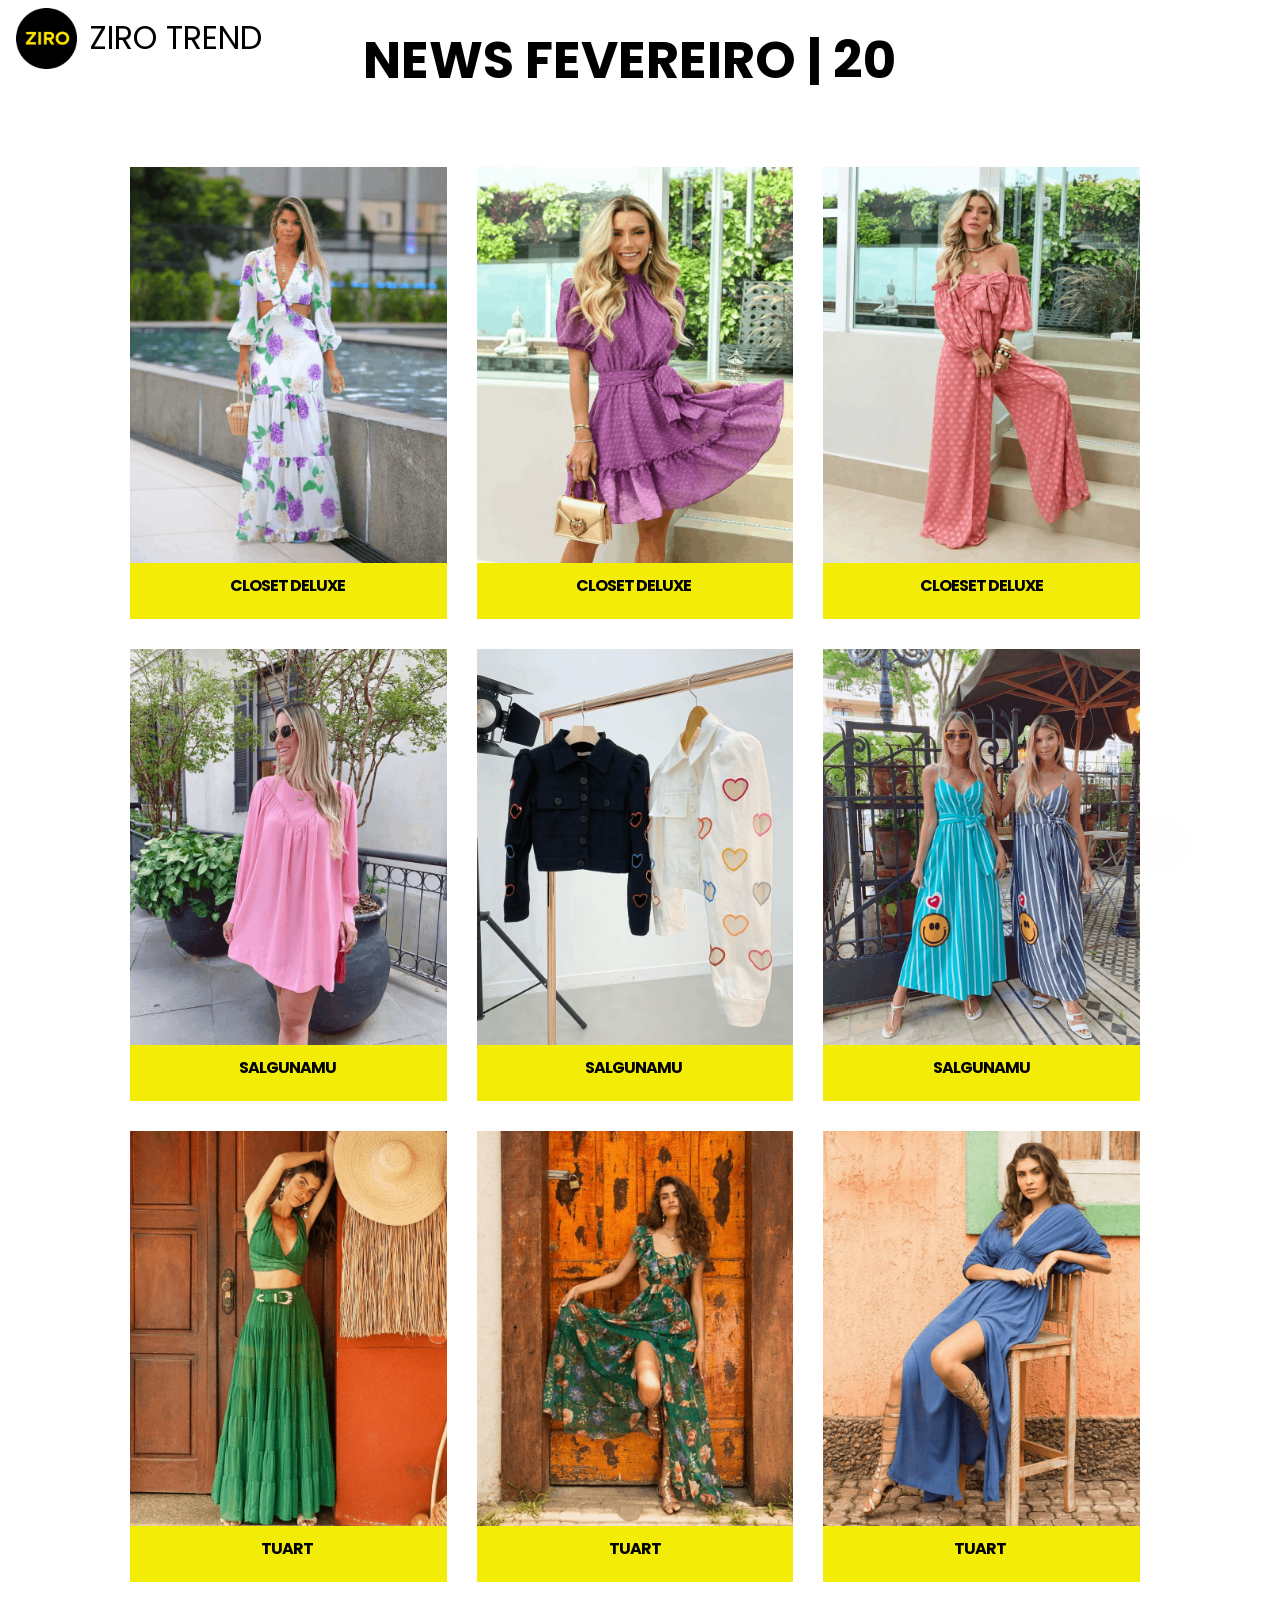
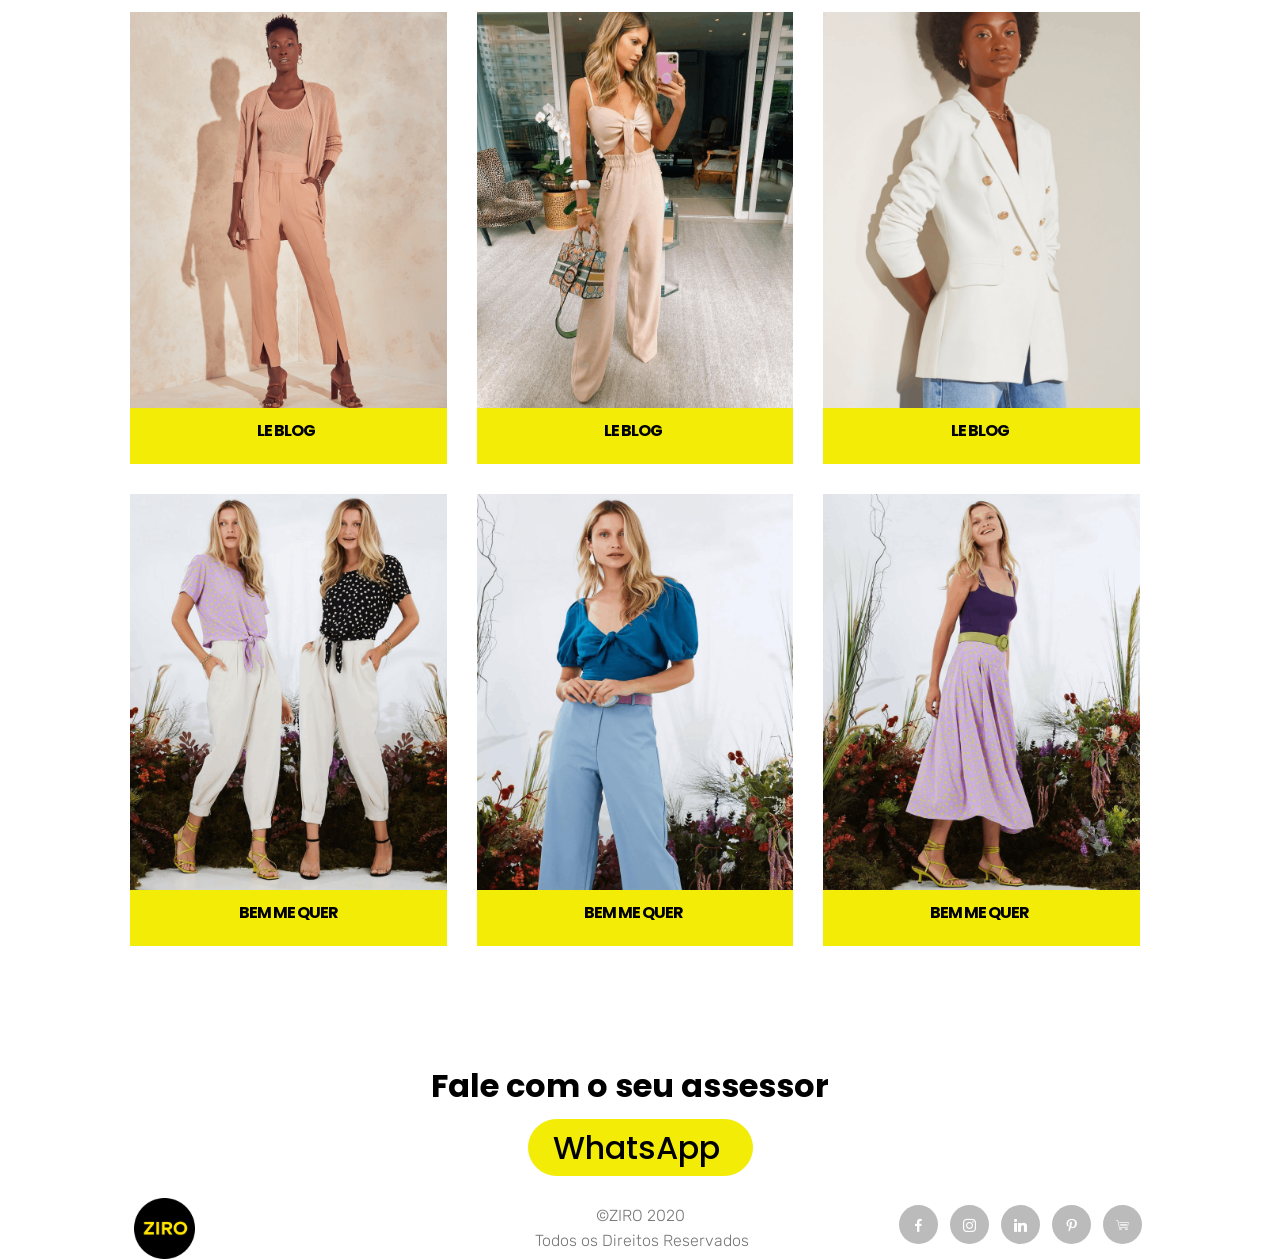
==== zirotrendnews/index.html @ 87575e4b "Add files via upload" ====
<!DOCTYPE html>
<html  >
<head>
  <!-- Site made with Mobirise Website Builder v4.12.3, https://mobirise.com -->
  <meta charset="UTF-8">
  <meta http-equiv="X-UA-Compatible" content="IE=edge">
  <meta name="generator" content="Mobirise v4.12.3, mobirise.com">
  <meta name="viewport" content="width=device-width, initial-scale=1, minimum-scale=1">
  <link rel="shortcut icon" href="assets/images/social-media-1-164x164.png" type="image/x-icon">
  <meta name="description" content="">
  
  
  <title>Home</title>
  <link rel="stylesheet" href="assets/web/assets/mobirise-icons/mobirise-icons.css">
  <link rel="stylesheet" href="assets/bootstrap/css/bootstrap.min.css">
  <link rel="stylesheet" href="assets/bootstrap/css/bootstrap-grid.min.css">
  <link rel="stylesheet" href="assets/bootstrap/css/bootstrap-reboot.min.css">
  <link rel="stylesheet" href="assets/socicon/css/styles.css">
  <link rel="stylesheet" href="assets/dropdown/css/style.css">
  <link rel="stylesheet" href="assets/theme/css/style.css">
  <link rel="stylesheet" href="assets/gallery/style.css">
  <link rel="preload" as="style" href="assets/mobirise/css/mbr-additional.css"><link rel="stylesheet" href="assets/mobirise/css/mbr-additional.css" type="text/css">
  
  
  
</head>
<body>
  <section class="menu cid-qInS0EFrZB" once="menu" id="menu3-2" data-sortbtn="btn-primary">

    
    

    <nav class="navbar navbar-dropdown navbar-fixed-top navbar-expand-lg">
        <div class="navbar-brand">
            <span class="navbar-logo">
                <a href="https://ziro.app/novidades" target="_blank">
                    <img src="assets/images/social-media-1-164x164.png" alt="Mobirise" title="" style="height: 3.8rem;">
                </a>
            </span>
            <span class="navbar-caption-wrap"><a class="navbar-caption text-black display-2" href="index.html">ZIRO TREND&nbsp;</a></span>
        </div>
        
      <div class="collapse navbar-collapse" id="navbarSupportedContent">
            <ul class="navbar-nav nav-dropdown" data-app-modern-menu="true"><li class="nav-item">
                    <a class="nav-link link text-white display-4" href="https://mobirise.com/extensions/commercem4/">
                        Home
                    </a>
                </li><li class="nav-item"><a class="nav-link link text-white display-4" href="https://mobirise.com/extensions/commercem4/">
                        About s</a></li></ul>
            
            <div class="navbar-buttons mbr-section-btn">
                <a class="btn btn-sm btn-white display-4" href="https://mobirise.com">
                  Get In Touch
                </a>
            </div>
      </div>
    </nav>
</section>

<section class="cid-s0TLs6OSIV" id="info3-c" data-sortbtn="btn-primary">

    

    
    <div class="container">
        <div class="row justify-content-center">
            <div class="col-12 col-md-12 align-center">
                
                <h2 class="mbr-section-title align-center mbr-fonts-style mbr-bold display-1"><p>NEWS FEVEREIRO | 20 &nbsp;</p></h2>
            </div>
        </div>
    </div>
</section>

<section class="mbr-gallery cid-s1lKA5ng28" id="shop4-h" data-sortbtn="btn-primary">

    

    <!-- <div class="big-container"> -->
    <div class="container">
        <div class="mbr-shop"><!-- Shop Gallery --><div class="row mbr-shop__row col-md-12"><div class="wrapper-shop-items col-md-12"><div class="mbr-gallery-row"><div><div class="shop-items"><div class="mbr-gallery-item" data-tags="Impressionante" data-slide-to="0" data-seller="false"><div class="item_overlay" data-toggle="modal"></div><div class="galleryItem" data-toggle="modal"><div class="style_overlay"></div><div class="img_wraper"><img src="assets/images/1-7-800x1000-800x1000.png" alt="" title=""></div><span class="onsale mbr-fonts-style display-4" data-onsale="false" style="display: none;">SALE</span><div class="sidebar_wraper"><h4 class="item-title mbr-fonts-style mbr-text display-5">CLOSET DELUXE&nbsp;</h4><div class="price-block"><span class="shop-item-price mbr-fonts-style display-5"></span><span class="oldprice mbr-fonts-style display-7" style="display: none;">$38</span></div><div class="card-description">&nbsp;<br><br></div><div class="mbr-section-btn" buttons="0" style="display: none;"><a href="https://manylink.co/@ziromoda" class="btn btn-primary display-7">ver disponibilidade</a></div></div></div></div><div class="mbr-gallery-item" data-tags="Impressionante" data-slide-to="1" data-seller="false"><div class="item_overlay" data-toggle="modal"></div><div class="galleryItem" data-toggle="modal"><div class="style_overlay"></div><div class="img_wraper"><img src="assets/images/2-10-800x1000-800x1000.png" alt="" title=""></div><span class="onsale mbr-fonts-style display-4" data-onsale="false" style="display: none;">SALE</span><div class="sidebar_wraper"><h4 class="item-title mbr-fonts-style mbr-text display-5">CLOSET DELUXE&nbsp;</h4><div class="price-block"><span class="shop-item-price mbr-fonts-style display-5"></span><span class="oldprice mbr-fonts-style display-7" style="display: none;">$38</span></div><div class="card-description"><br><br></div><div class="mbr-section-btn" buttons="0" style="display: none;"><a href="https://manylink.co/@ziromoda" class="btn btn-primary display-7">ver disponibilidade</a></div></div></div></div><div class="mbr-gallery-item" data-tags="Impressionante" data-slide-to="2" data-seller="false"><div class="item_overlay" data-toggle="modal"></div><div class="galleryItem" data-toggle="modal"><div class="style_overlay"></div><div class="img_wraper"><img src="assets/images/3-7-800x1000-800x1000.png" alt="" title=""></div><span class="onsale mbr-fonts-style display-4" data-onsale="false" style="display: none;">SALE</span><div class="sidebar_wraper"><h4 class="item-title mbr-fonts-style mbr-text display-5">CLOESET DELUXE</h4><div class="price-block"><span class="shop-item-price mbr-fonts-style display-5"></span><span class="oldprice mbr-fonts-style display-7" style="display: none;">$38</span></div><div class="card-description"><br><br></div><div class="mbr-section-btn" buttons="0" style="display: none;"><a href="https://manylink.co/@ziromoda" class="btn btn-primary display-7">ver disponibilidade</a></div></div></div></div><div class="mbr-gallery-item" data-tags="Impressionante" data-slide-to="3" data-seller="false"><div class="item_overlay" data-toggle="modal"></div><div class="galleryItem" data-toggle="modal"><div class="style_overlay"></div><div class="img_wraper"><img src="assets/images/5-5-800x1000-800x1000.png" alt="" title=""></div><span class="onsale mbr-fonts-style display-4" data-onsale="false" style="display: none;">SALE</span><div class="sidebar_wraper"><h4 class="item-title mbr-fonts-style mbr-text display-5">SALGUNAMU&nbsp;</h4><div class="price-block"><span class="shop-item-price mbr-fonts-style display-5"></span><span class="oldprice mbr-fonts-style display-7" style="display: none;">$38</span></div><div class="card-description"><br><br></div><div class="mbr-section-btn" buttons="0" style="display: none;"><a href="https://manylink.co/@ziromoda" class="btn btn-primary display-7">ver disponibilidade</a></div></div></div></div><div class="mbr-gallery-item" data-tags="Impressionante" data-slide-to="4" data-seller="false"><div class="item_overlay" data-toggle="modal"></div><div class="galleryItem" data-toggle="modal"><div class="style_overlay"></div><div class="img_wraper"><img src="assets/images/6-6-800x1000-800x1000.png" alt="" title=""></div><span class="onsale mbr-fonts-style display-4" data-onsale="false" style="display: none;">SALE</span><div class="sidebar_wraper"><h4 class="item-title mbr-fonts-style mbr-text display-5">SALGUNAMU&nbsp;</h4><div class="price-block"><span class="shop-item-price mbr-fonts-style display-5"></span><span class="oldprice mbr-fonts-style display-7" style="display: none;">$38</span></div><div class="card-description"><br><br></div><div class="mbr-section-btn" buttons="0" style="display: none;"><a href="https://manylink.co/@ziromoda" class="btn btn-primary display-7">ver disponibilidade</a></div></div></div></div><div class="mbr-gallery-item" data-tags="Impressionante" data-slide-to="5" data-seller="false"><div class="item_overlay" data-toggle="modal"></div><div class="galleryItem" data-toggle="modal"><div class="style_overlay"></div><div class="img_wraper"><img src="assets/images/4-8-800x1000-800x1000.png" alt="" title=""></div><span class="onsale mbr-fonts-style display-4" data-onsale="false" style="display: none;">SALE</span><div class="sidebar_wraper"><h4 class="item-title mbr-fonts-style mbr-text display-5">SALGUNAMU</h4><div class="price-block"><span class="shop-item-price mbr-fonts-style display-5"></span><span class="oldprice mbr-fonts-style display-7" style="display: none;">$38</span></div><div class="card-description"><br><br></div><div class="mbr-section-btn" buttons="0" style="display: none;"><a href="https://manylink.co/@ziromoda" class="btn btn-primary display-7">ver disponibilidade</a></div></div></div></div><div class="mbr-gallery-item" data-tags="Impressionante" data-slide-to="6" data-seller="false"><div class="item_overlay" data-toggle="modal"></div><div class="galleryItem" data-toggle="modal"><div class="style_overlay"></div><div class="img_wraper"><img src="assets/images/7-6-800x1000-800x1000.png" alt="" title=""></div><span class="onsale mbr-fonts-style display-4" data-onsale="false" style="display: none;">SALE</span><div class="sidebar_wraper"><h4 class="item-title mbr-fonts-style mbr-text display-5">TUART&nbsp;</h4><div class="price-block"><span class="shop-item-price mbr-fonts-style display-5"></span><span class="oldprice mbr-fonts-style display-7" style="display: none;">$38</span></div><div class="card-description"><br><br></div><div class="mbr-section-btn" buttons="0" style="display: none;"><a href="https://manylink.co/@ziromoda" class="btn btn-primary display-7">ver disponibilidade</a></div></div></div></div><div class="mbr-gallery-item" data-tags="Impressionante" data-slide-to="7" data-seller="false"><div class="item_overlay" data-toggle="modal"></div><div class="galleryItem" data-toggle="modal"><div class="style_overlay"></div><div class="img_wraper"><img src="assets/images/8-1-800x1000-800x1000.png" alt="" title=""></div><span class="onsale mbr-fonts-style display-4" data-onsale="false" style="display: none;">SALE</span><div class="sidebar_wraper"><h4 class="item-title mbr-fonts-style mbr-text display-5">TUART</h4><div class="price-block"><span class="shop-item-price mbr-fonts-style display-5"></span><span class="oldprice mbr-fonts-style display-7" style="display: none;">$38</span></div><div class="card-description"><br><br></div><div class="mbr-section-btn" buttons="0" style="display: none;"><a href="https://manylink.co/@ziromoda" class="btn btn-primary display-7">ver disponibilidade</a></div></div></div></div><div class="mbr-gallery-item" data-tags="Impressionante" data-slide-to="8" data-seller="false"><div class="item_overlay" data-toggle="modal"></div><div class="galleryItem" data-toggle="modal"><div class="style_overlay"></div><div class="img_wraper"><img src="assets/images/9-2-800x1000-800x1000.png" alt="" title=""></div><span class="onsale mbr-fonts-style display-4" data-onsale="false" style="display: none;">SALE</span><div class="sidebar_wraper"><h4 class="item-title mbr-fonts-style mbr-text display-5">TUART&nbsp;</h4><div class="price-block"><span class="shop-item-price mbr-fonts-style display-5"></span><span class="oldprice mbr-fonts-style display-7" style="display: none;">$38</span></div><div class="card-description"><br><br></div><div class="mbr-section-btn" buttons="0" style="display: none;"><a href="https://manylink.co/@ziromoda" class="btn btn-primary display-7">ver disponibilidade</a></div></div></div></div><div class="mbr-gallery-item" data-tags="Impressionante" data-slide-to="9" data-seller="false"><div class="item_overlay" data-toggle="modal"></div><div class="galleryItem" data-toggle="modal"><div class="style_overlay"></div><div class="img_wraper"><img src="assets/images/10-2-800x1000-800x1000.png" alt="" title=""></div><span class="onsale mbr-fonts-style display-4" data-onsale="false" style="display: none;">SALE</span><div class="sidebar_wraper"><h4 class="item-title mbr-fonts-style mbr-text display-5">LE BLOG &nbsp;</h4><div class="price-block"><span class="shop-item-price mbr-fonts-style display-5"></span><span class="oldprice mbr-fonts-style display-7" style="display: none;">$38</span></div><div class="card-description"><br><br></div><div class="mbr-section-btn" buttons="0" style="display: none;"><a href="https://manylink.co/@ziromoda" class="btn btn-primary display-7">ver disponibilidade</a></div></div></div></div><div class="mbr-gallery-item" data-tags="Impressionante" data-slide-to="10" data-seller="false"><div class="item_overlay" data-toggle="modal"></div><div class="galleryItem" data-toggle="modal"><div class="style_overlay"></div><div class="img_wraper"><img src="assets/images/11-1-800x1000-800x1000.png" alt="" title=""></div><span class="onsale mbr-fonts-style display-4" data-onsale="false" style="display: none;">SALE</span><div class="sidebar_wraper"><h4 class="item-title mbr-fonts-style mbr-text display-5">LE BLOG &nbsp;</h4><div class="price-block"><span class="shop-item-price mbr-fonts-style display-5"></span><span class="oldprice mbr-fonts-style display-7" style="display: none;">$38</span></div><div class="card-description"><br><br></div><div class="mbr-section-btn" buttons="0" style="display: none;"><a href="https://manylink.co/@ziromoda" class="btn btn-primary display-7">ver disponibilidade</a></div></div></div></div><div class="mbr-gallery-item" data-tags="Impressionante" data-slide-to="11" data-seller="false"><div class="item_overlay" data-toggle="modal"></div><div class="galleryItem" data-toggle="modal"><div class="style_overlay"></div><div class="img_wraper"><img src="assets/images/12-1-800x1000-800x1000.png" alt="" title=""></div><span class="onsale mbr-fonts-style display-4" data-onsale="false" style="display: none;">SALE</span><div class="sidebar_wraper"><h4 class="item-title mbr-fonts-style mbr-text display-5">LE BLOG&nbsp;</h4><div class="price-block"><span class="shop-item-price mbr-fonts-style display-5"></span><span class="oldprice mbr-fonts-style display-7" style="display: none;">$38</span></div><div class="card-description">&nbsp;<br><br></div><div class="mbr-section-btn" buttons="0" style="display: none;"><a href="https://manylink.co/@ziromoda" class="btn btn-primary display-7">ver disponibilidade</a></div></div></div></div><div class="mbr-gallery-item" data-tags="Impressionante" data-slide-to="12" data-seller="false"><div class="item_overlay" data-toggle="modal"></div><div class="galleryItem" data-toggle="modal"><div class="style_overlay"></div><div class="img_wraper"><img src="assets/images/13-2-800x1000-800x1000.png" alt="" title=""></div><span class="onsale mbr-fonts-style display-4" data-onsale="false" style="display: none;">SALE</span><div class="sidebar_wraper"><h4 class="item-title mbr-fonts-style mbr-text display-5">BEM ME QUER</h4><div class="price-block"><span class="shop-item-price mbr-fonts-style display-5"></span><span class="oldprice mbr-fonts-style display-7" style="display: none;">$38</span></div><div class="card-description"><br><br></div><div class="mbr-section-btn" buttons="0" style="display: none;"><a href="https://manylink.co/@ziromoda" class="btn btn-primary display-7">ver disponibilidade</a></div></div></div></div><div class="mbr-gallery-item" data-tags="Impressionante" data-slide-to="13" data-seller="false"><div class="item_overlay" data-toggle="modal"></div><div class="galleryItem" data-toggle="modal"><div class="style_overlay"></div><div class="img_wraper"><img src="assets/images/14-1-800x1000-800x1000.png" alt="" title=""></div><span class="onsale mbr-fonts-style display-4" data-onsale="false" style="display: none;">SALE</span><div class="sidebar_wraper"><h4 class="item-title mbr-fonts-style mbr-text display-5">BEM ME QUER&nbsp;</h4><div class="price-block"><span class="shop-item-price mbr-fonts-style display-5"></span><span class="oldprice mbr-fonts-style display-7" style="display: none;">$38</span></div><div class="card-description">&nbsp;<br><br></div><div class="mbr-section-btn" buttons="0" style="display: none;"><a href="https://manylink.co/@ziromoda" class="btn btn-primary display-7">ver disponibilidade</a></div></div></div></div><div class="mbr-gallery-item" data-tags="Impressionante" data-slide-to="14" data-seller="false"><div class="item_overlay" data-toggle="modal"></div><div class="galleryItem" data-toggle="modal"><div class="style_overlay"></div><div class="img_wraper"><img src="assets/images/15-1-800x1000-800x1000.png" alt="" title=""></div><span class="onsale mbr-fonts-style display-4" data-onsale="false" style="display: none;">SALE</span><div class="sidebar_wraper"><h4 class="item-title mbr-fonts-style mbr-text display-5">BEM ME QUER &nbsp;</h4><div class="price-block"><span class="shop-item-price mbr-fonts-style display-5"></span><span class="oldprice mbr-fonts-style display-7" style="display: none;">$38</span></div><div class="card-description"><br><br></div><div class="mbr-section-btn" buttons="0" style="display: none;"><a href="https://manylink.co/@ziromoda" class="btn btn-primary display-7">ver disponibilidade</a></div></div></div></div></div></div><div class="clearfix"></div></div></div></div><!-- Lightbox --><div class="shopItemsModal_wraper" style="z-index: 2500;"><div class="shopItemsModalBg"></div><div class="shopItemsModal row"><div class="col-md-6 image-modal"></div><div class="col-md-6 text-modal"></div><div class="closeModal"><div class="close-modal-wrapper"></div></div></div></div></div>
    </div>

</section>

<section class="cid-s0TE81MaFV" id="content7-a" data-sortbtn="btn-primary">

    

    
    <div class="container">
        <div class="row justify-content-center">
            <div class="col-12 col-md-12 align-center">
                <h3 class="mbr-section-subtitle align-center mbr-fonts-style pb-2 display-5"></h3>
                <h2 class="mbr-section-title align-center mbr-fonts-style mbr-bold display-2">Fale com o seu assessor &nbsp;&nbsp;<br></h2>
            </div>
        </div>
    </div>
</section>

<section class="mbr-section content11 cid-s1lNmthmta" id="content11-i" data-sortbtn="btn-primary">

    

    <div class="container-fluid">
        <div class="row justify-content-center">
            <div class="col-12 col-lg-10">
                <div class="mbr-section-btn align-center"><a class="btn btn-primary display-2" href="https://ziro.app/marcas/closet-deluxe" target="_blank">WhatsApp&nbsp;</a></div>
            </div>
        </div>
    </div>
</section>

<section class="cid-s0HMZNCu1O" id="footer2-9" data-sortbtn="btn-primary">

    

    

    <div class="container">
        <div class="row align-center justify-content-center align-items-center">
            <div class="logo-section col-sm-12 col-lg-4">
                <a href="https://ziro.com.br/"><img src="assets/images/social-media-1-164x164.png" height="128" alt="Mobirise" title="" style="height: 3.8rem;">
                </a>
            </div>
            <div class="col-sm-12 col-lg-4 mbr-text mbr-fonts-style mbr-light display-7">
                ©ZIRO 2020 <br>&nbsp;Todos os Direitos Reservados</div>
            <div class="social-media col-sm-12 col-lg-4">
                <ul>
                    <li>
                      <a class="icon-transition" href="https://www.facebook.com/ziromodabr" target="_blank">
                        <span class="mbr-iconfont socicon-facebook socicon"></span>
                      </a>
                    </li>
                    <li>
                      <a class="icon-transition" href="https://www.instagram.com/ziromoda/" target="_blank">
                        <span class="mbr-iconfont socicon-instagram socicon"></span>
                      </a>
                    </li>
                    <li>
                      <a class="icon-transition" href="https://br.linkedin.com/company/ziro-negocios-digitais?trk=similar-pages_result-card_full-click" target="_blank">
                        <span class="mbr-iconfont socicon-linkedin socicon"></span>
                      </a>
                    </li>
                    <li>
                      <a class="icon-transition" href="https://br.pinterest.com/ziromoda/" target="_blank">
                        <span class="mbr-iconfont socicon-pinterest socicon"></span>
                      </a>
                    </li>
                    <li>
                      <a class="icon-transition" href="https://ziro.app/novidades" target="_blank">
                        <span class="mbr-iconfont mbri-shopping-cart" style=""></span>
                      </a>
                    </li>
                </ul>
            </div>
        </div>
    </div>
</section>


  <script src="assets/web/assets/jquery/jquery.min.js"></script>
  <script src="assets/popper/popper.min.js"></script>
  <script src="assets/bootstrap/js/bootstrap.min.js"></script>
  <script src="assets/smoothscroll/smooth-scroll.js"></script>
  <script src="assets/touchswipe/jquery.touch-swipe.min.js"></script>
  <script src="assets/mobirise-shop/script.js"></script>
  <script src="assets/dropdown/js/nav-dropdown.js"></script>
  <script src="assets/dropdown/js/navbar-dropdown.js"></script>
  <script src="assets/theme/js/script.js"></script>
  <script src="assets/gallery/player.min.js"></script>
  <script src="assets/gallery/script.js"></script>
  
  
 <div id="scrollToTop" class="scrollToTop mbr-arrow-up"><a style="text-align: center;"><i class="mbr-arrow-up-icon mbr-arrow-up-icon-cm cm-icon cm-icon-smallarrow-up"></i></a></div>
  </body>
</html>
---- zirotrendnews/assets/web/assets/mobirise-icons/mobirise-icons.css ----
@font-face {
  font-family: 'MobiriseIcons';
  src:  url('mobirise-icons.eot?spat4u');
  src:  url('mobirise-icons.eot?spat4u#iefix') format('embedded-opentype'),
    url('mobirise-icons.ttf?spat4u') format('truetype'),
    url('mobirise-icons.woff?spat4u') format('woff'),
    url('mobirise-icons.svg?spat4u#MobiriseIcons') format('svg');
  font-weight: normal;
  font-style: normal;
  font-display: swap;
}

[class^="mbri-"], [class*=" mbri-"] {
  /* use !important to prevent issues with browser extensions that change fonts */
  font-family: MobiriseIcons !important;
  speak: none;
  font-style: normal;
  font-weight: normal;
  font-variant: normal;
  text-transform: none;
  line-height: 1;

  /* Better Font Rendering =========== */
  -webkit-font-smoothing: antialiased;
  -moz-osx-font-smoothing: grayscale;
}

.mbri-add-submenu:before {
  content: "\e900";
}
.mbri-alert:before {
  content: "\e901";
}
.mbri-align-center:before {
  content: "\e902";
}
.mbri-align-justify:before {
  content: "\e903";
}
.mbri-align-left:before {
  content: "\e904";
}
.mbri-align-right:before {
  content: "\e905";
}
.mbri-android:before {
  content: "\e906";
}
.mbri-apple:before {
  content: "\e907";
}
.mbri-arrow-down:before {
  content: "\e908";
}
.mbri-arrow-next:before {
  content: "\e909";
}
.mbri-arrow-prev:before {
  content: "\e90a";
}
.mbri-arrow-up:before {
  content: "\e90b";
}
.mbri-bold:before {
  content: "\e90c";
}
.mbri-bookmark:before {
  content: "\e90d";
}
.mbri-bootstrap:before {
  content: "\e90e";
}
.mbri-briefcase:before {
  content: "\e90f";
}
.mbri-browse:before {
  content: "\e910";
}
.mbri-bulleted-list:before {
  content: "\e911";
}
.mbri-calendar:before {
  content: "\e912";
}
.mbri-camera:before {
  content: "\e913";
}
.mbri-cart-add:before {
  content: "\e914";
}
.mbri-cart-full:before {
  content: "\e915";
}
.mbri-cash:before {
  content: "\e916";
}
.mbri-change-style:before {
  content: "\e917";
}
.mbri-chat:before {
  content: "\e918";
}
.mbri-clock:before {
  content: "\e919";
}
.mbri-close:before {
  content: "\e91a";
}
.mbri-cloud:before {
  content: "\e91b";
}
.mbri-code:before {
  content: "\e91c";
}
.mbri-contact-form:before {
  content: "\e91d";
}
.mbri-credit-card:before {
  content: "\e91e";
}
.mbri-cursor-click:before {
  content: "\e91f";
}
.mbri-cust-feedback:before {
  content: "\e920";
}
.mbri-database:before {
  content: "\e921";
}
.mbri-delivery:before {
  content: "\e922";
}
.mbri-desktop:before {
  content: "\e923";
}
.mbri-devices:before {
  content: "\e924";
}
.mbri-down:before {
  content: "\e925";
}
.mbri-download:before {
  content: "\e989";
}
.mbri-drag-n-drop:before {
  content: "\e927";
}
.mbri-drag-n-drop2:before {
  content: "\e928";
}
.mbri-edit:before {
  content: "\e929";
}
.mbri-edit2:before {
  content: "\e92a";
}
.mbri-error:before {
  content: "\e92b";
}
.mbri-extension:before {
  content: "\e92c";
}
.mbri-features:before {
  content: "\e92d";
}
.mbri-file:before {
  content: "\e92e";
}
.mbri-flag:before {
  content: "\e92f";
}
.mbri-folder:before {
  content: "\e930";
}
.mbri-gift:before {
  content: "\e931";
}
.mbri-github:before {
  content: "\e932";
}
.mbri-globe:before {
  content: "\e933";
}
.mbri-globe-2:before {
  content: "\e934";
}
.mbri-growing-chart:before {
  content: "\e935";
}
.mbri-hearth:before {
  content: "\e936";
}
.mbri-help:before {
  content: "\e937";
}
.mbri-home:before {
  content: "\e938";
}
.mbri-hot-cup:before {
  content: "\e939";
}
.mbri-idea:before {
  content: "\e93a";
}
.mbri-image-gallery:before {
  content: "\e93b";
}
.mbri-image-slider:before {
  content: "\e93c";
}
.mbri-info:before {
  content: "\e93d";
}
.mbri-italic:before {
  content: "\e93e";
}
.mbri-key:before {
  content: "\e93f";
}
.mbri-laptop:before {
  content: "\e940";
}
.mbri-layers:before {
  content: "\e941";
}
.mbri-left-right:before {
  content: "\e942";
}
.mbri-left:before {
  content: "\e943";
}
.mbri-letter:before {
  content: "\e944";
}
.mbri-like:before {
  content: "\e945";
}
.mbri-link:before {
  content: "\e946";
}
.mbri-lock:before {
  content: "\e947";
}
.mbri-login:before {
  content: "\e948";
}
.mbri-logout:before {
  content: "\e949";
}
.mbri-magic-stick:before {
  content: "\e94a";
}
.mbri-map-pin:before {
  content: "\e94b";
}
.mbri-menu:before {
  content: "\e94c";
}
.mbri-mobile:before {
  content: "\e94d";
}
.mbri-mobile2:before {
  content: "\e94e";
}
.mbri-mobirise:before {
  content: "\e94f";
}
.mbri-more-horizontal:before {
  content: "\e950";
}
.mbri-more-vertical:before {
  content: "\e951";
}
.mbri-music:before {
  content: "\e952";
}
.mbri-new-file:before {
  content: "\e953";
}
.mbri-numbered-list:before {
  content: "\e954";
}
.mbri-opened-folder:before {
  content: "\e955";
}
.mbri-pages:before {
  content: "\e956";
}
.mbri-paper-plane:before {
  content: "\e957";
}
.mbri-paperclip:before {
  content: "\e958";
}
.mbri-photo:before {
  content: "\e959";
}
.mbri-photos:before {
  content: "\e95a";
}
.mbri-pin:before {
  content: "\e95b";
}
.mbri-play:before {
  content: "\e95c";
}
.mbri-plus:before {
  content: "\e95d";
}
.mbri-preview:before {
  content: "\e95e";
}
.mbri-print:before {
  content: "\e95f";
}
.mbri-protect:before {
  content: "\e960";
}
.mbri-question:before {
  content: "\e961";
}
.mbri-quote-left:before {
  content: "\e962";
}
.mbri-quote-right:before {
  content: "\e963";
}
.mbri-refresh:before {
  content: "\e964";
}
.mbri-responsive:before {
  content: "\e965";
}
.mbri-right:before {
  content: "\e966";
}
.mbri-rocket:before {
  content: "\e967";
}
.mbri-sad-face:before {
  content: "\e968";
}
.mbri-sale:before {
  content: "\e969";
}
.mbri-save:before {
  content: "\e96a";
}
.mbri-search:before {
  content: "\e96b";
}
.mbri-setting:before {
  content: "\e96c";
}
.mbri-setting2:before {
  content: "\e96d";
}
.mbri-setting3:before {
  content: "\e96e";
}
.mbri-share:before {
  content: "\e96f";
}
.mbri-shopping-bag:before {
  content: "\e970";
}
.mbri-shopping-basket:before {
  content: "\e971";
}
.mbri-shopping-cart:before {
  content: "\e972";
}
.mbri-sites:before {
  content: "\e973";
}
.mbri-smile-face:before {
  content: "\e974";
}
.mbri-speed:before {
  content: "\e975";
}
.mbri-star:before {
  content: "\e976";
}
.mbri-success:before {
  content: "\e977";
}
.mbri-sun:before {
  content: "\e978";
}
.mbri-sun2:before {
  content: "\e979";
}
.mbri-tablet:before {
  content: "\e97a";
}
.mbri-tablet-vertical:before {
  content: "\e97b";
}
.mbri-target:before {
  content: "\e97c";
}
.mbri-timer:before {
  content: "\e97d";
}
.mbri-to-ftp:before {
  content: "\e97e";
}
.mbri-to-local-drive:before {
  content: "\e97f";
}
.mbri-touch-swipe:before {
  content: "\e980";
}
.mbri-touch:before {
  content: "\e981";
}
.mbri-trash:before {
  content: "\e982";
}
.mbri-underline:before {
  content: "\e983";
}
.mbri-unlink:before {
  content: "\e984";
}
.mbri-unlock:before {
  content: "\e985";
}
.mbri-up-down:before {
  content: "\e986";
}
.mbri-up:before {
  content: "\e987";
}
.mbri-update:before {
  content: "\e988";
}
.mbri-upload:before {
 content: "\e926"; 
}
.mbri-user:before {
  content: "\e98a";
}
.mbri-user2:before {
  content: "\e98b";
}
.mbri-users:before {
  content: "\e98c";
}
.mbri-video:before {
  content: "\e98d";
}
.mbri-video-play:before {
  content: "\e98e";
}
.mbri-watch:before {
  content: "\e98f";
}
.mbri-website-theme:before {
  content: "\e990";
}
.mbri-wifi:before {
  content: "\e991";
}
.mbri-windows:before {
  content: "\e992";
}
.mbri-zoom-out:before {
  content: "\e993";
}
.mbri-redo:before {
  content: "\e994";
}
.mbri-undo:before {
  content: "\e995";
}
---- zirotrendnews/assets/socicon/css/styles.css ----
@charset "UTF-8";

@font-face {
  font-family: 'Socicon';
  src:  url('../fonts/socicon.eot');
  src:  url('../fonts/socicon.eot?#iefix') format('embedded-opentype'),
    url('../fonts/socicon.woff2') format('woff2'),
    url('../fonts/socicon.ttf') format('truetype'),
    url('../fonts/socicon.woff') format('woff'),
    url('../fonts/socicon.svg#socicon') format('svg');
  font-weight: normal;
  font-style: normal;
}

[data-icon]:before {
  font-family: "socicon" !important;
  content: attr(data-icon);
  font-style: normal !important;
  font-weight: normal !important;
  font-variant: normal !important;
  text-transform: none !important;
  speak: none;
  line-height: 1;
  -webkit-font-smoothing: antialiased;
  -moz-osx-font-smoothing: grayscale;
}

[class^="socicon-"], [class*=" socicon-"] {
  /* use !important to prevent issues with browser extensions that change fonts */
  font-family: 'Socicon' !important;
  speak: none;
  font-style: normal;
  font-weight: normal;
  font-variant: normal;
  text-transform: none;
  line-height: 1;

  /* Better Font Rendering =========== */
  -webkit-font-smoothing: antialiased;
  -moz-osx-font-smoothing: grayscale;
}

.socicon-eitaa:before {
  content: "\e97c";
}
.socicon-soroush:before {
  content: "\e97d";
}
.socicon-bale:before {
  content: "\e97e";
}
.socicon-zazzle:before {
  content: "\e97b";
}
.socicon-society6:before {
  content: "\e97a";
}
.socicon-redbubble:before {
  content: "\e979";
}
.socicon-avvo:before {
  content: "\e978";
}
.socicon-stitcher:before {
  content: "\e977";
}
.socicon-googlehangouts:before {
  content: "\e974";
}
.socicon-dlive:before {
  content: "\e975";
}
.socicon-vsco:before {
  content: "\e976";
}
.socicon-flipboard:before {
  content: "\e973";
}
.socicon-ubuntu:before {
  content: "\e958";
}
.socicon-artstation:before {
  content: "\e959";
}
.socicon-invision:before {
  content: "\e95a";
}
.socicon-torial:before {
  content: "\e95b";
}
.socicon-collectorz:before {
  content: "\e95c";
}
.socicon-seenthis:before {
  content: "\e95d";
}
.socicon-googleplaymusic:before {
  content: "\e95e";
}
.socicon-debian:before {
  content: "\e95f";
}
.socicon-filmfreeway:before {
  content: "\e960";
}
.socicon-gnome:before {
  content: "\e961";
}
.socicon-itchio:before {
  content: "\e962";
}
.socicon-jamendo:before {
  content: "\e963";
}
.socicon-mix:before {
  content: "\e964";
}
.socicon-sharepoint:before {
  content: "\e965";
}
.socicon-tinder:before {
  content: "\e966";
}
.socicon-windguru:before {
  content: "\e967";
}
.socicon-cdbaby:before {
  content: "\e968";
}
.socicon-elementaryos:before {
  content: "\e969";
}
.socicon-stage32:before {
  content: "\e96a";
}
.socicon-tiktok:before {
  content: "\e96b";
}
.socicon-gitter:before {
  content: "\e96c";
}
.socicon-letterboxd:before {
  content: "\e96d";
}
.socicon-threema:before {
  content: "\e96e";
}
.socicon-splice:before {
  content: "\e96f";
}
.socicon-metapop:before {
  content: "\e970";
}
.socicon-naver:before {
  content: "\e971";
}
.socicon-remote:before {
  content: "\e972";
}
.socicon-internet:before {
  content: "\e957";
}
.socicon-moddb:before {
  content: "\e94b";
}
.socicon-indiedb:before {
  content: "\e94c";
}
.socicon-traxsource:before {
  content: "\e94d";
}
.socicon-gamefor:before {
  content: "\e94e";
}
.socicon-pixiv:before {
  content: "\e94f";
}
.socicon-myanimelist:before {
  content: "\e950";
}
.socicon-blackberry:before {
  content: "\e951";
}
.socicon-wickr:before {
  content: "\e952";
}
.socicon-spip:before {
  content: "\e953";
}
.socicon-napster:before {
  content: "\e954";
}
.socicon-beatport:before {
  content: "\e955";
}
.socicon-hackerone:before {
  content: "\e956";
}
.socicon-hackernews:before {
  content: "\e946";
}
.socicon-smashwords:before {
  content: "\e947";
}
.socicon-kobo:before {
  content: "\e948";
}
.socicon-bookbub:before {
  content: "\e949";
}
.socicon-mailru:before {
  content: "\e94a";
}
.socicon-gitlab:before {
  content: "\e945";
}
.socicon-instructables:before {
  content: "\e944";
}
.socicon-portfolio:before {
  content: "\e943";
}
.socicon-codered:before {
  content: "\e940";
}
.socicon-origin:before {
  content: "\e941";
}
.socicon-nextdoor:before {
  content: "\e942";
}
.socicon-udemy:before {
  content: "\e93f";
}
.socicon-livemaster:before {
  content: "\e93e";
}
.socicon-crunchbase:before {
  content: "\e93b";
}
.socicon-homefy:before {
  content: "\e93c";
}
.socicon-calendly:before {
  content: "\e93d";
}
.socicon-realtor:before {
  content: "\e90f";
}
.socicon-tidal:before {
  content: "\e910";
}
.socicon-qobuz:before {
  content: "\e911";
}
.socicon-natgeo:before {
  content: "\e912";
}
.socicon-mastodon:before {
  content: "\e913";
}
.socicon-unsplash:before {
  content: "\e914";
}
.socicon-homeadvisor:before {
  content: "\e915";
}
.socicon-angieslist:before {
  content: "\e916";
}
.socicon-codepen:before {
  content: "\e917";
}
.socicon-slack:before {
  content: "\e918";
}
.socicon-openaigym:before {
  content: "\e919";
}
.socicon-logmein:before {
  content: "\e91a";
}
.socicon-fiverr:before {
  content: "\e91b";
}
.socicon-gotomeeting:before {
  content: "\e91c";
}
.socicon-aliexpress:before {
  content: "\e91d";
}
.socicon-guru:before {
  content: "\e91e";
}
.socicon-appstore:before {
  content: "\e91f";
}
.socicon-homes:before {
  content: "\e920";
}
.socicon-zoom:before {
  content: "\e921";
}
.socicon-alibaba:before {
  content: "\e922";
}
.socicon-craigslist:before {
  content: "\e923";
}
.socicon-wix:before {
  content: "\e924";
}
.socicon-redfin:before {
  content: "\e925";
}
.socicon-googlecalendar:before {
  content: "\e926";
}
.socicon-shopify:before {
  content: "\e927";
}
.socicon-freelancer:before {
  content: "\e928";
}
.socicon-seedrs:before {
  content: "\e929";
}
.socicon-bing:before {
  content: "\e92a";
}
.socicon-doodle:before {
  content: "\e92b";
}
.socicon-bonanza:before {
  content: "\e92c";
}
.socicon-squarespace:before {
  content: "\e92d";
}
.socicon-toptal:before {
  content: "\e92e";
}
.socicon-gust:before {
  content: "\e92f";
}
.socicon-ask:before {
  content: "\e930";
}
.socicon-trulia:before {
  content: "\e931";
}
.socicon-loomly:before {
  content: "\e932";
}
.socicon-ghost:before {
  content: "\e933";
}
.socicon-upwork:before {
  content: "\e934";
}
.socicon-fundable:before {
  content: "\e935";
}
.socicon-booking:before {
  content: "\e936";
}
.socicon-googlemaps:before {
  content: "\e937";
}
.socicon-zillow:before {
  content: "\e938";
}
.socicon-niconico:before {
  content: "\e939";
}
.socicon-toneden:before {
  content: "\e93a";
}
.socicon-augment:before {
  content: "\e908";
}
.socicon-bitbucket:before {
  content: "\e909";
}
.socicon-fyuse:before {
  content: "\e90a";
}
.socicon-yt-gaming:before {
  content: "\e90b";
}
.socicon-sketchfab:before {
  content: "\e90c";
}
.socicon-mobcrush:before {
  content: "\e90d";
}
.socicon-microsoft:before {
  content: "\e90e";
}
.socicon-pandora:before {
  content: "\e907";
}
.socicon-messenger:before {
  content: "\e906";
}
.socicon-gamewisp:before {
  content: "\e905";
}
.socicon-bloglovin:before {
  content: "\e904";
}
.socicon-tunein:before {
  content: "\e903";
}
.socicon-gamejolt:before {
  content: "\e901";
}
.socicon-trello:before {
  content: "\e902";
}
.socicon-spreadshirt:before {
  content: "\e900";
}
.socicon-500px:before {
  content: "\e000";
}
.socicon-8tracks:before {
  content: "\e001";
}
.socicon-airbnb:before {
  content: "\e002";
}
.socicon-alliance:before {
  content: "\e003";
}
.socicon-amazon:before {
  content: "\e004";
}
.socicon-amplement:before {
  content: "\e005";
}
.socicon-android:before {
  content: "\e006";
}
.socicon-angellist:before {
  content: "\e007";
}
.socicon-apple:before {
  content: "\e008";
}
.socicon-appnet:before {
  content: "\e009";
}
.socicon-baidu:before {
  content: "\e00a";
}
.socicon-bandcamp:before {
  content: "\e00b";
}
.socicon-battlenet:before {
  content: "\e00c";
}
.socicon-mixer:before {
  content: "\e00d";
}
.socicon-bebee:before {
  content: "\e00e";
}
.socicon-bebo:before {
  content: "\e00f";
}
.socicon-behance:before {
  content: "\e010";
}
.socicon-blizzard:before {
  content: "\e011";
}
.socicon-blogger:before {
  content: "\e012";
}
.socicon-buffer:before {
  content: "\e013";
}
.socicon-chrome:before {
  content: "\e014";
}
.socicon-coderwall:before {
  content: "\e015";
}
.socicon-curse:before {
  content: "\e016";
}
.socicon-dailymotion:before {
  content: "\e017";
}
.socicon-deezer:before {
  content: "\e018";
}
.socicon-delicious:before {
  content: "\e019";
}
.socicon-deviantart:before {
  content: "\e01a";
}
.socicon-diablo:before {
  content: "\e01b";
}
.socicon-digg:before {
  content: "\e01c";
}
.socicon-discord:before {
  content: "\e01d";
}
.socicon-disqus:before {
  content: "\e01e";
}
.socicon-douban:before {
  content: "\e01f";
}
.socicon-draugiem:before {
  content: "\e020";
}
.socicon-dribbble:before {
  content: "\e021";
}
.socicon-drupal:before {
  content: "\e022";
}
.socicon-ebay:before {
  content: "\e023";
}
.socicon-ello:before {
  content: "\e024";
}
.socicon-endomodo:before {
  content: "\e025";
}
.socicon-envato:before {
  content: "\e026";
}
.socicon-etsy:before {
  content: "\e027";
}
.socicon-facebook:before {
  content: "\e028";
}
.socicon-feedburner:before {
  content: "\e029";
}
.socicon-filmweb:before {
  content: "\e02a";
}
.socicon-firefox:before {
  content: "\e02b";
}
.socicon-flattr:before {
  content: "\e02c";
}
.socicon-flickr:before {
  content: "\e02d";
}
.socicon-formulr:before {
  content: "\e02e";
}
.socicon-forrst:before {
  content: "\e02f";
}
.socicon-foursquare:before {
  content: "\e030";
}
.socicon-friendfeed:before {
  content: "\e031";
}
.socicon-github:before {
  content: "\e032";
}
.socicon-goodreads:before {
  content: "\e033";
}
.socicon-google:before {
  content: "\e034";
}
.socicon-googlescholar:before {
  content: "\e035";
}
.socicon-googlegroups:before {
  content: "\e036";
}
.socicon-googlephotos:before {
  content: "\e037";
}
.socicon-googleplus:before {
  content: "\e038";
}
.socicon-grooveshark:before {
  content: "\e039";
}
.socicon-hackerrank:before {
  content: "\e03a";
}
.socicon-hearthstone:before {
  content: "\e03b";
}
.socicon-hellocoton:before {
  content: "\e03c";
}
.socicon-heroes:before {
  content: "\e03d";
}
.socicon-smashcast:before {
  content: "\e03e";
}
.socicon-horde:before {
  content: "\e03f";
}
.socicon-houzz:before {
  content: "\e040";
}
.socicon-icq:before {
  content: "\e041";
}
.socicon-identica:before {
  content: "\e042";
}
.socicon-imdb:before {
  content: "\e043";
}
.socicon-instagram:before {
  content: "\e044";
}
.socicon-issuu:before {
  content: "\e045";
}
.socicon-istock:before {
  content: "\e046";
}
.socicon-itunes:before {
  content: "\e047";
}
.socicon-keybase:before {
  content: "\e048";
}
.socicon-lanyrd:before {
  content: "\e049";
}
.socicon-lastfm:before {
  content: "\e04a";
}
.socicon-line:before {
  content: "\e04b";
}
.socicon-linkedin:before {
  content: "\e04c";
}
.socicon-livejournal:before {
  content: "\e04d";
}
.socicon-lyft:before {
  content: "\e04e";
}
.socicon-macos:before {
  content: "\e04f";
}
.socicon-mail:before {
  content: "\e050";
}
.socicon-medium:before {
  content: "\e051";
}
.socicon-meetup:before {
  content: "\e052";
}
.socicon-mixcloud:before {
  content: "\e053";
}
.socicon-modelmayhem:before {
  content: "\e054";
}
.socicon-mumble:before {
  content: "\e055";
}
.socicon-myspace:before {
  content: "\e056";
}
.socicon-newsvine:before {
  content: "\e057";
}
.socicon-nintendo:before {
  content: "\e058";
}
.socicon-npm:before {
  content: "\e059";
}
.socicon-odnoklassniki:before {
  content: "\e05a";
}
.socicon-openid:before {
  content: "\e05b";
}
.socicon-opera:before {
  content: "\e05c";
}
.socicon-outlook:before {
  content: "\e05d";
}
.socicon-overwatch:before {
  content: "\e05e";
}
.socicon-patreon:before {
  content: "\e05f";
}
.socicon-paypal:before {
  content: "\e060";
}
.socicon-periscope:before {
  content: "\e061";
}
.socicon-persona:before {
  content: "\e062";
}
.socicon-pinterest:before {
  content: "\e063";
}
.socicon-play:before {
  content: "\e064";
}
.socicon-player:before {
  content: "\e065";
}
.socicon-playstation:before {
  content: "\e066";
}
.socicon-pocket:before {
  content: "\e067";
}
.socicon-qq:before {
  content: "\e068";
}
.socicon-quora:before {
  content: "\e069";
}
.socicon-raidcall:before {
  content: "\e06a";
}
.socicon-ravelry:before {
  content: "\e06b";
}
.socicon-reddit:before {
  content: "\e06c";
}
.socicon-renren:before {
  content: "\e06d";
}
.socicon-researchgate:before {
  content: "\e06e";
}
.socicon-residentadvisor:before {
  content: "\e06f";
}
.socicon-reverbnation:before {
  content: "\e070";
}
.socicon-rss:before {
  content: "\e071";
}
.socicon-sharethis:before {
  content: "\e072";
}
.socicon-skype:before {
  content: "\e073";
}
.socicon-slideshare:before {
  content: "\e074";
}
.socicon-smugmug:before {
  content: "\e075";
}
.socicon-snapchat:before {
  content: "\e076";
}
.socicon-songkick:before {
  content: "\e077";
}
.socicon-soundcloud:before {
  content: "\e078";
}
.socicon-spotify:before {
  content: "\e079";
}
.socicon-stackexchange:before {
  content: "\e07a";
}
.socicon-stackoverflow:before {
  content: "\e07b";
}
.socicon-starcraft:before {
  content: "\e07c";
}
.socicon-stayfriends:before {
  content: "\e07d";
}
.socicon-steam:before {
  content: "\e07e";
}
.socicon-storehouse:before {
  content: "\e07f";
}
.socicon-strava:before {
  content: "\e080";
}
.socicon-streamjar:before {
  content: "\e081";
}
.socicon-stumbleupon:before {
  content: "\e082";
}
.socicon-swarm:before {
  content: "\e083";
}
.socicon-teamspeak:before {
  content: "\e084";
}
.socicon-teamviewer:before {
  content: "\e085";
}
.socicon-technorati:before {
  content: "\e086";
}
.socicon-telegram:before {
  content: "\e087";
}
.socicon-tripadvisor:before {
  content: "\e088";
}
.socicon-tripit:before {
  content: "\e089";
}
.socicon-triplej:before {
  content: "\e08a";
}
.socicon-tumblr:before {
  content: "\e08b";
}
.socicon-twitch:before {
  content: "\e08c";
}
.socicon-twitter:before {
  content: "\e08d";
}
.socicon-uber:before {
  content: "\e08e";
}
.socicon-ventrilo:before {
  content: "\e08f";
}
.socicon-viadeo:before {
  content: "\e090";
}
.socicon-viber:before {
  content: "\e091";
}
.socicon-viewbug:before {
  content: "\e092";
}
.socicon-vimeo:before {
  content: "\e093";
}
.socicon-vine:before {
  content: "\e094";
}
.socicon-vkontakte:before {
  content: "\e095";
}
.socicon-warcraft:before {
  content: "\e096";
}
.socicon-wechat:before {
  content: "\e097";
}
.socicon-weibo:before {
  content: "\e098";
}
.socicon-whatsapp:before {
  content: "\e099";
}
.socicon-wikipedia:before {
  content: "\e09a";
}
.socicon-windows:before {
  content: "\e09b";
}
.socicon-wordpress:before {
  content: "\e09c";
}
.socicon-wykop:before {
  content: "\e09d";
}
.socicon-xbox:before {
  content: "\e09e";
}
.socicon-xing:before {
  content: "\e09f";
}
.socicon-yahoo:before {
  content: "\e0a0";
}
.socicon-yammer:before {
  content: "\e0a1";
}
.socicon-yandex:before {
  content: "\e0a2";
}
.socicon-yelp:before {
  content: "\e0a3";
}
.socicon-younow:before {
  content: "\e0a4";
}
.socicon-youtube:before {
  content: "\e0a5";
}
.socicon-zapier:before {
  content: "\e0a6";
}
.socicon-zerply:before {
  content: "\e0a7";
}
.socicon-zomato:before {
  content: "\e0a8";
}
.socicon-zynga:before {
  content: "\e0a9";
}
---- zirotrendnews/assets/dropdown/css/style.css ----
.navbar-dropdown {
  left: 0;
  padding: 0;
  position: absolute;
  right: 0;
  top: 0;
  transition: all 0.45s ease;
  z-index: 1030;
  background: #282828; }
  .navbar-dropdown .navbar-logo {
    margin-right: 0.8rem;
    transition: margin 0.3s ease-in-out;
    vertical-align: middle; }
    .navbar-dropdown .navbar-logo img {
      height: 3.125rem;
      transition: all 0.3s ease-in-out; }
    .navbar-dropdown .navbar-logo.mbr-iconfont {
      font-size: 3.125rem;
      line-height: 3.125rem; }
  .navbar-dropdown .navbar-caption {
    font-weight: 700;
    white-space: normal;
    vertical-align: -4px;
    line-height: 3.125rem !important; }
    .navbar-dropdown .navbar-caption, .navbar-dropdown .navbar-caption:hover {
      color: inherit;
      text-decoration: none; }
  .navbar-dropdown .mbr-iconfont + .navbar-caption {
    vertical-align: -1px; }
  .navbar-dropdown.navbar-fixed-top {
    position: fixed; }
  .navbar-dropdown .navbar-brand span {
    vertical-align: -4px; }
  .navbar-dropdown.bg-color.transparent {
    background: none; }
  .navbar-dropdown.navbar-short .navbar-brand {
    padding: 0.625rem 0; }
    .navbar-dropdown.navbar-short .navbar-brand span {
      vertical-align: -1px; }
  .navbar-dropdown.navbar-short .navbar-caption {
    line-height: 2.375rem !important;
    vertical-align: -2px; }
  .navbar-dropdown.navbar-short .navbar-logo {
    margin-right: 0.5rem; }
    .navbar-dropdown.navbar-short .navbar-logo img {
      height: 2.375rem; }
    .navbar-dropdown.navbar-short .navbar-logo.mbr-iconfont {
      font-size: 2.375rem;
      line-height: 2.375rem; }
  .navbar-dropdown.navbar-short .mbr-table-cell {
    height: 3.625rem; }
  .navbar-dropdown .navbar-close {
    left: 0.6875rem;
    position: fixed;
    top: 0.75rem;
    z-index: 1000; }
  .navbar-dropdown .hamburger-icon {
    content: "";
    display: inline-block;
    vertical-align: middle;
    width: 16px;
    -webkit-box-shadow: 0 -6px 0 1px #282828,0 0 0 1px #282828,0 6px 0 1px #282828;
    -moz-box-shadow: 0 -6px 0 1px #282828,0 0 0 1px #282828,0 6px 0 1px #282828;
    box-shadow: 0 -6px 0 1px #282828,0 0 0 1px #282828,0 6px 0 1px #282828; }

.dropdown-menu .dropdown-toggle[data-toggle="dropdown-submenu"]::after {
  border-bottom: 0.35em solid transparent;
  border-left: 0.35em solid;
  border-right: 0;
  border-top: 0.35em solid transparent;
  margin-left: 0.3rem; }

.dropdown-menu .dropdown-item:focus {
  outline: 0; }

.nav-dropdown {
  font-size: 0.75rem;
  font-weight: 500;
  height: auto !important; }
  .nav-dropdown .nav-btn {
    padding-left: 1rem; }
  .nav-dropdown .link {
    margin: .667em 1.667em;
    font-weight: 500;
    padding: 0;
    transition: color .2s ease-in-out; }
    .nav-dropdown .link.dropdown-toggle {
      margin-right: 2.583em; }
      .nav-dropdown .link.dropdown-toggle::after {
        margin-left: .25rem;
        border-top: 0.35em solid;
        border-right: 0.35em solid transparent;
        border-left: 0.35em solid transparent;
        border-bottom: 0; }
      .nav-dropdown .link.dropdown-toggle[aria-expanded="true"] {
        margin: 0;
        padding: 0.667em 3.263em  0.667em 1.667em; }
  .nav-dropdown .link::after,
  .nav-dropdown .dropdown-item::after {
    color: inherit; }
  .nav-dropdown .btn {
    font-size: 0.75rem;
    font-weight: 700;
    letter-spacing: 0;
    margin-bottom: 0;
    padding-left: 1.25rem;
    padding-right: 1.25rem; }
  .nav-dropdown .dropdown-menu {
    border-radius: 0;
    border: 0;
    left: 0;
    margin: 0;
    padding-bottom: 1.25rem;
    padding-top: 1.25rem;
    position: relative; }
  .nav-dropdown .dropdown-submenu {
    margin-left: 0.125rem;
    top: 0; }
  .nav-dropdown .dropdown-item {
    font-size: 0.8125rem;
    font-weight: 500;
    line-height: 2;
    padding: 0.3846em 4.615em 0.3846em 1.5385em;
    position: relative;
    transition: color .2s ease-in-out, background-color .2s ease-in-out; }
    .nav-dropdown .dropdown-item::after {
      margin-top: -0.3077em;
      position: absolute;
      right: 1.1538em;
      top: 50%; }
    .nav-dropdown .dropdown-item:focus, .nav-dropdown .dropdown-item:hover {
      background: none; }

@media (max-width: 767px) {
  .nav-dropdown.navbar-toggleable-sm {
    bottom: 0;
    display: none;
    left: 0;
    overflow-x: hidden;
    position: fixed;
    top: 0;
    transform: translateX(-100%);
    -ms-transform: translateX(-100%);
    -webkit-transform: translateX(-100%);
    width: 18.75rem;
    z-index: 999; } }
.nav-dropdown.navbar-toggleable-xl {
  bottom: 0;
  display: none;
  left: 0;
  overflow-x: hidden;
  position: fixed;
  top: 0;
  transform: translateX(-100%);
  -ms-transform: translateX(-100%);
  -webkit-transform: translateX(-100%);
  width: 18.75rem;
  z-index: 999; }

.nav-dropdown-sm {
  display: block !important;
  overflow-x: hidden;
  overflow: auto;
  padding-top: 3.875rem; }
  .nav-dropdown-sm::after {
    content: "";
    display: block;
    height: 3rem;
    width: 100%; }
  .nav-dropdown-sm.collapse.in ~ .navbar-close {
    display: block !important; }
  .nav-dropdown-sm.collapsing, .nav-dropdown-sm.collapse.in {
    transform: translateX(0);
    -ms-transform: translateX(0);
    -webkit-transform: translateX(0);
    transition: all 0.25s ease-out;
    -webkit-transition: all 0.25s ease-out;
    background: #282828; }
  .nav-dropdown-sm.collapsing[aria-expanded="false"] {
    transform: translateX(-100%);
    -ms-transform: translateX(-100%);
    -webkit-transform: translateX(-100%); }
  .nav-dropdown-sm .nav-item {
    display: block;
    margin-left: 0 !important;
    padding-left: 0; }
  .nav-dropdown-sm .link,
  .nav-dropdown-sm .dropdown-item {
    border-top: 1px dotted rgba(255, 255, 255, 0.1);
    font-size: 0.8125rem;
    line-height: 1.6;
    margin: 0 !important;
    padding: 0.875rem 2.4rem 0.875rem 1.5625rem !important;
    position: relative;
    white-space: normal; }
    .nav-dropdown-sm .link:focus, .nav-dropdown-sm .link:hover,
    .nav-dropdown-sm .dropdown-item:focus,
    .nav-dropdown-sm .dropdown-item:hover {
      background: rgba(0, 0, 0, 0.2) !important;
      color: #c0a375; }
  .nav-dropdown-sm .nav-btn {
    position: relative;
    padding: 1.5625rem 1.5625rem 0 1.5625rem; }
    .nav-dropdown-sm .nav-btn::before {
      border-top: 1px dotted rgba(255, 255, 255, 0.1);
      content: "";
      left: 0;
      position: absolute;
      top: 0;
      width: 100%; }
    .nav-dropdown-sm .nav-btn + .nav-btn {
      padding-top: 0.625rem; }
      .nav-dropdown-sm .nav-btn + .nav-btn::before {
        display: none; }
  .nav-dropdown-sm .btn {
    padding: 0.625rem 0; }
  .nav-dropdown-sm .dropdown-toggle[data-toggle="dropdown-submenu"]::after {
    margin-left: .25rem;
    border-top: 0.35em solid;
    border-right: 0.35em solid transparent;
    border-left: 0.35em solid transparent;
    border-bottom: 0; }
  .nav-dropdown-sm .dropdown-toggle[data-toggle="dropdown-submenu"][aria-expanded="true"]::after {
    border-top: 0;
    border-right: 0.35em solid transparent;
    border-left: 0.35em solid transparent;
    border-bottom: 0.35em solid; }
  .nav-dropdown-sm .dropdown-menu {
    margin: 0;
    padding: 0;
    position: relative;
    top: 0;
    left: 0;
    width: 100%;
    border: 0;
    float: none;
    border-radius: 0;
    background: none; }
  .nav-dropdown-sm .dropdown-submenu {
    left: 100%;
    margin-left: 0.125rem;
    margin-top: -1.25rem;
    top: 0; }

.navbar-toggleable-sm .nav-dropdown .dropdown-menu {
  position: absolute; }

.navbar-toggleable-sm .nav-dropdown .dropdown-submenu {
  left: 100%;
  margin-left: 0.125rem;
  margin-top: -1.25rem;
  top: 0; }

.navbar-toggleable-sm.opened .nav-dropdown .dropdown-menu {
  position: relative; }

.navbar-toggleable-sm.opened .nav-dropdown .dropdown-submenu {
  left: 0;
  margin-left: 00rem;
  margin-top: 0rem;
  top: 0; }

.is-builder .nav-dropdown.collapsing {
  transition: none !important; }

/*# sourceMappingURL=style.css.map */
---- zirotrendnews/assets/theme/css/style.css ----
/*!
 * Mobirise v4 theme (https://mobirise.com/)
 * Copyright 2017 Mobirise
 */
div,
span,
h1,
h2,
h3,
h4,
h5,
h6,
p,
blockquote,
a,
ol,
ul,
li,
figcaption,
textarea,
input,
.display-1,
.display-2 {
  font: inherit;
}

.form-control:focus {
  box-shadow: none;
}

:focus {
  outline: none;
}

section {
  background-color: #eeeeee;
}

section,
.container,
.container-fluid {
  position: relative;
  word-wrap: break-word;
}

a.mbr-iconfont:hover {
  text-decoration: none;
}

.article .lead p,
.article .lead ul,
.article .lead ol,
.article .lead pre,
.article .lead blockquote {
  margin-bottom: 0;
}

a {
  font-style: normal;
  font-weight: 400;
  cursor: pointer;
}

a, a:hover {
  text-decoration: none;
}

figure {
  margin-bottom: 0;
}

body {
  color: #232323;
}

h1,
h2,
h3,
h4,
h5,
h6,
.h1,
.h2,
.h3,
.h4,
.h5,
.h6,
.display-1,
.display-2,
.display-3 {
  line-height: 1;
  word-break: break-word;
  word-wrap: break-word;
}

b,
strong {
  font-weight: bold;
}

blockquote {
  padding: 10px 0 10px 20px;
  position: relative;
  border-left: 2px solid;
  border-color: #ff3366;
}

input:-webkit-autofill, input:-webkit-autofill:hover, input:-webkit-autofill:focus, input:-webkit-autofill:active {
  transition-delay: 9999s;
  transition-property: background-color, color;
}

textarea[type="hidden"] {
  display: none;
}

body {
  position: relative;
}

section {
  background-position: 50% 50%;
  background-repeat: no-repeat;
  background-size: cover;
}

section .mbr-background-video,
section .mbr-background-video-preview {
  position: absolute;
  bottom: 0;
  left: 0;
  right: 0;
  top: 0;
}

.hidden {
  visibility: hidden;
}

.mbr-z-index20 {
  z-index: 20;
}

/*! Base colors */
.mbr-white {
  color: #ffffff;
}

.mbr-black {
  color: #000000;
}

.mbr-bg-white {
  background-color: #ffffff;
}

.mbr-bg-black {
  background-color: #000000;
}

/*! Text-aligns */
.align-left {
  text-align: left;
}

.align-center {
  text-align: center;
}

.align-right {
  text-align: right;
}

@media (max-width: 767px) {
  .align-left,
  .align-center,
  .align-right,
  .mbr-section-btn,
  .mbr-section-title {
    text-align: center;
  }
}

/*! Font-weight  */
.mbr-light {
  font-weight: 300;
}

.mbr-regular {
  font-weight: 400;
}

.mbr-semibold {
  font-weight: 500;
}

.mbr-bold {
  font-weight: 700;
}

/*! Media  */
.media-size-item {
  -moz-flex: 1 1 auto;
  -o-flex: 1 1 auto;
  flex: 1 1 auto;
}

.media-content {
  flex-basis: 100%;
}

.media-container-row {
  display: flex;
  flex-direction: row;
  flex-wrap: wrap;
  justify-content: center;
  align-content: center;
  align-items: start;
}

.media-container-row .media-size-item {
  width: 400px;
}

.media-container-column {
  display: flex;
  flex-direction: column;
  flex-wrap: wrap;
  justify-content: center;
  align-content: center;
  align-items: stretch;
}

.media-container-column > * {
  width: 100%;
}

@media (min-width: 992px) {
  .media-container-row {
    flex-wrap: nowrap;
  }
}

figure {
  overflow: hidden;
}

figure[mbr-media-size] {
  transition: width 0.1s;
}

.mbr-figure img,
.mbr-figure iframe {
  display: block;
  width: 100%;
}

.card {
  background-color: transparent;
  border: none;
}

.card-wrapper {
  flex: 1;
  -webkit-flex: 1;
}

.card-img {
  text-align: center;
  flex-shrink: 0;
  -webkit-flex-shrink: 0;
}

.media {
  max-width: 100%;
  margin: 0 auto;
}

.mbr-figure {
  -ms-grid-row-align: center;
  align-self: center;
}

.media-container > div {
  max-width: 100%;
}

.mbr-figure img,
.card-img img {
  width: 100%;
}

@media (max-width: 991px) {
  .media-size-item {
    width: auto !important;
  }
  .media {
    width: auto;
  }
  .mbr-figure {
    width: 100% !important;
  }
}

/*! Buttons */
.mbr-section-btn {
  margin-left: -.25rem;
  margin-right: -.25rem;
  font-size: 0;
}

nav .mbr-section-btn {
  margin-left: 0rem;
  margin-right: 0rem;
}

/*! Btn icon margin */
.btn .mbr-iconfont,
.btn.btn-sm .mbr-iconfont {
  cursor: pointer;
  margin-right: 0.5rem;
}

.btn.btn-md .mbr-iconfont,
.btn.btn-md .mbr-iconfont {
  margin-right: 0.8rem;
}

.mbr-regular {
  font-weight: 400;
}

.mbr-semibold {
  font-weight: 500;
}

.mbr-bold {
  font-weight: 700;
}

[type="submit"] {
  -webkit-appearance: none;
}

/*! Full-screen */
.mbr-fullscreen .mbr-overlay {
  min-height: 100vh;
}

.mbr-fullscreen {
  display: flex;
  display: -moz-flex;
  display: -ms-flex;
  display: -o-flex;
  align-items: center;
  -webkit-align-items: center;
  min-height: 100vh;
  padding-top: 3rem;
  padding-bottom: 3rem;
}

/*! Map */
.map {
  height: 25rem;
  position: relative;
}

.map iframe {
  width: 100%;
  height: 100%;
}

/* Form */
.form-asterisk {
  font-family: initial;
  position: absolute;
  top: -2px;
  font-weight: normal;
}

/*! Scroll to top arrow */
.mbr-arrow-up {
  bottom: 25px;
  right: 90px;
  position: fixed;
  text-align: right;
  z-index: 5000;
  color: #ffffff;
  font-size: 32px;
  transform: rotate(180deg);
  -webkit-transform: rotate(180deg);
}

.mbr-arrow-up a {
  background: rgba(0, 0, 0, 0.2);
  border-radius: 3px;
  color: #fff;
  display: inline-block;
  height: 60px;
  width: 60px;
  outline-style: none !important;
  position: relative;
  text-decoration: none;
  transition: all .3s ease-in-out;
  cursor: pointer;
  text-align: center;
}

.mbr-arrow-up a:hover {
  background-color: rgba(0, 0, 0, 0.4);
}

.mbr-arrow-up a i {
  line-height: 60px;
}

.mbr-arrow-up-icon {
  display: block;
  color: #fff;
}

.mbr-arrow-up-icon::before {
  content: "\203a";
  display: inline-block;
  font-family: serif;
  font-size: 32px;
  line-height: 1;
  font-style: normal;
  position: relative;
  top: 6px;
  left: -4px;
  -webkit-transform: rotate(-90deg);
  transform: rotate(-90deg);
}

/*! Arrow Down */
.mbr-arrow {
  position: absolute;
  bottom: 45px;
  left: 50%;
  width: 60px;
  height: 60px;
  cursor: pointer;
  background-color: rgba(80, 80, 80, 0.5);
  border-radius: 50%;
  -webkit-transform: translateX(-50%);
  transform: translateX(-50%);
}

.mbr-arrow > a {
  display: inline-block;
  text-decoration: none;
  outline-style: none;
  -webkit-animation: arrowdown 1.7s ease-in-out infinite;
  animation: arrowdown 1.7s ease-in-out infinite;
}

.mbr-arrow > a > i {
  position: absolute;
  top: -2px;
  left: 15px;
  font-size: 2rem;
}

@keyframes arrowdown {
  0% {
    transform: translateY(0px);
    -webkit-transform: translateY(0px);
  }
  50% {
    transform: translateY(-5px);
    -webkit-transform: translateY(-5px);
  }
  100% {
    transform: translateY(0px);
    -webkit-transform: translateY(0px);
  }
}

@-webkit-keyframes arrowdown {
  0% {
    transform: translateY(0px);
    -webkit-transform: translateY(0px);
  }
  50% {
    transform: translateY(-5px);
    -webkit-transform: translateY(-5px);
  }
  100% {
    transform: translateY(0px);
    -webkit-transform: translateY(0px);
  }
}

@media (max-width: 500px) {
  .mbr-arrow-up {
    left: 50%;
    right: auto;
    transform: translateX(-50%) rotate(180deg);
    -webkit-transform: translateX(-50%) rotate(180deg);
  }
}

/*Gradients animation

use with:

background: linear-gradient(0deg, #2e3192, #1bffff);
background-size: 200% 200%;
animation: gradient-animation 4s infinite alternate;
-webkit-animation: gradient-animation 4s infinite alternate;
    */
@keyframes gradient-animation {
  from {
    background-position: 0% 100%;
    -webkit-animation-timing-function: ease-in-out;
    animation-timing-function: ease-in-out;
  }
  to {
    background-position: 100% 0%;
    -webkit-animation-timing-function: ease-in-out;
    animation-timing-function: ease-in-out;
  }
}

@-webkit-keyframes gradient-animation {
  from {
    background-position: 0% 100%;
    -webkit-animation-timing-function: ease-in-out;
    animation-timing-function: ease-in-out;
  }
  to {
    background-position: 100% 0%;
    -webkit-animation-timing-function: ease-in-out;
    animation-timing-function: ease-in-out;
  }
}

.bg-gradient {
  background-size: 200% 200%;
  animation: gradient-animation 5s infinite alternate;
  -webkit-animation: gradient-animation 5s infinite alternate;
}

.menu .navbar-brand {
  display: -webkit-flex;
}

.menu .navbar-brand span {
  display: flex;
  display: -webkit-flex;
}

.menu .navbar-brand .navbar-caption-wrap {
  display: -webkit-flex;
}

.menu .navbar-brand .navbar-logo img {
  display: -webkit-flex;
}

@media (max-width: 991px) {
  .menu .navbar-collapse {
    max-height: 93.5vh;
  }
  .menu .navbar-collapse.show {
    overflow: auto;
  }
}

@media (max-width: 767px) {
  .menu .navbar-collapse {
    max-height: 60vh;
  }
}

@media (min-width: 768px) and (max-width: 991px) {
  .menu .navbar-toggleable-sm .navbar-nav {
    display: -ms-flexbox;
  }
}

@media (min-width: 992px) {
  .menu .navbar-nav.nav-dropdown {
    display: -webkit-flex;
  }
  .menu .navbar-toggleable-sm .navbar-collapse {
    display: -webkit-flex !important;
  }
}

.menu .collapsed .navbar-collapse {
  max-height: 93.5vh;
}

.menu .collapsed .navbar-collapse.show {
  overflow: auto;
}

.navbar {
  display: -webkit-flex;
  -webkit-flex-wrap: wrap;
  -webkit-align-items: center;
  -webkit-justify-content: space-between;
}

.navbar-collapse {
  -webkit-flex-basis: 100%;
  -webkit-flex-grow: 1;
  -webkit-align-items: center;
}

.nav-dropdown .link {
  padding: .667em 1.667em !important;
  margin: 0 !important;
}

.row {
  display: -webkit-flex;
  -webkit-flex-wrap: wrap;
}

.justify-content-center {
  -webkit-justify-content: center;
}

.carousel-control {
  display: -webkit-flex;
  -webkit-align-items: center;
  -webkit-justify-content: center;
}

.form-inline {
  display: -webkit-flex;
  -webkit-align-items: center;
}

@media (max-width: 576px) {
  .col-xs-3 {
    flex: 0 0 25%;
    max-width: 25%;
    padding-left: 0;
    padding-right: 0;
  }
}

.jq-selectbox__select {
  padding: 1.07em .5em;
  position: absolute;
  top: 0;
  left: 0;
  display: flex;
  align-items: center;
  height: 100%;
  width: 100%;
}

.jq-selectbox__dropdown {
  position: absolute;
  top: 100%;
  left: 0 !important;
  width: 100% !important;
}

.jq-selectbox__trigger-arrow {
  -webkit-transform: translateY(-50%);
          transform: translateY(-50%);
}

.jq-selectbox li {
  padding: 1.07em .5em;
}

input[type="range"] {
  padding-left: 0 !important;
  padding-right: 0 !important;
}

.modal-dialog,
.modal-content {
  height: 100%;
}

.modal-dialog .carousel-inner {
  height: calc(100vh - 1.75rem);
}

@media (max-width: 575px) {
  .modal-dialog .carousel-inner {
    height: calc(100vh - 1rem);
  }
}

.carousel-item {
  text-align: center;
}

.carousel-item img {
  margin: auto;
}

.mbr-form .form-control {
  color: #000000;
  border: none;
  border-radius: 0;
  background-color: transparent;
  padding: .5rem 0rem;
  border-bottom: 1px solid #000000;
}

.mbr-form .form-control:focus {
  outline: none;
  box-shadow: none;
}

.mbr-section-title {
  font-style: normal;
  line-height: 1.2;
}

.mbr-section-subtitle {
  line-height: 1.3;
}

.mbr-text {
  font-style: normal;
  line-height: 1.6;
}

body {
  font-style: normal;
  line-height: 1.5;
}

.btn {
  position: relative;
  font-weight: 500;
  border-width: 1px;
  font-style: normal;
  letter-spacing: normal;
  margin: .4rem .8rem;
  white-space: normal;
  transition-property: background-color, color, border-color, box-shadow;
  transition-duration: .3s, .3s, .3s, 2s;
  transition-timing-function: ease-in-out;
  display: inline-flex;
  align-items: center;
  justify-content: center;
  word-break: break-word;
}

.btn .mbr-iconfont {
  font-size: 1.6rem;
}

.btn:hover:after, .btn:focus:after, .btn.active:after {
  content: '';
  border: 1px solid;
  border-color: inherit;
  width: 100%;
  height: 100%;
  transition: border-radius .3s;
  position: absolute;
  left: 0%;
  top: 0%;
  opacity: 1;
}

.note-popover .btn:after {
  display: none;
}

.btn-sm {
  border: 1px solid;
  font-weight: 500;
  letter-spacing: normal;
  transition: all .3s ease-in-out;
}

.btn-md {
  font-weight: 500;
  letter-spacing: normal;
  margin: .4rem .8rem !important;
  transition: all .3s ease-in-out;
}

.btn-lg {
  font-weight: 500;
  letter-spacing: normal;
  margin: .4rem .8rem !important;
  transition: all .3s ease-in-out;
}

.btn-form {
  border-radius: 0;
}

.btn-form:hover {
  cursor: pointer;
}

#scrollToTop a i:before {
  content: '';
  position: absolute;
  height: 40%;
  top: 25%;
  background: #fff;
  width: 2px;
  left: calc(50% - 1px);
}

#scrollToTop a i:after {
  content: '';
  position: absolute;
  display: block;
  border-top: 2px solid #fff;
  border-right: 2px solid #fff;
  width: 40%;
  height: 40%;
  left: 30%;
  bottom: 30%;
  -webkit-transform: rotate(135deg);
  transform: rotate(135deg);
}

/* Others*/
.note-check a[data-value=Rubik] {
  font-style: normal;
}

.mbr-arrow a {
  color: #ffffff;
}

@media (max-width: 767px) {
  .mbr-arrow {
    display: none;
  }
}

.form-control-label {
  position: relative;
  cursor: pointer;
  margin-bottom: .357em;
  padding: 0;
}

.alert {
  color: #ffffff;
  border-radius: 0;
  border: 0;
  font-size: .875rem;
  line-height: 1.5;
  margin-bottom: 1.875rem;
  padding: 1.25rem;
  position: relative;
}

.alert.alert-form::after {
  background-color: inherit;
  bottom: -7px;
  content: "";
  display: block;
  height: 14px;
  left: 50%;
  margin-left: -7px;
  position: absolute;
  -webkit-transform: rotate(45deg);
  transform: rotate(45deg);
  width: 14px;
}

.form-control {
  background-color: #f5f5f5;
  box-shadow: none;
  color: #565656;
  line-height: 1.43;
  min-height: 3.5em;
  padding: 1.07em .5em;
}

.form-active .form-control:invalid {
  border-color: red;
}

.mbr-overlay {
  background-color: #000;
  bottom: 0;
  left: 0;
  opacity: .5;
  position: absolute;
  right: 0;
  top: 0;
  z-index: 0;
}

blockquote {
  font-style: italic;
  padding: 10px 0 10px 20px;
  font-size: 1.09rem;
  position: relative;
  border-width: 3px;
}

ul,
ol,
pre,
blockquote {
  margin-bottom: 2.3125rem;
}

pre {
  background: #f4f4f4;
  padding: 10px 24px;
  white-space: pre-wrap;
}

.inactive {
  -webkit-user-select: none;
  -moz-user-select: none;
  -ms-user-select: none;
  user-select: none;
  pointer-events: none;
  -webkit-user-drag: none;
  user-drag: none;
}

.mbr-section__comments .row {
  justify-content: center;
}

@media (max-width: 767px) {
  .btn {
    font-size: .75rem !important;
  }
  .btn .mbr-iconfont {
    font-size: 1rem !important;
  }
}

html,
body {
  height: auto;
  min-height: 100vh;
}

.dropup .dropdown-toggle::after {
  display: none;
}

.note-air-layout .dropup .dropdown-menu,
.note-air-layout .navbar-fixed-bottom .dropdown .dropdown-menu {
  bottom: initial !important;
}
.engine {
	position: absolute;
	text-indent: -2400px;
	text-align: center;
	padding: 0;
	top: 0;
	left: -2400px;
}
---- zirotrendnews/assets/gallery/style.css ----
/*-------

   Gallery

-------*/
.mbr-gallery .mbr-gallery-item {
  position: relative;
  display: inline-block;
  width: 25%;
  cursor: pointer; }

@media (max-width: 768px) {
  .mbr-gallery .mbr-gallery-item {
    width: 50%; } }
@media (max-width: 400px) {
  .mbr-gallery .mbr-gallery-item {
    width: 100%; } }
.mbr-gallery .icon-focus,
.mbr-gallery .icon-video {
  position: absolute;
  top: calc(50% - 32px);
  left: calc(50% - 24px);
  font-family: 'MobiriseIcons' !important;
  font-size: 3rem !important;
  color: #fff;
  opacity: 0;
  transition: .2s opacity ease-in-out;
  z-index: 5; }

.mbr-gallery .icon-focus::before {
  content: '\e96b'; }

.mbr-gallery .icon-video::before {
  content: '\e95c'; }

.mbr-gallery .mbr-gallery-item > div:hover .icon-focus,
.mbr-gallery .mbr-gallery-item > div:hover .icon-video {
  opacity: 1; }

.mbr-gallery .mbr-gallery-item img {
  width: 100%;
  opacity: 1;
  -webkit-transition: .2s opacity ease-in-out;
  transition: .2s opacity ease-in-out; }

.mbr-gallery .mbr-gallery-item > div:hover img {
  opacity: 1; }

.mbr-gallery .mbr-gallery-item > div {
  background: #fff;
  display: block;
  outline: none;
  position: relative; }

.mbr-gallery .mbr-gallery-item .icon {
  -webkit-transform: translateX(-50%) translateY(-50%);
  -webkit-transition: .2s opacity ease-in-out;
  color: #000;
  font-size: 30px;
  height: 69px;
  left: 50%;
  opacity: 0;
  position: absolute;
  top: 50%;
  transform: translateX(-50%) translateY(-50%);
  transition: .2s opacity ease-in-out;
  width: 69px; }

.mbr-gallery .mbr-gallery-item .icon::after,
.mbr-gallery .mbr-gallery-item .icon::before {
  content: '';
  display: block;
  position: absolute;
  height: 69px;
  width: 1px;
  margin-left: 34.5px;
  background-color: #fff; }

.mbr-gallery .mbr-gallery-item .icon::after {
  width: 69px;
  height: 1px;
  margin-left: 0;
  margin-top: 34.5px; }

.mbr-gallery .mbr-gallery-item > div:hover .icon {
  opacity: 1; }

.mbr-gallery .mbr-gallery-item > div:hover::before {
  opacity: .9; }

.mbr-gallery .mbr-gallery-item > div:hover .mbr-gallery-title {
  background: transparent !important; }

/* remove spacing */
.mbr-gallery .mbr-gallery-row.no-gutter {
  margin: 0; }

.mbr-gallery .mbr-gallery-row.no-gutter .mbr-gallery-item {
  padding: 0; }

/* container */
.mbr-gallery .container.mbr-gallery-layout-default {
  padding: 93px 0; }

/* fix horizontal scrollbar */
.mbr-gallery .mbr-gallery-layout-article,
.mbr-gallery .mbr-gallery-layout-default {
  overflow: hidden; }

/* lightbox */
.mbr-gallery .modal {
  position: fixed;
  overflow: hidden;
  padding-right: 0 !important; }

.mbr-gallery .modal-content {
  border-radius: 0;
  border: none;
  background: transparent; }

.mbr-gallery .modal-body {
  padding: 0; }

.mbr-gallery .modal-body img {
  width: 100%; }

.mbr-gallery .modal .close {
  position: fixed;
  background: #1b1b1b;
  opacity: .5;
  font-size: 35px;
  font-weight: 300;
  width: 70px;
  height: 70px;
  border-radius: 50%;
  color: #fff;
  top: 2.5rem;
  right: 2.5rem;
  line-height: 70px;
  border: none;
  text-align: center;
  text-shadow: none;
  z-index: 5;
  -webkit-transition: opacity .3s ease;
  -moz-transition: opacity .3s ease;
  -o-transition: opacity .3s ease;
  transition: opacity .3s ease;
  font-family: 'MobiriseIcons'; }
  .mbr-gallery .modal .close::before {
    content: '\e91a'; }

.mbr-gallery .modal .close:hover {
  opacity: 1;
  background: #000;
  color: #fff; }

.mbr-gallery .modal-dialog {
  max-width: 100% !important; }

.mbr-gallery .modal.in .modal-dialog {
  margin: 0 auto; }

/* modal back color opacity */
.modal-backdrop.in {
  opacity: .8;
  filter: alpha(opacity=80); }

@media (max-width: 768px) {
  .mbr-gallery .carousel-control,
  .mbr-gallery .carousel-indicators,
  .mbr-gallery .modal .close {
    position: fixed; } }
/* fix fade in effect */
.mbr-gallery .modal.fade .modal-dialog {
  -webkit-transition: margin-top .3s ease-out;
  -moz-transition: margin-top .3s ease-out;
  -o-transition: margin-top .3s ease-out;
  transition: margin-top .3s ease-out; }

.mbr-gallery .modal.fade .modal-dialog,
.mbr-gallery .modal.in .modal-dialog {
  -webkit-transform: none;
  -ms-transform: none;
  -o-transform: none;
  transform: none; }

/*-------

   Slider

-------*/
.mbr-slider .carousel-inner > .active,
.mbr-slider .carousel-inner > .next,
.mbr-slider .carousel-inner > .prev {
  display: table; }

.mbr-slider .carousel-control {
  position: absolute;
  width: 70px;
  height: 70px;
  top: 50%;
  margin-top: -35px;
  line-height: 70px;
  border-radius: 50%;
  font-size: 35px;
  border: 0;
  opacity: .5;
  text-shadow: none;
  z-index: 5;
  color: #fff;
  -webkit-transition: all .2s ease-in-out 0s;
  -o-transition: all .2s ease-in-out 0s;
  transition: all .2s ease-in-out 0s; }

.mbr-gallery .mbr-slider .carousel-control {
  position: fixed; }

@media (max-width: 991px) {
  .mbr-gallery .mbr-slider .carousel-control {
    bottom: 2.5rem;
    margin-top: 0;
    top: auto;
    z-index: 17; } }
.mbr-gallery .mbr-slider .carousel-inner > .active {
  display: block; }

.mbr-slider .carousel-control.left {
  left: 0;
  margin-left: 2.5rem; }

.mbr-slider .carousel-control.right {
  right: 0;
  margin-right: 2.5rem; }

.mbr-slider .carousel-control .icon-next,
.mbr-slider .carousel-control .icon-prev {
  margin-top: -18px;
  font-size: 40px;
  line-height: 27px; }

.mbr-slider .carousel-control:hover {
  background: #1b1b1b;
  color: #fff;
  opacity: 1; }

.mbr-slider .carousel-indicators {
  position: absolute;
  bottom: 0;
  margin-bottom: 1.5rem !important; }

@media (max-width: 543px) {
  .mbr-slider .carousel-indicators {
    display: none; } }
.carousel-indicators .active,
.carousel-indicators li {
  width: 15px;
  height: 15px;
  margin: 3px;
  background: #1b1b1b;
  opacity: .5; }

.carousel-indicators .active {
  background: #fff; }

.carousel-indicators li {
  max-width: 15px;
  max-height: 15px;
  border-radius: 50%; }

.container .carousel-indicators {
  margin-bottom: 3px; }

.mbr-gallery .mbr-slider .carousel-indicators {
  position: fixed;
  margin-bottom: 2.5rem !important; }

@media (max-width: 991px) {
  .mbr-gallery .mbr-slider .carousel-indicators {
    margin-bottom: 3.625rem !important;
    padding-left: 2.5rem;
    padding-right: 2.5rem; } }
.mbr-slider .carousel-indicators .active,
.mbr-slider .carousel-indicators li {
  width: 7px;
  height: 7px;
  margin: 3px;
  background: #1b1b1b;
  border: 4px solid #1b1b1b;
  opacity: .5; }

.mbr-slider .carousel-indicators .active {
  background: #fff; }

@media (max-width: 767px) {
  .mbr-slider .carousel-control {
    top: auto;
    bottom: 20px; }

  .mbr-slider > .container .carousel-control {
    margin-bottom: 0; } }
/* boxed slider */
.mbr-slider > .boxed-slider {
  position: relative;
  padding: 93px 0; }

.mbr-slider > .boxed-slider > div {
  position: relative; }

.mbr-slider > .container img {
  width: 100%; }

.mbr-slider > .container img + .row {
  position: absolute;
  top: 50%;
  left: 0;
  right: 0;
  -webkit-transform: translateY(-50%);
  -moz-transform: translateY(-50%);
  transform: translateY(-50%);
  z-index: 2; }

.mbr-slider .mbr-section {
  padding: 0;
  background-attachment: scroll; }

.mbr-slider .mbr-table-cell {
  padding: 0; }

.mbr-slider > .container .carousel-indicators {
  margin-bottom: 3px; }

/* article slider */
.mbr-slider > .article-slider .mbr-section,
.mbr-slider > .article-slider .mbr-section .mbr-table-cell {
  padding-top: 0;
  padding-bottom: 0; }

.modal-backdrop.show {
  opacity: .7; }

.video-container .mbr-background-video iframe {
  width: 100%;
  height: 100%; }

.mbr-gallery-item__hided {
  position: absolute !important;
  left: 0 !important;
  width: 0 !important;
  height: 0;
  padding: 0 !important; }

.mbr-gallery-item__hided img {
  display: none !important; }

.mbr-gallery-item__hided span {
  display: none !important; }

.mbr-gallery-filter {
  padding-top: 30px;
  padding-bottom: 30px;
  text-align: center; }
  .mbr-gallery-filter li {
    display: inline-block;
    padding: 5px 0;
    transition: all .3s ease-out; }
    .mbr-gallery-filter li .btn {
      cursor: pointer; }
  .mbr-gallery-filter.gallery-filter__bg li {
    color: #fff; }
  .mbr-gallery-filter.gallery-filter__bg .active {
    color: #000;
    background-color: #fff; }
  .mbr-gallery-filter ul {
    display: inline-block;
    width: 100%;
    padding-left: 0;
    margin-bottom: 0;
    list-style: none; }

.mbr-gallery-item > div {
  position: relative; }

.mbr-gallery-item--p1 {
  padding: 0.5rem; }

.mbr-gallery-item--p2 {
  padding: 1rem; }

.mbr-gallery-item--p3 {
  padding: 1.5rem; }

.mbr-gallery-item--p4 {
  padding: 2rem; }

.mbr-gallery-item--p5 {
  padding: 2.5rem; }

.mbr-gallery-item--p6 {
  padding: 3rem; }

.mbr-gallery .mbr-gallery-item--p4 {
  width: 33.333%; }

.mbr-gallery .mbr-gallery-item--p6, .mbr-gallery .mbr-gallery-item--p5 {
  width: 50%; }

@media (max-width: 992px) {
  .mbr-gallery-item--p1 {
    padding: 0.5rem; }

  .mbr-gallery-item--p2 {
    padding: 0.8rem; }

  .mbr-gallery-item--p3 {
    padding: 1rem; }

  .mbr-gallery-item--p4 {
    padding: 1.5rem; }

  .mbr-gallery-item--p5 {
    padding: 1.8rem; }

  .mbr-gallery-item--p6 {
    padding: 2rem; }

  .mbr-gallery .mbr-gallery-item--p2,
  .mbr-gallery .mbr-gallery-item--p3 {
    width: 50%; }

  .mbr-gallery .mbr-gallery-item--p6,
  .mbr-gallery .mbr-gallery-item--p5,
  .mbr-gallery .mbr-gallery-item--p4 {
    width: 100%; } }
@media (max-width: 400px) {
  .mbr-gallery .mbr-gallery-item--p3,
  .mbr-gallery .mbr-gallery-item--p2,
  .mbr-gallery .mbr-gallery-item--p1 {
    width: 100%; } }

/*# sourceMappingURL=style.css.map */
---- zirotrendnews/assets/mobirise/css/mbr-additional.css ----
@import url(https://fonts.googleapis.com/css?family=Poppins:100,100i,200,200i,300,300i,400,400i,500,500i,600,600i,700,700i,800,800i,900,900i&display=swap);
@import url(https://fonts.googleapis.com/css?family=Rubik:300,300i,400,400i,500,500i,700,700i,900,900i&display=swap);





body {
  font-family: Poppins;
}
.display-1 {
  font-family: 'Poppins', sans-serif;
  font-size: 3.2rem;
}
.display-2 {
  font-family: 'Poppins', sans-serif;
  font-size: 2rem;
}
.display-4 {
  font-family: 'Poppins', sans-serif;
  font-size: 0.85rem;
}
.display-5 {
  font-family: 'Poppins', sans-serif;
  font-size: 1rem;
}
.display-7 {
  font-family: 'Rubik', sans-serif;
  font-size: 1rem;
}
/* ---- Fluid typography for mobile devices ---- */
/* 1.4 - font scale ratio ( bootstrap == 1.42857 ) */
/* 100vw - current viewport width */
/* (48 - 20)  48 == 48rem == 768px, 20 == 20rem == 320px(minimal supported viewport) */
/* 0.65 - min scale variable, may vary */
@media (max-width: 768px) {
  .display-1 {
    font-size: 2.56rem;
    font-size: calc( 1.77rem + (3.2 - 1.77) * ((100vw - 20rem) / (48 - 20)));
    line-height: calc( 1.4 * (1.77rem + (3.2 - 1.77) * ((100vw - 20rem) / (48 - 20))));
  }
  .display-2 {
    font-size: 1.6rem;
    font-size: calc( 1.35rem + (2 - 1.35) * ((100vw - 20rem) / (48 - 20)));
    line-height: calc( 1.4 * (1.35rem + (2 - 1.35) * ((100vw - 20rem) / (48 - 20))));
  }
  .display-4 {
    font-size: 0.68rem;
    font-size: calc( 0.9475rem + (0.85 - 0.9475) * ((100vw - 20rem) / (48 - 20)));
    line-height: calc( 1.4 * (0.9475rem + (0.85 - 0.9475) * ((100vw - 20rem) / (48 - 20))));
  }
  .display-5 {
    font-size: 0.8rem;
    font-size: calc( 1rem + (1 - 1) * ((100vw - 20rem) / (48 - 20)));
    line-height: calc( 1.4 * (1rem + (1 - 1) * ((100vw - 20rem) / (48 - 20))));
  }
}
/* Buttons */
.btn {
  padding: 0.719rem 1.5rem;
  border-radius: 3px;
}
.btn:hover:after,
.btn:focus:after,
.btn.active:after {
  -webkit-border-radius: 100px;
  border-radius: 100px;
}
.btn:hover:after,
.btn:focus:after,
.btn.active:after {
  -webkit-animation: 1s btn-animation linear infinite;
  animation: 1s btn-animation linear infinite;
}
@keyframes btn-animation {
  0% {
    -webkit-transform: scale(1);
    transform: scale(1);
  }
  100% {
    -webkit-transform: scale(1.3);
    transform: scale(1.3);
    opacity: 0;
  }
}
.btn-sm {
  padding: 0.5rem 1rem;
  border-radius: 3px;
}
.btn-md {
  padding: 0.719rem 1.5rem;
  border-radius: 3px;
}
.btn-lg {
  padding: 0.875rem 1.875rem;
  border-radius: 3px;
}
.bg-primary {
  background-color: #f2ec07 !important;
}
.bg-success {
  background-color: #365c9a !important;
}
.bg-info {
  background-color: #e96188 !important;
}
.bg-warning {
  background-color: #fac769 !important;
}
.bg-danger {
  background-color: #b2ccd2 !important;
}
.btn-primary,
.btn-primary:active,
.btn-primary.active {
  background-color: #f2ec07 !important;
  border-color: #f2ec07 !important;
  color: #000000 !important;
}
.btn-primary:hover,
.btn-primary:focus,
.btn-primary.focus {
  color: #000000 !important;
  background-color: #a8a305 !important;
  border-color: #a8a305 !important;
}
.btn-primary.disabled,
.btn-primary:disabled {
  color: #000000 !important;
  background-color: #a8a305 !important;
  border-color: #a8a305 !important;
}
.btn-secondary,
.btn-secondary:active,
.btn-secondary.active {
  background-color: #ca4336 !important;
  border-color: #ca4336 !important;
  color: #ffffff !important;
}
.btn-secondary:hover,
.btn-secondary:focus,
.btn-secondary.focus {
  color: #ffffff !important;
  background-color: #8e2f25 !important;
  border-color: #8e2f25 !important;
}
.btn-secondary.disabled,
.btn-secondary:disabled {
  color: #ffffff !important;
  background-color: #8e2f25 !important;
  border-color: #8e2f25 !important;
}
.btn-info,
.btn-info:active,
.btn-info.active {
  background-color: #e96188 !important;
  border-color: #e96188 !important;
  color: #ffffff !important;
}
.btn-info:hover,
.btn-info:focus,
.btn-info.focus {
  color: #ffffff !important;
  background-color: #df1f56 !important;
  border-color: #df1f56 !important;
}
.btn-info.disabled,
.btn-info:disabled {
  color: #ffffff !important;
  background-color: #df1f56 !important;
  border-color: #df1f56 !important;
}
.btn-success,
.btn-success:active,
.btn-success.active {
  background-color: #365c9a !important;
  border-color: #365c9a !important;
  color: #ffffff !important;
}
.btn-success:hover,
.btn-success:focus,
.btn-success.focus {
  color: #ffffff !important;
  background-color: #223a61 !important;
  border-color: #223a61 !important;
}
.btn-success.disabled,
.btn-success:disabled {
  color: #ffffff !important;
  background-color: #223a61 !important;
  border-color: #223a61 !important;
}
.btn-warning,
.btn-warning:active,
.btn-warning.active {
  background-color: #fac769 !important;
  border-color: #fac769 !important;
  color: #614003 !important;
}
.btn-warning:hover,
.btn-warning:focus,
.btn-warning.focus {
  color: #614003 !important;
  background-color: #f8ab1f !important;
  border-color: #f8ab1f !important;
}
.btn-warning.disabled,
.btn-warning:disabled {
  color: #614003 !important;
  background-color: #f8ab1f !important;
  border-color: #f8ab1f !important;
}
.btn-danger,
.btn-danger:active,
.btn-danger.active {
  background-color: #b2ccd2 !important;
  border-color: #b2ccd2 !important;
  color: #ffffff !important;
}
.btn-danger:hover,
.btn-danger:focus,
.btn-danger.focus {
  color: #ffffff !important;
  background-color: #82acb6 !important;
  border-color: #82acb6 !important;
}
.btn-danger.disabled,
.btn-danger:disabled {
  color: #ffffff !important;
  background-color: #82acb6 !important;
  border-color: #82acb6 !important;
}
.btn-black,
.btn-black:active,
.btn-black.active {
  background-color: #333333 !important;
  border-color: #333333 !important;
  color: #ffffff !important;
}
.btn-black:hover,
.btn-black:focus,
.btn-black.focus {
  color: #ffffff !important;
  background-color: #0d0d0d !important;
  border-color: #0d0d0d !important;
}
.btn-black.disabled,
.btn-black:disabled {
  color: #ffffff !important;
  background-color: #0d0d0d !important;
  border-color: #0d0d0d !important;
}
.btn-white,
.btn-white:active,
.btn-white.active {
  background-color: #ffffff !important;
  border-color: #ffffff !important;
  color: #808080 !important;
}
.btn-white:hover,
.btn-white:focus,
.btn-white.focus {
  color: #808080 !important;
  background-color: #d9d9d9 !important;
  border-color: #d9d9d9 !important;
}
.btn-white.disabled,
.btn-white:disabled {
  color: #808080 !important;
  background-color: #d9d9d9 !important;
  border-color: #d9d9d9 !important;
}
.btn-white,
.btn-white:active,
.btn-white.active {
  color: #333333 !important;
}
.btn-white:hover,
.btn-white:focus,
.btn-white.focus {
  color: #333333 !important;
}
.btn-white.disabled,
.btn-white:disabled {
  color: #333333 !important;
}
.btn-primary-outline,
.btn-primary-outline:active,
.btn-primary-outline.active {
  background: none;
  border-color: #8f8b04;
  color: #8f8b04 !important;
}
.btn-primary-outline:hover,
.btn-primary-outline:focus,
.btn-primary-outline.focus {
  color: #000000 !important;
  background-color: #f2ec07;
  border-color: #f2ec07;
}
.btn-primary-outline.disabled,
.btn-primary-outline:disabled {
  color: #000000 !important;
  background-color: #f2ec07 !important;
  border-color: #f2ec07 !important;
}
.btn-secondary-outline,
.btn-secondary-outline:active,
.btn-secondary-outline.active {
  background: none;
  border-color: #7a2820;
  color: #7a2820 !important;
}
.btn-secondary-outline:hover,
.btn-secondary-outline:focus,
.btn-secondary-outline.focus {
  color: #ffffff !important;
  background-color: #ca4336;
  border-color: #ca4336;
}
.btn-secondary-outline.disabled,
.btn-secondary-outline:disabled {
  color: #ffffff !important;
  background-color: #ca4336 !important;
  border-color: #ca4336 !important;
}
.btn-info-outline,
.btn-info-outline:active,
.btn-info-outline.active {
  background: none;
  border-color: #c81c4d;
  color: #c81c4d !important;
}
.btn-info-outline:hover,
.btn-info-outline:focus,
.btn-info-outline.focus {
  color: #ffffff !important;
  background-color: #e96188;
  border-color: #e96188;
}
.btn-info-outline.disabled,
.btn-info-outline:disabled {
  color: #ffffff !important;
  background-color: #e96188 !important;
  border-color: #e96188 !important;
}
.btn-success-outline,
.btn-success-outline:active,
.btn-success-outline.active {
  background: none;
  border-color: #1c2f4e;
  color: #1c2f4e !important;
}
.btn-success-outline:hover,
.btn-success-outline:focus,
.btn-success-outline.focus {
  color: #ffffff !important;
  background-color: #365c9a;
  border-color: #365c9a;
}
.btn-success-outline.disabled,
.btn-success-outline:disabled {
  color: #ffffff !important;
  background-color: #365c9a !important;
  border-color: #365c9a !important;
}
.btn-warning-outline,
.btn-warning-outline:active,
.btn-warning-outline.active {
  background: none;
  border-color: #f5a208;
  color: #f5a208 !important;
}
.btn-warning-outline:hover,
.btn-warning-outline:focus,
.btn-warning-outline.focus {
  color: #614003 !important;
  background-color: #fac769;
  border-color: #fac769;
}
.btn-warning-outline.disabled,
.btn-warning-outline:disabled {
  color: #614003 !important;
  background-color: #fac769 !important;
  border-color: #fac769 !important;
}
.btn-danger-outline,
.btn-danger-outline:active,
.btn-danger-outline.active {
  background: none;
  border-color: #72a1ac;
  color: #72a1ac !important;
}
.btn-danger-outline:hover,
.btn-danger-outline:focus,
.btn-danger-outline.focus {
  color: #ffffff !important;
  background-color: #b2ccd2;
  border-color: #b2ccd2;
}
.btn-danger-outline.disabled,
.btn-danger-outline:disabled {
  color: #ffffff !important;
  background-color: #b2ccd2 !important;
  border-color: #b2ccd2 !important;
}
.btn-black-outline,
.btn-black-outline:active,
.btn-black-outline.active {
  background: none;
  border-color: #000000;
  color: #000000 !important;
}
.btn-black-outline:hover,
.btn-black-outline:focus,
.btn-black-outline.focus {
  color: #ffffff !important;
  background-color: #333333;
  border-color: #333333;
}
.btn-black-outline.disabled,
.btn-black-outline:disabled {
  color: #ffffff !important;
  background-color: #333333 !important;
  border-color: #333333 !important;
}
.btn-white-outline,
.btn-white-outline:active,
.btn-white-outline.active {
  background: none;
  border-color: #ffffff;
  color: #ffffff !important;
}
.btn-white-outline:hover,
.btn-white-outline:focus,
.btn-white-outline.focus {
  color: #333333 !important;
  background-color: #ffffff;
  border-color: #ffffff;
}
.text-primary {
  color: #f2ec07 !important;
}
.text-secondary {
  color: #ca4336 !important;
}
.text-success {
  color: #365c9a !important;
}
.text-info {
  color: #e96188 !important;
}
.text-warning {
  color: #fac769 !important;
}
.text-danger {
  color: #b2ccd2 !important;
}
.text-white {
  color: #ffffff !important;
}
.text-black {
  color: #000000 !important;
}
a.text-primary:hover,
a.text-primary:focus {
  color: #8f8b04 !important;
}
a.text-secondary:hover,
a.text-secondary:focus {
  color: #7a2820 !important;
}
a.text-success:hover,
a.text-success:focus {
  color: #1c2f4e !important;
}
a.text-info:hover,
a.text-info:focus {
  color: #c81c4d !important;
}
a.text-warning:hover,
a.text-warning:focus {
  color: #f5a208 !important;
}
a.text-danger:hover,
a.text-danger:focus {
  color: #72a1ac !important;
}
a.text-white:hover,
a.text-white:focus {
  color: #b3b3b3 !important;
}
a.text-black:hover,
a.text-black:focus {
  color: #4d4d4d !important;
}
.alert-success {
  background-color: #365c9a;
}
.alert-info {
  background-color: #e96188;
}
.alert-warning {
  background-color: #fac769;
}
.alert-danger {
  background-color: #b2ccd2;
}
.mbr-section-btn a.btn:not(.btn-form) {
  border-radius: 100px;
  transition-property: background-color, color, border-color, box-shadow;
  transition-duration: 0.3s, 0.3s, 0.3s, 0.8s;
  transition-timing-function: ease-in-out;
}
.mbr-section-btn a.btn:not(.btn-form):hover,
.mbr-section-btn a.btn:not(.btn-form):focus {
  box-shadow: 0 10px 40px 0 rgba(0, 0, 0, 0.2) !important;
}
.mbr-gallery-filter li a {
  border-radius: 100px !important;
}
.mbr-gallery-filter li.active .btn {
  background-color: #f2ec07;
  border-color: #f2ec07;
  color: #131201;
}
.mbr-gallery-filter li.active .btn:focus {
  box-shadow: none;
}
.nav-tabs .nav-link {
  border-radius: 100px !important;
}
a,
a:hover {
  color: #f2ec07;
}
.mbr-plan-header.bg-primary .mbr-plan-subtitle,
.mbr-plan-header.bg-primary .mbr-plan-price-desc {
  color: #fdfcc8;
}
.mbr-plan-header.bg-success .mbr-plan-subtitle,
.mbr-plan-header.bg-success .mbr-plan-price-desc {
  color: #7e9ed2;
}
.mbr-plan-header.bg-info .mbr-plan-subtitle,
.mbr-plan-header.bg-info .mbr-plan-price-desc {
  color: #ffffff;
}
.mbr-plan-header.bg-warning .mbr-plan-subtitle,
.mbr-plan-header.bg-warning .mbr-plan-price-desc {
  color: #ffffff;
}
.mbr-plan-header.bg-danger .mbr-plan-subtitle,
.mbr-plan-header.bg-danger .mbr-plan-price-desc {
  color: #ffffff;
}
/* Scroll to top button*/
#scrollToTop a {
  border-radius: 100px;
}
.form-control {
  font-family: 'Rubik', sans-serif;
  font-size: 1rem;
}
blockquote {
  border-color: #f2ec07;
}
ul,
ol,
pre,
blockquote {
  margin-bottom: 2.3125rem;
}
.mbr-form .btn {
  margin: 0.4rem 0;
}
.mbr-form .input-group-btn a.btn {
  border-radius: 100px !important;
}
.mbr-form .input-group-btn a.btn:hover {
  box-shadow: 0 10px 40px 0 rgba(0, 0, 0, 0.2);
}
.mbr-form .input-group-btn button[type='submit'] {
  border-radius: 100px !important;
  padding: 1rem 2rem;
}
.mbr-form .input-group-btn button[type='submit']:hover {
  box-shadow: 0 10px 40px 0 rgba(0, 0, 0, 0.2);
}
.special-form {
  border-radius: 100px !important;
}
.input-group-btn button[type='submit'] {
  border-radius: 100px !important;
}
.input-group-btn a.btn {
  border-radius: 100px !important;
}
.jq-selectbox li:hover,
.jq-selectbox li.selected {
  background-color: #f2ec07;
  color: #000000;
}
.jq-selectbox .jq-selectbox__trigger-arrow,
.jq-number__spin.minus:after,
.jq-number__spin.plus:after {
  transition: 0.4s;
  border-top-color: currentColor;
  border-bottom-color: currentColor;
}
.jq-selectbox:hover .jq-selectbox__trigger-arrow,
.jq-number__spin.minus:hover:after,
.jq-number__spin.plus:hover:after {
  border-top-color: #f2ec07;
  border-bottom-color: #f2ec07;
}
.xdsoft_datetimepicker .xdsoft_calendar td.xdsoft_default,
.xdsoft_datetimepicker .xdsoft_calendar td.xdsoft_current,
.xdsoft_datetimepicker .xdsoft_timepicker .xdsoft_time_box > div > div.xdsoft_current {
  color: #000000 !important;
  background-color: #f2ec07 !important;
  box-shadow: none !important;
}
.xdsoft_datetimepicker .xdsoft_calendar td:hover,
.xdsoft_datetimepicker .xdsoft_timepicker .xdsoft_time_box > div > div:hover {
  color: #ffffff !important;
  background: #ca4336 !important;
  box-shadow: none !important;
}
.lazy-bg {
  background-image: none !important;
}
.lazy-placeholder:not(section),
.lazy-none {
  display: block;
  position: relative;
  padding-bottom: 56.25%;
}
iframe.lazy-placeholder,
.lazy-placeholder:after {
  content: '';
  position: absolute;
  width: 200px;
  height: 200px;
  background: transparent no-repeat center;
  background-size: contain;
  top: 50%;
  left: 50%;
  transform: translateX(-50%) translateY(-50%);
  background-image: url("data:image/svg+xml;charset=UTF-8,%3csvg width='32' height='32' viewBox='0 0 64 64' xmlns='http://www.w3.org/2000/svg' stroke='%23f2ec07' %3e%3cg fill='none' fill-rule='evenodd'%3e%3cg transform='translate(16 16)' stroke-width='2'%3e%3ccircle stroke-opacity='.5' cx='16' cy='16' r='16'/%3e%3cpath d='M32 16c0-9.94-8.06-16-16-16'%3e%3canimateTransform attributeName='transform' type='rotate' from='0 16 16' to='360 16 16' dur='1s' repeatCount='indefinite'/%3e%3c/path%3e%3c/g%3e%3c/g%3e%3c/svg%3e");
}
section.lazy-placeholder:after {
  opacity: 0.5;
}
.cid-qInS0EFrZB .dropdown-item:before {
  font-family: MobiriseIcons !important;
  content: '\e966';
  display: inline-block;
  width: 0;
  position: absolute;
  left: 1rem;
  top: 0.5rem;
  margin-right: 0.5rem;
  line-height: 1;
  font-size: inherit;
  vertical-align: middle;
  text-align: center;
  overflow: hidden;
  transform: scale(0, 1);
  -webkit-transition: all 0.25s ease-in-out;
  -moz-transition: all 0.25s ease-in-out;
  transition: all 0.25s ease-in-out;
}
.cid-qInS0EFrZB .nav-item,
.cid-qInS0EFrZB .nav-link,
.cid-qInS0EFrZB .navbar-caption {
  font-weight: normal;
}
.cid-qInS0EFrZB .nav-item:focus,
.cid-qInS0EFrZB .nav-link:focus {
  outline: none;
}
@media (min-width: 992px) {
  .cid-qInS0EFrZB .dropdown-item:hover:before {
    transform: scale(1, 1);
    width: 16px;
  }
}
.cid-qInS0EFrZB .dropdown .dropdown-menu .dropdown-item {
  width: auto;
  -webkit-transition: all 0.25s ease-in-out;
  -moz-transition: all 0.25s ease-in-out;
  transition: all 0.25s ease-in-out;
}
.cid-qInS0EFrZB .dropdown .dropdown-menu .dropdown-item::after {
  right: 0.5rem;
}
.cid-qInS0EFrZB .dropdown .dropdown-menu .dropdown-item:hover {
  padding-right: 2.5385em;
  padding-left: 3.5385em;
}
.cid-qInS0EFrZB .dropdown .dropdown-menu .dropdown-item:hover .mbr-iconfont:before {
  transform: scale(0, 1);
}
.cid-qInS0EFrZB .dropdown .dropdown-menu .dropdown-item .mbr-iconfont {
  margin-left: -1.8rem;
  padding-right: 1rem;
  font-size: inherit;
}
.cid-qInS0EFrZB .dropdown .dropdown-menu .dropdown-item .mbr-iconfont:before {
  display: inline-block;
  transform: scale(1, 1);
  -webkit-transition: all 0.25s ease-in-out;
  -moz-transition: all 0.25s ease-in-out;
  transition: all 0.25s ease-in-out;
}
.cid-qInS0EFrZB .collapsed .dropdown-menu .dropdown-item:before {
  display: none;
}
.cid-qInS0EFrZB .collapsed .dropdown .dropdown-menu .dropdown-item {
  padding: 0.235em 1.5em 0.235em 1.5em !important;
  transition: none;
  margin: 0 !important;
}
.cid-qInS0EFrZB .navbar {
  min-height: 77px;
  transition: all .3s;
  background: #000000;
  background: none;
}
.cid-qInS0EFrZB .navbar.opened {
  transition: all .3s;
  background: #000000 !important;
}
.cid-qInS0EFrZB .navbar .dropdown-item {
  padding: .235rem 1.5rem;
}
.cid-qInS0EFrZB .navbar .navbar-collapse {
  justify-content: flex-end;
  z-index: 1;
  display: none !important;
}
.cid-qInS0EFrZB .navbar.collapsed .nav-item .nav-link::before {
  display: none;
}
.cid-qInS0EFrZB .navbar.collapsed.opened .dropdown-menu {
  top: 0;
}
.cid-qInS0EFrZB .navbar.collapsed .dropdown-menu {
  background: transparent !important;
}
.cid-qInS0EFrZB .navbar.collapsed .dropdown-menu .dropdown-submenu {
  left: 0 !important;
}
.cid-qInS0EFrZB .navbar.collapsed .dropdown-menu .dropdown-item:after {
  right: auto;
}
.cid-qInS0EFrZB .navbar.collapsed .dropdown-menu .dropdown-toggle[data-toggle="dropdown-submenu"]:after {
  margin-left: .25rem;
  border-top: 0.35em solid;
  border-right: 0.35em solid transparent;
  border-left: 0.35em solid transparent;
  border-bottom: 0;
  top: 55%;
}
.cid-qInS0EFrZB .navbar.collapsed ul.navbar-nav li {
  margin: auto;
}
.cid-qInS0EFrZB .navbar.collapsed .dropdown-menu .dropdown-item {
  padding: .25rem 1.5rem;
  text-align: center;
}
.cid-qInS0EFrZB .navbar.collapsed .icons-menu {
  padding-left: 0;
  padding-top: .5rem;
  padding-bottom: .5rem;
}
@media (max-width: 991px) {
  .cid-qInS0EFrZB .navbar .nav-item .nav-link::before {
    display: none;
  }
  .cid-qInS0EFrZB .navbar.opened .dropdown-menu {
    top: 0;
  }
  .cid-qInS0EFrZB .navbar .dropdown-menu {
    background: transparent !important;
  }
  .cid-qInS0EFrZB .navbar .dropdown-menu .dropdown-submenu {
    left: 0 !important;
  }
  .cid-qInS0EFrZB .navbar .dropdown-menu .dropdown-item:after {
    right: auto;
  }
  .cid-qInS0EFrZB .navbar .dropdown-menu .dropdown-toggle[data-toggle="dropdown-submenu"]:after {
    margin-left: .25rem;
    border-top: 0.35em solid;
    border-right: 0.35em solid transparent;
    border-left: 0.35em solid transparent;
    border-bottom: 0;
    top: 55%;
  }
  .cid-qInS0EFrZB .navbar .navbar-logo img {
    height: 3.8rem !important;
  }
  .cid-qInS0EFrZB .navbar ul.navbar-nav li {
    margin: auto;
  }
  .cid-qInS0EFrZB .navbar .dropdown-menu .dropdown-item {
    padding: .25rem 1.5rem !important;
    text-align: center;
  }
  .cid-qInS0EFrZB .navbar .navbar-brand {
    flex-shrink: initial;
    flex-basis: auto;
    word-break: break-word;
  }
  .cid-qInS0EFrZB .navbar .navbar-toggler {
    flex-basis: auto;
  }
  .cid-qInS0EFrZB .navbar .icons-menu {
    padding-left: 0;
    padding-top: .5rem;
    padding-bottom: .5rem;
  }
}
.cid-qInS0EFrZB .navbar.navbar-short {
  background: #000000 !important;
  min-height: 60px;
}
.cid-qInS0EFrZB .navbar.navbar-short .navbar-logo img {
  height: 3rem !important;
}
.cid-qInS0EFrZB .navbar.navbar-short .navbar-brand {
  padding: 0;
}
.cid-qInS0EFrZB .navbar-brand {
  flex-shrink: 0;
  align-items: center;
  margin-right: 0;
  padding: 0;
  transition: all .3s;
  word-break: break-word;
  z-index: 1;
}
.cid-qInS0EFrZB .navbar-brand .navbar-caption {
  line-height: inherit !important;
}
.cid-qInS0EFrZB .navbar-brand .navbar-logo a {
  outline: none;
}
.cid-qInS0EFrZB .dropdown-item.active,
.cid-qInS0EFrZB .dropdown-item:active {
  background-color: transparent;
}
.cid-qInS0EFrZB .navbar-expand-lg .navbar-nav .nav-link {
  padding: 0;
}
.cid-qInS0EFrZB .nav-dropdown .link.dropdown-toggle {
  margin-right: 1.667em;
}
.cid-qInS0EFrZB .nav-dropdown .link.dropdown-toggle[aria-expanded="true"] {
  margin-right: 0;
  padding: 0.667em 1.667em;
}
.cid-qInS0EFrZB .navbar.navbar-expand-lg .dropdown .dropdown-menu {
  background: #000000;
}
.cid-qInS0EFrZB .navbar.navbar-expand-lg .dropdown .dropdown-menu .dropdown-submenu {
  margin: 0;
  left: 100%;
}
.cid-qInS0EFrZB .navbar .dropdown.open > .dropdown-menu {
  display: block;
}
.cid-qInS0EFrZB ul.navbar-nav {
  flex-wrap: wrap;
}
.cid-qInS0EFrZB .navbar-buttons {
  text-align: center;
}
.cid-qInS0EFrZB button.navbar-toggler {
  outline: none;
  width: 31px;
  height: 20px;
  cursor: pointer;
  transition: all .2s;
  position: relative;
  align-self: center;
}
.cid-qInS0EFrZB button.navbar-toggler .hamburger span {
  position: absolute;
  right: 0;
  width: 30px;
  height: 2px;
  border-right: 5px;
  background-color: #ffffff;
}
.cid-qInS0EFrZB button.navbar-toggler .hamburger span:nth-child(1) {
  top: 0;
  transition: all .2s;
}
.cid-qInS0EFrZB button.navbar-toggler .hamburger span:nth-child(2) {
  top: 8px;
  transition: all .15s;
}
.cid-qInS0EFrZB button.navbar-toggler .hamburger span:nth-child(3) {
  top: 8px;
  transition: all .15s;
}
.cid-qInS0EFrZB button.navbar-toggler .hamburger span:nth-child(4) {
  top: 16px;
  transition: all .2s;
}
.cid-qInS0EFrZB nav.opened .hamburger span:nth-child(1) {
  top: 8px;
  width: 0;
  opacity: 0;
  right: 50%;
  transition: all .2s;
}
.cid-qInS0EFrZB nav.opened .hamburger span:nth-child(2) {
  -webkit-transform: rotate(45deg);
  transform: rotate(45deg);
  transition: all .25s;
}
.cid-qInS0EFrZB nav.opened .hamburger span:nth-child(3) {
  -webkit-transform: rotate(-45deg);
  transform: rotate(-45deg);
  transition: all .25s;
}
.cid-qInS0EFrZB nav.opened .hamburger span:nth-child(4) {
  top: 8px;
  width: 0;
  opacity: 0;
  right: 50%;
  transition: all .2s;
}
.cid-qInS0EFrZB .navbar-dropdown {
  padding: .5rem 1rem;
  position: fixed;
}
.cid-qInS0EFrZB a.nav-link {
  justify-content: center;
  display: flex;
  align-items: center;
}
.cid-qInS0EFrZB .mbr-iconfont {
  font-size: 1rem;
  color: #ffffff;
  display: inline-flex;
}
.cid-qInS0EFrZB .mbr-iconfont:before {
  padding: .5rem;
  border: 1px solid;
  border-radius: 100px;
}
.cid-qInS0EFrZB .soc-item {
  margin: .5rem .3rem;
}
.cid-qInS0EFrZB .icons-menu {
  flex-wrap: wrap;
  display: flex;
  justify-content: center;
  padding-left: 1rem;
  text-align: center;
  align-items: center;
}
@media screen and (-ms-high-contrast: active), (-ms-high-contrast: none) {
  .cid-qInS0EFrZB .navbar {
    height: 77px;
  }
  .cid-qInS0EFrZB .navbar.opened {
    height: auto;
  }
  .cid-qInS0EFrZB .nav-item .nav-link:hover::before {
    width: 175%;
    max-width: calc(100% + 2rem);
    left: -1rem;
  }
}
.cid-s0TLs6OSIV {
  padding-top: 30px;
  padding-bottom: 0px;
  background-color: #ffffff;
}
.cid-s0TLs6OSIV .mbr-section-subtitle {
  color: #767676;
}
.cid-s0TLs6OSIV .mbr-section-title {
  color: #000000;
}
.cid-s1lKA5ng28 {
  padding-top: 45px;
  padding-bottom: 90px;
  background-color: #ffffff;
}
.cid-s1lKA5ng28 .mbr-shop {
  display: table;
  width: 100%;
}
.cid-s1lKA5ng28 .mbr-shop .row {
  margin: 0;
}
.cid-s1lKA5ng28 .mbr-shop .btn-sm {
  margin: 0.2rem 0.2rem;
}
.cid-s1lKA5ng28 .mbr-shop .shoppingcart-icons {
  z-index: 105 !important;
}
.cid-s1lKA5ng28 .mbr-shop .shop-title {
  margin-bottom: 18px;
  padding-left: 25px;
  padding-right: 25px;
  display: inline-block;
  max-width: 80%;
}
.cid-s1lKA5ng28 .mbr-shop .sidebar-title {
  line-height: 25px;
  margin-bottom: 1.8rem;
}
.cid-s1lKA5ng28 .mbr-shop .shopItemsModal_wraper {
  position: fixed;
  display: none;
  -webkit-align-items: center;
  align-items: center;
  -webkit-justify-content: center;
  justify-content: center;
  width: 100%;
  height: 100%;
  background-color: rgba(87, 87, 87, 0.4);
  top: 0;
  left: 0;
  cursor: pointer;
  z-index: 1040;
}
.cid-s1lKA5ng28 .mbr-shop .card-description {
  cursor: text;
  display: none;
}
.cid-s1lKA5ng28 .mbr-shop .image-modal {
  padding-left: 0;
  padding-right: 0;
  text-align: center;
}
.cid-s1lKA5ng28 .mbr-shop .image-modal img {
  max-width: 100%;
  max-height: 75vh;
}
.cid-s1lKA5ng28 .mbr-shop .hide-modal {
  display: none;
}
.cid-s1lKA5ng28 .mbr-shop .shopItemsModal {
  cursor: default;
  padding: 50px;
  width: 1000px;
  max-width: 100%;
  background-color: #ffffff;
  z-index: 2000;
  overflow: auto;
  position: fixed;
}
.cid-s1lKA5ng28 .mbr-shop .shopItemsModal p {
  margin-bottom: 0;
}
.cid-s1lKA5ng28 .mbr-shop .shopItemsModal ul {
  margin-bottom: 0;
}
.cid-s1lKA5ng28 .mbr-shop .shopItemsModal .card-description {
  display: block;
  width: 100%;
}
.cid-s1lKA5ng28 .mbr-shop .shopItemsModal .close-modal {
  content: '';
  position: absolute;
  top: 0;
  right: 0;
  width: 50px;
  height: 4px;
  background-color: red;
  -webkit-transform: rotate(45deg);
  transform: rotate(45deg);
}
.cid-s1lKA5ng28 .mbr-shop .shopItemsModal .close-modal:before {
  content: '';
  position: absolute;
  top: 0;
  right: 0;
  width: 50px;
  height: 4px;
  background-color: red;
  -webkit-transform: rotate(-45deg);
  transform: rotate(-45deg);
}
.cid-s1lKA5ng28 .mbr-shop .test-overlay {
  position: absolute;
  width: 100%;
  height: 100%;
  background-color: rgba(0, 0, 0, 0.5);
}
.cid-s1lKA5ng28 .mbr-shop .filter-by-pu,
.cid-s1lKA5ng28 .mbr-shop .filter-by-pd,
.cid-s1lKA5ng28 .mbr-shop .filter-by-d {
  display: inline-block;
  margin-right: 3px;
}
.cid-s1lKA5ng28 .mbr-shop .sort-buttons {
  padding-bottom: 1rem;
  margin-right: 13px;
  text-align: right;
}
.cid-s1lKA5ng28 .mbr-shop .galleryItem:before {
  width: 0 !important;
  height: 0 !important;
}
.cid-s1lKA5ng28 .mbr-shop .modal-dialog {
  max-width: 700px;
}
.cid-s1lKA5ng28 .mbr-shop .mbr-gallery-item {
  left: 0 !important;
  top: 0 !important;
  vertical-align: top;
  position: relative !important;
  -webkit-transform: none !important;
  transform: none !important;
  padding: 15px;
  width: 33%;
}
.cid-s1lKA5ng28 .mbr-shop .galleryItem h4,
.cid-s1lKA5ng28 .mbr-shop .carousel-item h4 {
  font-style: normal;
  line-height: 1;
  text-transform: none;
  letter-spacing: -1px;
  word-spacing: 0;
  margin: 0;
  padding-top: 15px;
  transition: color 0.5s;
}
.cid-s1lKA5ng28 .mbr-shop .galleryItem h5,
.cid-s1lKA5ng28 .mbr-shop .carousel-item h5 {
  font-style: italic;
  font-weight: 400;
  line-height: 22.36px;
  text-transform: none;
  letter-spacing: 0px;
  word-spacing: 0;
}
.cid-s1lKA5ng28 .mbr-shop .galleryItem p,
.cid-s1lKA5ng28 .mbr-shop .carousel-item p {
  font-style: italic;
  font-weight: 400;
  text-transform: none;
  letter-spacing: 0px;
  word-spacing: 0px;
  text-align: center;
  display: inline;
}
.cid-s1lKA5ng28 .mbr-shop .item-button {
  text-align: center;
}
.cid-s1lKA5ng28 .mbr-shop .modalButton {
  display: inline-block;
  float: right;
  margin-right: 10px;
}
.cid-s1lKA5ng28 .mbr-shop .modalButton.btn-success {
  right: 15%;
}
.cid-s1lKA5ng28 .mbr-shop .sidebar {
  margin-top: 15px;
  padding-top: 15px;
  position: relative;
}
.cid-s1lKA5ng28 .mbr-shop .sidebar-block {
  position: relative;
}
.cid-s1lKA5ng28 .mbr-shop .sidebar-background:after {
  content: '';
  position: absolute;
  width: 100%;
  height: 102%;
  background-color: #f2ec07;
  top: 0;
  right: 3px;
}
.cid-s1lKA5ng28 .mbr-shop .bestsellers {
  padding-left: 0;
  padding-right: 0;
  position: relative;
  margin-bottom: 20px;
}
.cid-s1lKA5ng28 .mbr-shop .bestsellers .onsale {
  top: -15px;
}
.cid-s1lKA5ng28 .mbr-shop .bestsellers .price-block {
  padding-top: 5px;
  text-align: left;
  line-height: 1;
}
.cid-s1lKA5ng28 .mbr-shop .bestsellers .mbr-gallery-item {
  width: 100%;
}
.cid-s1lKA5ng28 .mbr-shop .bestsellers .mbr-gallery-item img {
  width: 80px;
  float: left;
  margin-right: 20px;
}
.cid-s1lKA5ng28 .mbr-shop .bestsellers .mbr-gallery-item h4 {
  text-align: left;
  padding-bottom: 5px;
  line-height: 1;
}
.cid-s1lKA5ng28 .mbr-shop .bestsellers .mbr-gallery-item h5 {
  text-align: left;
  display: none;
}
.cid-s1lKA5ng28 .mbr-shop .bestsellers .mbr-gallery-item p {
  text-align: left;
}
.cid-s1lKA5ng28 .mbr-shop .bestsellers .btn {
  display: none;
}
.cid-s1lKA5ng28 .mbr-shop .bestsellers-img {
  display: inline-block;
  width: 80px;
  height: 80px;
  overflow: hidden;
}
.cid-s1lKA5ng28 .mbr-shop .bestsellers-title {
  display: inline-block;
}
.cid-s1lKA5ng28 .mbr-shop .onsale {
  position: absolute;
  display: block;
  transition: color .3s ease;
  text-align: center;
  z-index: 95;
  top: 15px;
  left: 15px;
  line-height: 17px;
  padding: 5px 15px 5px;
  background: #66458e;
  border-radius: 30px;
  font-weight: 400;
  font-style: normal;
  text-transform: none;
  letter-spacing: 0px;
  color: #ffffff;
}
.cid-s1lKA5ng28 .mbr-shop .mbr-gallery-item__hided {
  display: none;
}
.cid-s1lKA5ng28 .mbr-shop .mbr-gallery-item__hided h4,
.cid-s1lKA5ng28 .mbr-shop .mbr-gallery-item__hided h5,
.cid-s1lKA5ng28 .mbr-shop .mbr-gallery-item__hided p {
  display: none;
}
.cid-s1lKA5ng28 .mbr-shop .mbr-gallery-item__hided .btn {
  display: none;
}
.cid-s1lKA5ng28 .mbr-shop .galleryItem .price-block {
  display: block;
  padding: 10px 0 0;
}
.cid-s1lKA5ng28 .mbr-shop .galleryItem .price-block span {
  font-style: normal;
  line-height: 1;
  text-transform: none;
  letter-spacing: -1px;
  word-spacing: 0;
}
.cid-s1lKA5ng28 .mbr-shop .mbr-gallery-filter {
  padding-left: 0;
  text-align: left;
  padding-top: 0;
}
.cid-s1lKA5ng28 .mbr-shop .mbr-gallery-filter ul li.active {
  background-color: transparent;
  font-weight: bold;
}
.cid-s1lKA5ng28 .mbr-shop .mbr-gallery-filter ul li:hover {
  background-color: transparent;
}
.cid-s1lKA5ng28 .mbr-shop .range-slider {
  padding-bottom: 25px;
}
.cid-s1lKA5ng28 .mbr-shop .filter-cost {
  display: block;
  vertical-align: middle;
  max-width: 250px;
  text-align: left;
  position: relative;
  margin-bottom: 30px;
}
.cid-s1lKA5ng28 .mbr-shop .filter-cost p {
  margin-bottom: 10px;
  font-size: 16px;
  line-height: 21px;
  color: #666666;
  font-weight: bold;
}
.cid-s1lKA5ng28 .mbr-shop .price-controls {
  position: relative;
  height: 36px;
  margin-bottom: 10px;
  border-radius: 2px;
  font-size: 0;
}
.cid-s1lKA5ng28 .mbr-shop .price-controls label {
  display: inline-block;
  width: 50%;
  font-size: 14px;
  line-height: 32px;
  color: #666666;
  font-weight: normal;
  cursor: pointer;
  margin-bottom: 0;
}
.cid-s1lKA5ng28 .mbr-shop .price-controls input {
  width: 100%;
  background-color: transparent;
  border: none;
  line-height: 31px;
  height: 31px;
  text-align: center;
  -webkit-user-select: none;
  -ms-user-select: none;
  user-select: none;
}
.cid-s1lKA5ng28 .mbr-shop .range-controls {
  position: relative;
}
.cid-s1lKA5ng28 .mbr-shop .range-controls .scale {
  width: 100%;
  height: 5px;
  background-color: rgba(190, 190, 190, 0.3);
}
.cid-s1lKA5ng28 .mbr-shop .range-controls .bar {
  margin-left: 0;
  width: 100%;
  height: 5px;
  background-color: #66458e;
}
.cid-s1lKA5ng28 .mbr-shop .toggle {
  -webkit-box-shadow: 0 0 0 3px rgba(0, 0, 0, 0.15);
  box-shadow: 0 0 0 3px rgba(0, 0, 0, 0.15);
  position: absolute;
  top: -9px;
  width: 7px;
  height: 7px;
  border: 8px solid #ffffff;
  border-radius: 100%;
  box-sizing: content-box;
  background-color: #66458e;
  cursor: pointer;
}
.cid-s1lKA5ng28 .mbr-shop .toggle:hover,
.cid-s1lKA5ng28 .mbr-shop .toggle:active {
  background-color: #c0a375;
}
.cid-s1lKA5ng28 .mbr-shop .min-toggle {
  left: 0;
}
.cid-s1lKA5ng28 .mbr-shop .max-toggle {
  right: 0;
}
.cid-s1lKA5ng28 .mbr-shop .hided-by-price {
  display: none;
}
.cid-s1lKA5ng28 .mbr-shop .text-modal {
  padding-right: 30px;
  padding-left: 30px;
}
.cid-s1lKA5ng28 .mbr-shop .text-modal .item-button {
  text-align: left !important;
}
.cid-s1lKA5ng28 .mbr-shop .text-modal .price-block {
  line-height: 1;
  padding-bottom: 5px;
  border-bottom: 1px dotted #d6d6d6;
}
.cid-s1lKA5ng28 .mbr-shop .text-modal .price-block p {
  display: inline;
}
.cid-s1lKA5ng28 .mbr-shop .text-modal .price-block span {
  display: inline;
  font-weight: 700;
  padding: 10px 0 20px 0;
}
.cid-s1lKA5ng28 .mbr-shop .text-modal .card-description {
  padding-top: 20px;
  display: block;
  font-size: 16px;
  line-height: 24px;
  margin-bottom: 50px;
}
.cid-s1lKA5ng28 .mbr-shop .modal-control-panel {
  padding-right: 0;
}
.cid-s1lKA5ng28 .mbr-shop .modal-cb {
  display: inline-block;
  float: right;
  margin-right: 10px;
  margin-left: 10px;
}
.cid-s1lKA5ng28 .mbr-shop .shopItemsModalBg {
  width: 100%;
  height: 100%;
}
.cid-s1lKA5ng28 .mbr-shop .close-modal-wrapper {
  cursor: pointer;
  width: 40px;
  height: 40px;
  position: absolute;
  top: 0;
  right: 0;
}
.cid-s1lKA5ng28 .mbr-shop .close-modal-wrapper:after {
  content: "";
  position: absolute;
  width: 40px;
  height: 3px;
  background-color: #cccccc;
  top: 50%;
  right: 5%;
  -webkit-transform: rotate(-45deg);
  transform: rotate(-45deg);
}
.cid-s1lKA5ng28 .mbr-shop .close-modal-wrapper:before {
  content: "";
  position: absolute;
  width: 3px;
  height: 40px;
  background-color: #cccccc;
  right: 50%;
  top: 5%;
  -webkit-transform: rotate(-45deg);
  transform: rotate(-45deg);
}
.cid-s1lKA5ng28 .mbr-shop .closeModal {
  position: absolute;
  top: 10px;
  right: 10px;
}
.cid-s1lKA5ng28 .mbr-shop .galleryItem .sidebar_wraper {
  display: flex;
  flex-direction: column;
  justify-content: center;
  align-items: center;
  padding-bottom: 15px;
}
.cid-s1lKA5ng28 .mbr-shop .shopItemsModal .sidebar_wraper {
  height: 100%;
  text-align: left;
}
.cid-s1lKA5ng28 .mbr-shop .item_overlay {
  position: absolute;
  width: 100%;
  height: 100%;
  z-index: 99;
  background: transparent;
}
.cid-s1lKA5ng28 .mbr-shop .style_overlay {
  position: absolute;
  width: 100%;
  height: 100%;
}
.cid-s1lKA5ng28 .mbr-shop .price-range {
  display: none;
}
.cid-s1lKA5ng28 .mbr-shop .price-range-reset {
  display: none;
}
.cid-s1lKA5ng28 .mbr-shop .bestsellers .item-button {
  display: none !important;
}
.cid-s1lKA5ng28 .mbr-shop .range-slider h4 {
  margin-bottom: 1.8rem;
}
.cid-s1lKA5ng28 .mbr-shop .mbr-gallery-filter ul {
  padding-left: 0px;
  display: inline-block;
  list-style: none;
  margin-bottom: 0px;
}
.cid-s1lKA5ng28 .mbr-shop .categories:after {
  content: "";
  display: table;
  clear: both;
}
@media (min-width: 767px) and (max-width: 1100px) {
  .cid-s1lKA5ng28 .mbr-shop .col-md-9 {
    width: 100%;
  }
  .cid-s1lKA5ng28 .mbr-shop .col-md-3 {
    width: 100%;
  }
  .cid-s1lKA5ng28 .mbr-shop .sidebar-background:after {
    top: 0;
  }
  .cid-s1lKA5ng28 .mbr-shop .bestseller-block {
    width: 100%;
    margin: 0;
    display: inline-block;
    float: left;
    padding-top: 15px;
  }
  .cid-s1lKA5ng28 .mbr-shop .range-slider {
    width: 49%;
    margin: 0;
    display: inline-block;
    float: right;
    padding-top: 15px;
  }
  .cid-s1lKA5ng28 .mbr-shop .bestsellers {
    width: 100%;
  }
  .cid-s1lKA5ng28 .mbr-shop .bestsellers .mbr-gallery-item {
    width: 49%;
    display: inline-block;
  }
  .cid-s1lKA5ng28 .mbr-shop .sidebar-categories {
    width: 49%;
    margin: 0;
    display: inline-block;
    padding-top: 15px;
  }
  .cid-s1lKA5ng28 .mbr-shop .price-range {
    max-width: 250px;
    text-align: center;
  }
  .cid-s1lKA5ng28 .clearfix:after {
    content: "";
    display: table;
    clear: both;
  }
}
@media (max-width: 991px) and (min-width: 768px) {
  .cid-s1lKA5ng28 .mbr-shop .mbr-gallery-item {
    width: 33%;
  }
}
@media (max-width: 500px) {
  .cid-s1lKA5ng28 .mbr-shop .shopItemsModal {
    padding: 50px 10px 10px 10px;
  }
  .cid-s1lKA5ng28 .mbr-shop .shop-title {
    max-width: 100%;
  }
  .cid-s1lKA5ng28 .mbr-shop .mbr-gallery-item {
    width: 100%;
  }
}
@media (max-width: 1200px) {
  .cid-s1lKA5ng28 .mbr-shop .sort-buttons {
    text-align: center;
    margin-right: 0 !important;
  }
}
@media (max-width: 767px) {
  .cid-s1lKA5ng28 .mbr-shop .image-modal {
    text-align: center;
  }
  .cid-s1lKA5ng28 .mbr-shop .image-modal img {
    max-height: 50vh;
    width: auto;
    max-width: 100%;
  }
  .cid-s1lKA5ng28 .mbr-shop .shopItemsModal {
    top: 15%;
    bottom: 70px;
    left: 10%;
    width: 80%;
  }
  .cid-s1lKA5ng28 .mbr-shop .shopItemsModal .image-modal {
    padding-right: 0;
  }
  .cid-s1lKA5ng28 .mbr-shop .sidebar-background:after {
    top: -1%;
  }
}
@media (max-width: 1100px) {
  .cid-s1lKA5ng28 .mbr-shop .shopItemsModal {
    max-height: 85vh;
    width: 90%;
    left: 5%;
    margin-left: 0;
  }
  .cid-s1lKA5ng28 .mbr-shop .sort-buttons {
    margin-right: 21px;
  }
  .cid-s1lKA5ng28 .mbr-shop .sidebar-background:after {
    right: 0;
    width: 100%;
  }
  .cid-s1lKA5ng28 .mbr-shop .text-modal .card-description {
    width: 100%;
  }
  .cid-s1lKA5ng28 .mbr-shop .text-modal .price-block {
    width: 100%;
  }
  .cid-s1lKA5ng28 .mbr-shop .text-modal h4 {
    padding-top: 30px;
  }
}
.cid-s1lKA5ng28 .shopItemsModal_wraper .mbr-section-btn {
  display: block !important;
}
.cid-s1lKA5ng28 .range-slider .mbr-section-btn {
  margin: 0;
}
.cid-s1lKA5ng28 .oldprice {
  color: #767676;
  padding-left: .8rem !important;
  text-decoration: line-through;
}
@media screen and (-ms-high-contrast: active), (-ms-high-contrast: none) {
  .cid-s1lKA5ng28 .shopItemsModal.row {
    position: absolute !important;
    top: calc(50% - 300px) !important;
    left: calc(50% - 500px) !important;
  }
}
.cid-s1lKA5ng28 .range-controls {
  display: block !important;
}
.cid-s1lKA5ng28 .mbr-gallery-item .sidebar_wraper {
  background-color: #f2ec07;
  padding-left: 15px;
  padding-right: 15px;
}
.cid-s1lKA5ng28 .sidebar .sidebar_wraper {
  background-color: #f2ec07;
}
.cid-s1lKA5ng28 .mbr-gallery-item .price-block {
  text-align: left;
}
.cid-s1lKA5ng28 .big-container {
  max-width: 1326px;
  margin: 0 auto;
  padding-left: 15px;
  padding-right: 15px;
}
.cid-s1lKA5ng28 .mbr-shop .mbr-gallery-filter ul li {
  padding: 7px 16px 5px;
  margin: 4px 8px 4px 0;
  border: 1px solid;
  border-radius: 100px;
}
.cid-s1lKA5ng28 .mbr-gallery-item .sidebar_wraper .item-title {
  text-align: left;
  font-weight: 700;
}
.cid-s1lKA5ng28 .sidebar {
  display: flex;
  -webkit-flex-direction: column;
  flex-direction: column;
}
.cid-s1lKA5ng28 .range-slider {
  -webkit-order: 1;
  order: 1;
}
.cid-s1lKA5ng28 .sidebar-categories {
  -webkit-order: 2;
  order: 2;
}
.cid-s1lKA5ng28 .bestseller-block {
  -webkit-order: 3;
  order: 3;
}
.cid-s1lKA5ng28 .categories {
  padding: 0;
}
.cid-s1lKA5ng28 .sidebar-title {
  font-weight: bold;
}
.cid-s1lKA5ng28 .item-title {
  color: #000000;
  text-align: left;
}
.cid-s0TE81MaFV {
  padding-top: 0px;
  padding-bottom: 0px;
  background-color: #ffffff;
}
.cid-s0TE81MaFV .mbr-section-subtitle {
  color: #767676;
}
.cid-s0TE81MaFV .mbr-section-title {
  color: #000000;
}
.cid-s1lNmthmta {
  padding-top: 0px;
  padding-bottom: 0px;
  background-color: #ffffff;
}
.cid-s0HMZNCu1O {
  padding-top: 15px;
  padding-bottom: 0px;
  background-color: #ffffff;
}
.cid-s0HMZNCu1O .social-media {
  display: flex;
  -webkit-align-items: center;
  align-items: center;
  -webkit-justify-content: flex-end;
  justify-content: flex-end;
  padding-right: 4rem;
}
.cid-s0HMZNCu1O .social-media ul {
  margin: 0;
  padding: 0;
  margin-bottom: 8px;
}
.cid-s0HMZNCu1O .social-media ul li {
  padding: 4px;
  display: inline-block;
}
.cid-s0HMZNCu1O .logo-section {
  display: flex;
  -webkit-align-items: center;
  align-items: center;
  -webkit-justify-content: flex-start;
  justify-content: flex-start;
  padding-left: 4rem;
}
.cid-s0HMZNCu1O .icon-transition span {
  color: #ffffff;
  display: block;
  padding: 0.1rem 0.8rem;
  height: 3em;
  line-height: 3em;
  border-radius: 50%;
  background-color: #bbbbbb;
  width: 3em;
  -webkit-transition: all 0.3s ease-out 0s;
  transition: all 0.3s ease-out 0s;
  font-size: 13px;
}
.cid-s0HMZNCu1O .icon-transition span:hover {
  background-color: #9a0c58;
}
.cid-s0HMZNCu1O .mbr-text {
  color: #767676;
}
@media (max-width: 991px) {
  .cid-s0HMZNCu1O .social-media {
    -webkit-justify-content: center;
    justify-content: center;
    padding-right: 0rem;
  }
  .cid-s0HMZNCu1O .logo-section {
    -webkit-justify-content: center;
    justify-content: center;
    padding-left: 0rem;
    margin-bottom: 1.5rem;
  }
  .cid-s0HMZNCu1O .mbr-text {
    margin-bottom: 1.5rem;
  }
}
---- zirotrendnews/assets/mobirise/css/mbr-additional.css ----
@import url(https://fonts.googleapis.com/css?family=Poppins:100,100i,200,200i,300,300i,400,400i,500,500i,600,600i,700,700i,800,800i,900,900i&display=swap);
@import url(https://fonts.googleapis.com/css?family=Rubik:300,300i,400,400i,500,500i,700,700i,900,900i&display=swap);





body {
  font-family: Poppins;
}
.display-1 {
  font-family: 'Poppins', sans-serif;
  font-size: 3.2rem;
}
.display-2 {
  font-family: 'Poppins', sans-serif;
  font-size: 2rem;
}
.display-4 {
  font-family: 'Poppins', sans-serif;
  font-size: 0.85rem;
}
.display-5 {
  font-family: 'Poppins', sans-serif;
  font-size: 1rem;
}
.display-7 {
  font-family: 'Rubik', sans-serif;
  font-size: 1rem;
}
/* ---- Fluid typography for mobile devices ---- */
/* 1.4 - font scale ratio ( bootstrap == 1.42857 ) */
/* 100vw - current viewport width */
/* (48 - 20)  48 == 48rem == 768px, 20 == 20rem == 320px(minimal supported viewport) */
/* 0.65 - min scale variable, may vary */
@media (max-width: 768px) {
  .display-1 {
    font-size: 2.56rem;
    font-size: calc( 1.77rem + (3.2 - 1.77) * ((100vw - 20rem) / (48 - 20)));
    line-height: calc( 1.4 * (1.77rem + (3.2 - 1.77) * ((100vw - 20rem) / (48 - 20))));
  }
  .display-2 {
    font-size: 1.6rem;
    font-size: calc( 1.35rem + (2 - 1.35) * ((100vw - 20rem) / (48 - 20)));
    line-height: calc( 1.4 * (1.35rem + (2 - 1.35) * ((100vw - 20rem) / (48 - 20))));
  }
  .display-4 {
    font-size: 0.68rem;
    font-size: calc( 0.9475rem + (0.85 - 0.9475) * ((100vw - 20rem) / (48 - 20)));
    line-height: calc( 1.4 * (0.9475rem + (0.85 - 0.9475) * ((100vw - 20rem) / (48 - 20))));
  }
  .display-5 {
    font-size: 0.8rem;
    font-size: calc( 1rem + (1 - 1) * ((100vw - 20rem) / (48 - 20)));
    line-height: calc( 1.4 * (1rem + (1 - 1) * ((100vw - 20rem) / (48 - 20))));
  }
}
/* Buttons */
.btn {
  padding: 0.719rem 1.5rem;
  border-radius: 3px;
}
.btn:hover:after,
.btn:focus:after,
.btn.active:after {
  -webkit-border-radius: 100px;
  border-radius: 100px;
}
.btn:hover:after,
.btn:focus:after,
.btn.active:after {
  -webkit-animation: 1s btn-animation linear infinite;
  animation: 1s btn-animation linear infinite;
}
@keyframes btn-animation {
  0% {
    -webkit-transform: scale(1);
    transform: scale(1);
  }
  100% {
    -webkit-transform: scale(1.3);
    transform: scale(1.3);
    opacity: 0;
  }
}
.btn-sm {
  padding: 0.5rem 1rem;
  border-radius: 3px;
}
.btn-md {
  padding: 0.719rem 1.5rem;
  border-radius: 3px;
}
.btn-lg {
  padding: 0.875rem 1.875rem;
  border-radius: 3px;
}
.bg-primary {
  background-color: #f2ec07 !important;
}
.bg-success {
  background-color: #365c9a !important;
}
.bg-info {
  background-color: #e96188 !important;
}
.bg-warning {
  background-color: #fac769 !important;
}
.bg-danger {
  background-color: #b2ccd2 !important;
}
.btn-primary,
.btn-primary:active,
.btn-primary.active {
  background-color: #f2ec07 !important;
  border-color: #f2ec07 !important;
  color: #000000 !important;
}
.btn-primary:hover,
.btn-primary:focus,
.btn-primary.focus {
  color: #000000 !important;
  background-color: #a8a305 !important;
  border-color: #a8a305 !important;
}
.btn-primary.disabled,
.btn-primary:disabled {
  color: #000000 !important;
  background-color: #a8a305 !important;
  border-color: #a8a305 !important;
}
.btn-secondary,
.btn-secondary:active,
.btn-secondary.active {
  background-color: #ca4336 !important;
  border-color: #ca4336 !important;
  color: #ffffff !important;
}
.btn-secondary:hover,
.btn-secondary:focus,
.btn-secondary.focus {
  color: #ffffff !important;
  background-color: #8e2f25 !important;
  border-color: #8e2f25 !important;
}
.btn-secondary.disabled,
.btn-secondary:disabled {
  color: #ffffff !important;
  background-color: #8e2f25 !important;
  border-color: #8e2f25 !important;
}
.btn-info,
.btn-info:active,
.btn-info.active {
  background-color: #e96188 !important;
  border-color: #e96188 !important;
  color: #ffffff !important;
}
.btn-info:hover,
.btn-info:focus,
.btn-info.focus {
  color: #ffffff !important;
  background-color: #df1f56 !important;
  border-color: #df1f56 !important;
}
.btn-info.disabled,
.btn-info:disabled {
  color: #ffffff !important;
  background-color: #df1f56 !important;
  border-color: #df1f56 !important;
}
.btn-success,
.btn-success:active,
.btn-success.active {
  background-color: #365c9a !important;
  border-color: #365c9a !important;
  color: #ffffff !important;
}
.btn-success:hover,
.btn-success:focus,
.btn-success.focus {
  color: #ffffff !important;
  background-color: #223a61 !important;
  border-color: #223a61 !important;
}
.btn-success.disabled,
.btn-success:disabled {
  color: #ffffff !important;
  background-color: #223a61 !important;
  border-color: #223a61 !important;
}
.btn-warning,
.btn-warning:active,
.btn-warning.active {
  background-color: #fac769 !important;
  border-color: #fac769 !important;
  color: #614003 !important;
}
.btn-warning:hover,
.btn-warning:focus,
.btn-warning.focus {
  color: #614003 !important;
  background-color: #f8ab1f !important;
  border-color: #f8ab1f !important;
}
.btn-warning.disabled,
.btn-warning:disabled {
  color: #614003 !important;
  background-color: #f8ab1f !important;
  border-color: #f8ab1f !important;
}
.btn-danger,
.btn-danger:active,
.btn-danger.active {
  background-color: #b2ccd2 !important;
  border-color: #b2ccd2 !important;
  color: #ffffff !important;
}
.btn-danger:hover,
.btn-danger:focus,
.btn-danger.focus {
  color: #ffffff !important;
  background-color: #82acb6 !important;
  border-color: #82acb6 !important;
}
.btn-danger.disabled,
.btn-danger:disabled {
  color: #ffffff !important;
  background-color: #82acb6 !important;
  border-color: #82acb6 !important;
}
.btn-black,
.btn-black:active,
.btn-black.active {
  background-color: #333333 !important;
  border-color: #333333 !important;
  color: #ffffff !important;
}
.btn-black:hover,
.btn-black:focus,
.btn-black.focus {
  color: #ffffff !important;
  background-color: #0d0d0d !important;
  border-color: #0d0d0d !important;
}
.btn-black.disabled,
.btn-black:disabled {
  color: #ffffff !important;
  background-color: #0d0d0d !important;
  border-color: #0d0d0d !important;
}
.btn-white,
.btn-white:active,
.btn-white.active {
  background-color: #ffffff !important;
  border-color: #ffffff !important;
  color: #808080 !important;
}
.btn-white:hover,
.btn-white:focus,
.btn-white.focus {
  color: #808080 !important;
  background-color: #d9d9d9 !important;
  border-color: #d9d9d9 !important;
}
.btn-white.disabled,
.btn-white:disabled {
  color: #808080 !important;
  background-color: #d9d9d9 !important;
  border-color: #d9d9d9 !important;
}
.btn-white,
.btn-white:active,
.btn-white.active {
  color: #333333 !important;
}
.btn-white:hover,
.btn-white:focus,
.btn-white.focus {
  color: #333333 !important;
}
.btn-white.disabled,
.btn-white:disabled {
  color: #333333 !important;
}
.btn-primary-outline,
.btn-primary-outline:active,
.btn-primary-outline.active {
  background: none;
  border-color: #8f8b04;
  color: #8f8b04 !important;
}
.btn-primary-outline:hover,
.btn-primary-outline:focus,
.btn-primary-outline.focus {
  color: #000000 !important;
  background-color: #f2ec07;
  border-color: #f2ec07;
}
.btn-primary-outline.disabled,
.btn-primary-outline:disabled {
  color: #000000 !important;
  background-color: #f2ec07 !important;
  border-color: #f2ec07 !important;
}
.btn-secondary-outline,
.btn-secondary-outline:active,
.btn-secondary-outline.active {
  background: none;
  border-color: #7a2820;
  color: #7a2820 !important;
}
.btn-secondary-outline:hover,
.btn-secondary-outline:focus,
.btn-secondary-outline.focus {
  color: #ffffff !important;
  background-color: #ca4336;
  border-color: #ca4336;
}
.btn-secondary-outline.disabled,
.btn-secondary-outline:disabled {
  color: #ffffff !important;
  background-color: #ca4336 !important;
  border-color: #ca4336 !important;
}
.btn-info-outline,
.btn-info-outline:active,
.btn-info-outline.active {
  background: none;
  border-color: #c81c4d;
  color: #c81c4d !important;
}
.btn-info-outline:hover,
.btn-info-outline:focus,
.btn-info-outline.focus {
  color: #ffffff !important;
  background-color: #e96188;
  border-color: #e96188;
}
.btn-info-outline.disabled,
.btn-info-outline:disabled {
  color: #ffffff !important;
  background-color: #e96188 !important;
  border-color: #e96188 !important;
}
.btn-success-outline,
.btn-success-outline:active,
.btn-success-outline.active {
  background: none;
  border-color: #1c2f4e;
  color: #1c2f4e !important;
}
.btn-success-outline:hover,
.btn-success-outline:focus,
.btn-success-outline.focus {
  color: #ffffff !important;
  background-color: #365c9a;
  border-color: #365c9a;
}
.btn-success-outline.disabled,
.btn-success-outline:disabled {
  color: #ffffff !important;
  background-color: #365c9a !important;
  border-color: #365c9a !important;
}
.btn-warning-outline,
.btn-warning-outline:active,
.btn-warning-outline.active {
  background: none;
  border-color: #f5a208;
  color: #f5a208 !important;
}
.btn-warning-outline:hover,
.btn-warning-outline:focus,
.btn-warning-outline.focus {
  color: #614003 !important;
  background-color: #fac769;
  border-color: #fac769;
}
.btn-warning-outline.disabled,
.btn-warning-outline:disabled {
  color: #614003 !important;
  background-color: #fac769 !important;
  border-color: #fac769 !important;
}
.btn-danger-outline,
.btn-danger-outline:active,
.btn-danger-outline.active {
  background: none;
  border-color: #72a1ac;
  color: #72a1ac !important;
}
.btn-danger-outline:hover,
.btn-danger-outline:focus,
.btn-danger-outline.focus {
  color: #ffffff !important;
  background-color: #b2ccd2;
  border-color: #b2ccd2;
}
.btn-danger-outline.disabled,
.btn-danger-outline:disabled {
  color: #ffffff !important;
  background-color: #b2ccd2 !important;
  border-color: #b2ccd2 !important;
}
.btn-black-outline,
.btn-black-outline:active,
.btn-black-outline.active {
  background: none;
  border-color: #000000;
  color: #000000 !important;
}
.btn-black-outline:hover,
.btn-black-outline:focus,
.btn-black-outline.focus {
  color: #ffffff !important;
  background-color: #333333;
  border-color: #333333;
}
.btn-black-outline.disabled,
.btn-black-outline:disabled {
  color: #ffffff !important;
  background-color: #333333 !important;
  border-color: #333333 !important;
}
.btn-white-outline,
.btn-white-outline:active,
.btn-white-outline.active {
  background: none;
  border-color: #ffffff;
  color: #ffffff !important;
}
.btn-white-outline:hover,
.btn-white-outline:focus,
.btn-white-outline.focus {
  color: #333333 !important;
  background-color: #ffffff;
  border-color: #ffffff;
}
.text-primary {
  color: #f2ec07 !important;
}
.text-secondary {
  color: #ca4336 !important;
}
.text-success {
  color: #365c9a !important;
}
.text-info {
  color: #e96188 !important;
}
.text-warning {
  color: #fac769 !important;
}
.text-danger {
  color: #b2ccd2 !important;
}
.text-white {
  color: #ffffff !important;
}
.text-black {
  color: #000000 !important;
}
a.text-primary:hover,
a.text-primary:focus {
  color: #8f8b04 !important;
}
a.text-secondary:hover,
a.text-secondary:focus {
  color: #7a2820 !important;
}
a.text-success:hover,
a.text-success:focus {
  color: #1c2f4e !important;
}
a.text-info:hover,
a.text-info:focus {
  color: #c81c4d !important;
}
a.text-warning:hover,
a.text-warning:focus {
  color: #f5a208 !important;
}
a.text-danger:hover,
a.text-danger:focus {
  color: #72a1ac !important;
}
a.text-white:hover,
a.text-white:focus {
  color: #b3b3b3 !important;
}
a.text-black:hover,
a.text-black:focus {
  color: #4d4d4d !important;
}
.alert-success {
  background-color: #365c9a;
}
.alert-info {
  background-color: #e96188;
}
.alert-warning {
  background-color: #fac769;
}
.alert-danger {
  background-color: #b2ccd2;
}
.mbr-section-btn a.btn:not(.btn-form) {
  border-radius: 100px;
  transition-property: background-color, color, border-color, box-shadow;
  transition-duration: 0.3s, 0.3s, 0.3s, 0.8s;
  transition-timing-function: ease-in-out;
}
.mbr-section-btn a.btn:not(.btn-form):hover,
.mbr-section-btn a.btn:not(.btn-form):focus {
  box-shadow: 0 10px 40px 0 rgba(0, 0, 0, 0.2) !important;
}
.mbr-gallery-filter li a {
  border-radius: 100px !important;
}
.mbr-gallery-filter li.active .btn {
  background-color: #f2ec07;
  border-color: #f2ec07;
  color: #131201;
}
.mbr-gallery-filter li.active .btn:focus {
  box-shadow: none;
}
.nav-tabs .nav-link {
  border-radius: 100px !important;
}
a,
a:hover {
  color: #f2ec07;
}
.mbr-plan-header.bg-primary .mbr-plan-subtitle,
.mbr-plan-header.bg-primary .mbr-plan-price-desc {
  color: #fdfcc8;
}
.mbr-plan-header.bg-success .mbr-plan-subtitle,
.mbr-plan-header.bg-success .mbr-plan-price-desc {
  color: #7e9ed2;
}
.mbr-plan-header.bg-info .mbr-plan-subtitle,
.mbr-plan-header.bg-info .mbr-plan-price-desc {
  color: #ffffff;
}
.mbr-plan-header.bg-warning .mbr-plan-subtitle,
.mbr-plan-header.bg-warning .mbr-plan-price-desc {
  color: #ffffff;
}
.mbr-plan-header.bg-danger .mbr-plan-subtitle,
.mbr-plan-header.bg-danger .mbr-plan-price-desc {
  color: #ffffff;
}
/* Scroll to top button*/
#scrollToTop a {
  border-radius: 100px;
}
.form-control {
  font-family: 'Rubik', sans-serif;
  font-size: 1rem;
}
blockquote {
  border-color: #f2ec07;
}
ul,
ol,
pre,
blockquote {
  margin-bottom: 2.3125rem;
}
.mbr-form .btn {
  margin: 0.4rem 0;
}
.mbr-form .input-group-btn a.btn {
  border-radius: 100px !important;
}
.mbr-form .input-group-btn a.btn:hover {
  box-shadow: 0 10px 40px 0 rgba(0, 0, 0, 0.2);
}
.mbr-form .input-group-btn button[type='submit'] {
  border-radius: 100px !important;
  padding: 1rem 2rem;
}
.mbr-form .input-group-btn button[type='submit']:hover {
  box-shadow: 0 10px 40px 0 rgba(0, 0, 0, 0.2);
}
.special-form {
  border-radius: 100px !important;
}
.input-group-btn button[type='submit'] {
  border-radius: 100px !important;
}
.input-group-btn a.btn {
  border-radius: 100px !important;
}
.jq-selectbox li:hover,
.jq-selectbox li.selected {
  background-color: #f2ec07;
  color: #000000;
}
.jq-selectbox .jq-selectbox__trigger-arrow,
.jq-number__spin.minus:after,
.jq-number__spin.plus:after {
  transition: 0.4s;
  border-top-color: currentColor;
  border-bottom-color: currentColor;
}
.jq-selectbox:hover .jq-selectbox__trigger-arrow,
.jq-number__spin.minus:hover:after,
.jq-number__spin.plus:hover:after {
  border-top-color: #f2ec07;
  border-bottom-color: #f2ec07;
}
.xdsoft_datetimepicker .xdsoft_calendar td.xdsoft_default,
.xdsoft_datetimepicker .xdsoft_calendar td.xdsoft_current,
.xdsoft_datetimepicker .xdsoft_timepicker .xdsoft_time_box > div > div.xdsoft_current {
  color: #000000 !important;
  background-color: #f2ec07 !important;
  box-shadow: none !important;
}
.xdsoft_datetimepicker .xdsoft_calendar td:hover,
.xdsoft_datetimepicker .xdsoft_timepicker .xdsoft_time_box > div > div:hover {
  color: #ffffff !important;
  background: #ca4336 !important;
  box-shadow: none !important;
}
.lazy-bg {
  background-image: none !important;
}
.lazy-placeholder:not(section),
.lazy-none {
  display: block;
  position: relative;
  padding-bottom: 56.25%;
}
iframe.lazy-placeholder,
.lazy-placeholder:after {
  content: '';
  position: absolute;
  width: 200px;
  height: 200px;
  background: transparent no-repeat center;
  background-size: contain;
  top: 50%;
  left: 50%;
  transform: translateX(-50%) translateY(-50%);
  background-image: url("data:image/svg+xml;charset=UTF-8,%3csvg width='32' height='32' viewBox='0 0 64 64' xmlns='http://www.w3.org/2000/svg' stroke='%23f2ec07' %3e%3cg fill='none' fill-rule='evenodd'%3e%3cg transform='translate(16 16)' stroke-width='2'%3e%3ccircle stroke-opacity='.5' cx='16' cy='16' r='16'/%3e%3cpath d='M32 16c0-9.94-8.06-16-16-16'%3e%3canimateTransform attributeName='transform' type='rotate' from='0 16 16' to='360 16 16' dur='1s' repeatCount='indefinite'/%3e%3c/path%3e%3c/g%3e%3c/g%3e%3c/svg%3e");
}
section.lazy-placeholder:after {
  opacity: 0.5;
}
.cid-qInS0EFrZB .dropdown-item:before {
  font-family: MobiriseIcons !important;
  content: '\e966';
  display: inline-block;
  width: 0;
  position: absolute;
  left: 1rem;
  top: 0.5rem;
  margin-right: 0.5rem;
  line-height: 1;
  font-size: inherit;
  vertical-align: middle;
  text-align: center;
  overflow: hidden;
  transform: scale(0, 1);
  -webkit-transition: all 0.25s ease-in-out;
  -moz-transition: all 0.25s ease-in-out;
  transition: all 0.25s ease-in-out;
}
.cid-qInS0EFrZB .nav-item,
.cid-qInS0EFrZB .nav-link,
.cid-qInS0EFrZB .navbar-caption {
  font-weight: normal;
}
.cid-qInS0EFrZB .nav-item:focus,
.cid-qInS0EFrZB .nav-link:focus {
  outline: none;
}
@media (min-width: 992px) {
  .cid-qInS0EFrZB .dropdown-item:hover:before {
    transform: scale(1, 1);
    width: 16px;
  }
}
.cid-qInS0EFrZB .dropdown .dropdown-menu .dropdown-item {
  width: auto;
  -webkit-transition: all 0.25s ease-in-out;
  -moz-transition: all 0.25s ease-in-out;
  transition: all 0.25s ease-in-out;
}
.cid-qInS0EFrZB .dropdown .dropdown-menu .dropdown-item::after {
  right: 0.5rem;
}
.cid-qInS0EFrZB .dropdown .dropdown-menu .dropdown-item:hover {
  padding-right: 2.5385em;
  padding-left: 3.5385em;
}
.cid-qInS0EFrZB .dropdown .dropdown-menu .dropdown-item:hover .mbr-iconfont:before {
  transform: scale(0, 1);
}
.cid-qInS0EFrZB .dropdown .dropdown-menu .dropdown-item .mbr-iconfont {
  margin-left: -1.8rem;
  padding-right: 1rem;
  font-size: inherit;
}
.cid-qInS0EFrZB .dropdown .dropdown-menu .dropdown-item .mbr-iconfont:before {
  display: inline-block;
  transform: scale(1, 1);
  -webkit-transition: all 0.25s ease-in-out;
  -moz-transition: all 0.25s ease-in-out;
  transition: all 0.25s ease-in-out;
}
.cid-qInS0EFrZB .collapsed .dropdown-menu .dropdown-item:before {
  display: none;
}
.cid-qInS0EFrZB .collapsed .dropdown .dropdown-menu .dropdown-item {
  padding: 0.235em 1.5em 0.235em 1.5em !important;
  transition: none;
  margin: 0 !important;
}
.cid-qInS0EFrZB .navbar {
  min-height: 77px;
  transition: all .3s;
  background: #000000;
  background: none;
}
.cid-qInS0EFrZB .navbar.opened {
  transition: all .3s;
  background: #000000 !important;
}
.cid-qInS0EFrZB .navbar .dropdown-item {
  padding: .235rem 1.5rem;
}
.cid-qInS0EFrZB .navbar .navbar-collapse {
  justify-content: flex-end;
  z-index: 1;
  display: none !important;
}
.cid-qInS0EFrZB .navbar.collapsed .nav-item .nav-link::before {
  display: none;
}
.cid-qInS0EFrZB .navbar.collapsed.opened .dropdown-menu {
  top: 0;
}
.cid-qInS0EFrZB .navbar.collapsed .dropdown-menu {
  background: transparent !important;
}
.cid-qInS0EFrZB .navbar.collapsed .dropdown-menu .dropdown-submenu {
  left: 0 !important;
}
.cid-qInS0EFrZB .navbar.collapsed .dropdown-menu .dropdown-item:after {
  right: auto;
}
.cid-qInS0EFrZB .navbar.collapsed .dropdown-menu .dropdown-toggle[data-toggle="dropdown-submenu"]:after {
  margin-left: .25rem;
  border-top: 0.35em solid;
  border-right: 0.35em solid transparent;
  border-left: 0.35em solid transparent;
  border-bottom: 0;
  top: 55%;
}
.cid-qInS0EFrZB .navbar.collapsed ul.navbar-nav li {
  margin: auto;
}
.cid-qInS0EFrZB .navbar.collapsed .dropdown-menu .dropdown-item {
  padding: .25rem 1.5rem;
  text-align: center;
}
.cid-qInS0EFrZB .navbar.collapsed .icons-menu {
  padding-left: 0;
  padding-top: .5rem;
  padding-bottom: .5rem;
}
@media (max-width: 991px) {
  .cid-qInS0EFrZB .navbar .nav-item .nav-link::before {
    display: none;
  }
  .cid-qInS0EFrZB .navbar.opened .dropdown-menu {
    top: 0;
  }
  .cid-qInS0EFrZB .navbar .dropdown-menu {
    background: transparent !important;
  }
  .cid-qInS0EFrZB .navbar .dropdown-menu .dropdown-submenu {
    left: 0 !important;
  }
  .cid-qInS0EFrZB .navbar .dropdown-menu .dropdown-item:after {
    right: auto;
  }
  .cid-qInS0EFrZB .navbar .dropdown-menu .dropdown-toggle[data-toggle="dropdown-submenu"]:after {
    margin-left: .25rem;
    border-top: 0.35em solid;
    border-right: 0.35em solid transparent;
    border-left: 0.35em solid transparent;
    border-bottom: 0;
    top: 55%;
  }
  .cid-qInS0EFrZB .navbar .navbar-logo img {
    height: 3.8rem !important;
  }
  .cid-qInS0EFrZB .navbar ul.navbar-nav li {
    margin: auto;
  }
  .cid-qInS0EFrZB .navbar .dropdown-menu .dropdown-item {
    padding: .25rem 1.5rem !important;
    text-align: center;
  }
  .cid-qInS0EFrZB .navbar .navbar-brand {
    flex-shrink: initial;
    flex-basis: auto;
    word-break: break-word;
  }
  .cid-qInS0EFrZB .navbar .navbar-toggler {
    flex-basis: auto;
  }
  .cid-qInS0EFrZB .navbar .icons-menu {
    padding-left: 0;
    padding-top: .5rem;
    padding-bottom: .5rem;
  }
}
.cid-qInS0EFrZB .navbar.navbar-short {
  background: #000000 !important;
  min-height: 60px;
}
.cid-qInS0EFrZB .navbar.navbar-short .navbar-logo img {
  height: 3rem !important;
}
.cid-qInS0EFrZB .navbar.navbar-short .navbar-brand {
  padding: 0;
}
.cid-qInS0EFrZB .navbar-brand {
  flex-shrink: 0;
  align-items: center;
  margin-right: 0;
  padding: 0;
  transition: all .3s;
  word-break: break-word;
  z-index: 1;
}
.cid-qInS0EFrZB .navbar-brand .navbar-caption {
  line-height: inherit !important;
}
.cid-qInS0EFrZB .navbar-brand .navbar-logo a {
  outline: none;
}
.cid-qInS0EFrZB .dropdown-item.active,
.cid-qInS0EFrZB .dropdown-item:active {
  background-color: transparent;
}
.cid-qInS0EFrZB .navbar-expand-lg .navbar-nav .nav-link {
  padding: 0;
}
.cid-qInS0EFrZB .nav-dropdown .link.dropdown-toggle {
  margin-right: 1.667em;
}
.cid-qInS0EFrZB .nav-dropdown .link.dropdown-toggle[aria-expanded="true"] {
  margin-right: 0;
  padding: 0.667em 1.667em;
}
.cid-qInS0EFrZB .navbar.navbar-expand-lg .dropdown .dropdown-menu {
  background: #000000;
}
.cid-qInS0EFrZB .navbar.navbar-expand-lg .dropdown .dropdown-menu .dropdown-submenu {
  margin: 0;
  left: 100%;
}
.cid-qInS0EFrZB .navbar .dropdown.open > .dropdown-menu {
  display: block;
}
.cid-qInS0EFrZB ul.navbar-nav {
  flex-wrap: wrap;
}
.cid-qInS0EFrZB .navbar-buttons {
  text-align: center;
}
.cid-qInS0EFrZB button.navbar-toggler {
  outline: none;
  width: 31px;
  height: 20px;
  cursor: pointer;
  transition: all .2s;
  position: relative;
  align-self: center;
}
.cid-qInS0EFrZB button.navbar-toggler .hamburger span {
  position: absolute;
  right: 0;
  width: 30px;
  height: 2px;
  border-right: 5px;
  background-color: #ffffff;
}
.cid-qInS0EFrZB button.navbar-toggler .hamburger span:nth-child(1) {
  top: 0;
  transition: all .2s;
}
.cid-qInS0EFrZB button.navbar-toggler .hamburger span:nth-child(2) {
  top: 8px;
  transition: all .15s;
}
.cid-qInS0EFrZB button.navbar-toggler .hamburger span:nth-child(3) {
  top: 8px;
  transition: all .15s;
}
.cid-qInS0EFrZB button.navbar-toggler .hamburger span:nth-child(4) {
  top: 16px;
  transition: all .2s;
}
.cid-qInS0EFrZB nav.opened .hamburger span:nth-child(1) {
  top: 8px;
  width: 0;
  opacity: 0;
  right: 50%;
  transition: all .2s;
}
.cid-qInS0EFrZB nav.opened .hamburger span:nth-child(2) {
  -webkit-transform: rotate(45deg);
  transform: rotate(45deg);
  transition: all .25s;
}
.cid-qInS0EFrZB nav.opened .hamburger span:nth-child(3) {
  -webkit-transform: rotate(-45deg);
  transform: rotate(-45deg);
  transition: all .25s;
}
.cid-qInS0EFrZB nav.opened .hamburger span:nth-child(4) {
  top: 8px;
  width: 0;
  opacity: 0;
  right: 50%;
  transition: all .2s;
}
.cid-qInS0EFrZB .navbar-dropdown {
  padding: .5rem 1rem;
  position: fixed;
}
.cid-qInS0EFrZB a.nav-link {
  justify-content: center;
  display: flex;
  align-items: center;
}
.cid-qInS0EFrZB .mbr-iconfont {
  font-size: 1rem;
  color: #ffffff;
  display: inline-flex;
}
.cid-qInS0EFrZB .mbr-iconfont:before {
  padding: .5rem;
  border: 1px solid;
  border-radius: 100px;
}
.cid-qInS0EFrZB .soc-item {
  margin: .5rem .3rem;
}
.cid-qInS0EFrZB .icons-menu {
  flex-wrap: wrap;
  display: flex;
  justify-content: center;
  padding-left: 1rem;
  text-align: center;
  align-items: center;
}
@media screen and (-ms-high-contrast: active), (-ms-high-contrast: none) {
  .cid-qInS0EFrZB .navbar {
    height: 77px;
  }
  .cid-qInS0EFrZB .navbar.opened {
    height: auto;
  }
  .cid-qInS0EFrZB .nav-item .nav-link:hover::before {
    width: 175%;
    max-width: calc(100% + 2rem);
    left: -1rem;
  }
}
.cid-s0TLs6OSIV {
  padding-top: 30px;
  padding-bottom: 0px;
  background-color: #ffffff;
}
.cid-s0TLs6OSIV .mbr-section-subtitle {
  color: #767676;
}
.cid-s0TLs6OSIV .mbr-section-title {
  color: #000000;
}
.cid-s1lKA5ng28 {
  padding-top: 45px;
  padding-bottom: 90px;
  background-color: #ffffff;
}
.cid-s1lKA5ng28 .mbr-shop {
  display: table;
  width: 100%;
}
.cid-s1lKA5ng28 .mbr-shop .row {
  margin: 0;
}
.cid-s1lKA5ng28 .mbr-shop .btn-sm {
  margin: 0.2rem 0.2rem;
}
.cid-s1lKA5ng28 .mbr-shop .shoppingcart-icons {
  z-index: 105 !important;
}
.cid-s1lKA5ng28 .mbr-shop .shop-title {
  margin-bottom: 18px;
  padding-left: 25px;
  padding-right: 25px;
  display: inline-block;
  max-width: 80%;
}
.cid-s1lKA5ng28 .mbr-shop .sidebar-title {
  line-height: 25px;
  margin-bottom: 1.8rem;
}
.cid-s1lKA5ng28 .mbr-shop .shopItemsModal_wraper {
  position: fixed;
  display: none;
  -webkit-align-items: center;
  align-items: center;
  -webkit-justify-content: center;
  justify-content: center;
  width: 100%;
  height: 100%;
  background-color: rgba(87, 87, 87, 0.4);
  top: 0;
  left: 0;
  cursor: pointer;
  z-index: 1040;
}
.cid-s1lKA5ng28 .mbr-shop .card-description {
  cursor: text;
  display: none;
}
.cid-s1lKA5ng28 .mbr-shop .image-modal {
  padding-left: 0;
  padding-right: 0;
  text-align: center;
}
.cid-s1lKA5ng28 .mbr-shop .image-modal img {
  max-width: 100%;
  max-height: 75vh;
}
.cid-s1lKA5ng28 .mbr-shop .hide-modal {
  display: none;
}
.cid-s1lKA5ng28 .mbr-shop .shopItemsModal {
  cursor: default;
  padding: 50px;
  width: 1000px;
  max-width: 100%;
  background-color: #ffffff;
  z-index: 2000;
  overflow: auto;
  position: fixed;
}
.cid-s1lKA5ng28 .mbr-shop .shopItemsModal p {
  margin-bottom: 0;
}
.cid-s1lKA5ng28 .mbr-shop .shopItemsModal ul {
  margin-bottom: 0;
}
.cid-s1lKA5ng28 .mbr-shop .shopItemsModal .card-description {
  display: block;
  width: 100%;
}
.cid-s1lKA5ng28 .mbr-shop .shopItemsModal .close-modal {
  content: '';
  position: absolute;
  top: 0;
  right: 0;
  width: 50px;
  height: 4px;
  background-color: red;
  -webkit-transform: rotate(45deg);
  transform: rotate(45deg);
}
.cid-s1lKA5ng28 .mbr-shop .shopItemsModal .close-modal:before {
  content: '';
  position: absolute;
  top: 0;
  right: 0;
  width: 50px;
  height: 4px;
  background-color: red;
  -webkit-transform: rotate(-45deg);
  transform: rotate(-45deg);
}
.cid-s1lKA5ng28 .mbr-shop .test-overlay {
  position: absolute;
  width: 100%;
  height: 100%;
  background-color: rgba(0, 0, 0, 0.5);
}
.cid-s1lKA5ng28 .mbr-shop .filter-by-pu,
.cid-s1lKA5ng28 .mbr-shop .filter-by-pd,
.cid-s1lKA5ng28 .mbr-shop .filter-by-d {
  display: inline-block;
  margin-right: 3px;
}
.cid-s1lKA5ng28 .mbr-shop .sort-buttons {
  padding-bottom: 1rem;
  margin-right: 13px;
  text-align: right;
}
.cid-s1lKA5ng28 .mbr-shop .galleryItem:before {
  width: 0 !important;
  height: 0 !important;
}
.cid-s1lKA5ng28 .mbr-shop .modal-dialog {
  max-width: 700px;
}
.cid-s1lKA5ng28 .mbr-shop .mbr-gallery-item {
  left: 0 !important;
  top: 0 !important;
  vertical-align: top;
  position: relative !important;
  -webkit-transform: none !important;
  transform: none !important;
  padding: 15px;
  width: 33%;
}
.cid-s1lKA5ng28 .mbr-shop .galleryItem h4,
.cid-s1lKA5ng28 .mbr-shop .carousel-item h4 {
  font-style: normal;
  line-height: 1;
  text-transform: none;
  letter-spacing: -1px;
  word-spacing: 0;
  margin: 0;
  padding-top: 15px;
  transition: color 0.5s;
}
.cid-s1lKA5ng28 .mbr-shop .galleryItem h5,
.cid-s1lKA5ng28 .mbr-shop .carousel-item h5 {
  font-style: italic;
  font-weight: 400;
  line-height: 22.36px;
  text-transform: none;
  letter-spacing: 0px;
  word-spacing: 0;
}
.cid-s1lKA5ng28 .mbr-shop .galleryItem p,
.cid-s1lKA5ng28 .mbr-shop .carousel-item p {
  font-style: italic;
  font-weight: 400;
  text-transform: none;
  letter-spacing: 0px;
  word-spacing: 0px;
  text-align: center;
  display: inline;
}
.cid-s1lKA5ng28 .mbr-shop .item-button {
  text-align: center;
}
.cid-s1lKA5ng28 .mbr-shop .modalButton {
  display: inline-block;
  float: right;
  margin-right: 10px;
}
.cid-s1lKA5ng28 .mbr-shop .modalButton.btn-success {
  right: 15%;
}
.cid-s1lKA5ng28 .mbr-shop .sidebar {
  margin-top: 15px;
  padding-top: 15px;
  position: relative;
}
.cid-s1lKA5ng28 .mbr-shop .sidebar-block {
  position: relative;
}
.cid-s1lKA5ng28 .mbr-shop .sidebar-background:after {
  content: '';
  position: absolute;
  width: 100%;
  height: 102%;
  background-color: #f2ec07;
  top: 0;
  right: 3px;
}
.cid-s1lKA5ng28 .mbr-shop .bestsellers {
  padding-left: 0;
  padding-right: 0;
  position: relative;
  margin-bottom: 20px;
}
.cid-s1lKA5ng28 .mbr-shop .bestsellers .onsale {
  top: -15px;
}
.cid-s1lKA5ng28 .mbr-shop .bestsellers .price-block {
  padding-top: 5px;
  text-align: left;
  line-height: 1;
}
.cid-s1lKA5ng28 .mbr-shop .bestsellers .mbr-gallery-item {
  width: 100%;
}
.cid-s1lKA5ng28 .mbr-shop .bestsellers .mbr-gallery-item img {
  width: 80px;
  float: left;
  margin-right: 20px;
}
.cid-s1lKA5ng28 .mbr-shop .bestsellers .mbr-gallery-item h4 {
  text-align: left;
  padding-bottom: 5px;
  line-height: 1;
}
.cid-s1lKA5ng28 .mbr-shop .bestsellers .mbr-gallery-item h5 {
  text-align: left;
  display: none;
}
.cid-s1lKA5ng28 .mbr-shop .bestsellers .mbr-gallery-item p {
  text-align: left;
}
.cid-s1lKA5ng28 .mbr-shop .bestsellers .btn {
  display: none;
}
.cid-s1lKA5ng28 .mbr-shop .bestsellers-img {
  display: inline-block;
  width: 80px;
  height: 80px;
  overflow: hidden;
}
.cid-s1lKA5ng28 .mbr-shop .bestsellers-title {
  display: inline-block;
}
.cid-s1lKA5ng28 .mbr-shop .onsale {
  position: absolute;
  display: block;
  transition: color .3s ease;
  text-align: center;
  z-index: 95;
  top: 15px;
  left: 15px;
  line-height: 17px;
  padding: 5px 15px 5px;
  background: #66458e;
  border-radius: 30px;
  font-weight: 400;
  font-style: normal;
  text-transform: none;
  letter-spacing: 0px;
  color: #ffffff;
}
.cid-s1lKA5ng28 .mbr-shop .mbr-gallery-item__hided {
  display: none;
}
.cid-s1lKA5ng28 .mbr-shop .mbr-gallery-item__hided h4,
.cid-s1lKA5ng28 .mbr-shop .mbr-gallery-item__hided h5,
.cid-s1lKA5ng28 .mbr-shop .mbr-gallery-item__hided p {
  display: none;
}
.cid-s1lKA5ng28 .mbr-shop .mbr-gallery-item__hided .btn {
  display: none;
}
.cid-s1lKA5ng28 .mbr-shop .galleryItem .price-block {
  display: block;
  padding: 10px 0 0;
}
.cid-s1lKA5ng28 .mbr-shop .galleryItem .price-block span {
  font-style: normal;
  line-height: 1;
  text-transform: none;
  letter-spacing: -1px;
  word-spacing: 0;
}
.cid-s1lKA5ng28 .mbr-shop .mbr-gallery-filter {
  padding-left: 0;
  text-align: left;
  padding-top: 0;
}
.cid-s1lKA5ng28 .mbr-shop .mbr-gallery-filter ul li.active {
  background-color: transparent;
  font-weight: bold;
}
.cid-s1lKA5ng28 .mbr-shop .mbr-gallery-filter ul li:hover {
  background-color: transparent;
}
.cid-s1lKA5ng28 .mbr-shop .range-slider {
  padding-bottom: 25px;
}
.cid-s1lKA5ng28 .mbr-shop .filter-cost {
  display: block;
  vertical-align: middle;
  max-width: 250px;
  text-align: left;
  position: relative;
  margin-bottom: 30px;
}
.cid-s1lKA5ng28 .mbr-shop .filter-cost p {
  margin-bottom: 10px;
  font-size: 16px;
  line-height: 21px;
  color: #666666;
  font-weight: bold;
}
.cid-s1lKA5ng28 .mbr-shop .price-controls {
  position: relative;
  height: 36px;
  margin-bottom: 10px;
  border-radius: 2px;
  font-size: 0;
}
.cid-s1lKA5ng28 .mbr-shop .price-controls label {
  display: inline-block;
  width: 50%;
  font-size: 14px;
  line-height: 32px;
  color: #666666;
  font-weight: normal;
  cursor: pointer;
  margin-bottom: 0;
}
.cid-s1lKA5ng28 .mbr-shop .price-controls input {
  width: 100%;
  background-color: transparent;
  border: none;
  line-height: 31px;
  height: 31px;
  text-align: center;
  -webkit-user-select: none;
  -ms-user-select: none;
  user-select: none;
}
.cid-s1lKA5ng28 .mbr-shop .range-controls {
  position: relative;
}
.cid-s1lKA5ng28 .mbr-shop .range-controls .scale {
  width: 100%;
  height: 5px;
  background-color: rgba(190, 190, 190, 0.3);
}
.cid-s1lKA5ng28 .mbr-shop .range-controls .bar {
  margin-left: 0;
  width: 100%;
  height: 5px;
  background-color: #66458e;
}
.cid-s1lKA5ng28 .mbr-shop .toggle {
  -webkit-box-shadow: 0 0 0 3px rgba(0, 0, 0, 0.15);
  box-shadow: 0 0 0 3px rgba(0, 0, 0, 0.15);
  position: absolute;
  top: -9px;
  width: 7px;
  height: 7px;
  border: 8px solid #ffffff;
  border-radius: 100%;
  box-sizing: content-box;
  background-color: #66458e;
  cursor: pointer;
}
.cid-s1lKA5ng28 .mbr-shop .toggle:hover,
.cid-s1lKA5ng28 .mbr-shop .toggle:active {
  background-color: #c0a375;
}
.cid-s1lKA5ng28 .mbr-shop .min-toggle {
  left: 0;
}
.cid-s1lKA5ng28 .mbr-shop .max-toggle {
  right: 0;
}
.cid-s1lKA5ng28 .mbr-shop .hided-by-price {
  display: none;
}
.cid-s1lKA5ng28 .mbr-shop .text-modal {
  padding-right: 30px;
  padding-left: 30px;
}
.cid-s1lKA5ng28 .mbr-shop .text-modal .item-button {
  text-align: left !important;
}
.cid-s1lKA5ng28 .mbr-shop .text-modal .price-block {
  line-height: 1;
  padding-bottom: 5px;
  border-bottom: 1px dotted #d6d6d6;
}
.cid-s1lKA5ng28 .mbr-shop .text-modal .price-block p {
  display: inline;
}
.cid-s1lKA5ng28 .mbr-shop .text-modal .price-block span {
  display: inline;
  font-weight: 700;
  padding: 10px 0 20px 0;
}
.cid-s1lKA5ng28 .mbr-shop .text-modal .card-description {
  padding-top: 20px;
  display: block;
  font-size: 16px;
  line-height: 24px;
  margin-bottom: 50px;
}
.cid-s1lKA5ng28 .mbr-shop .modal-control-panel {
  padding-right: 0;
}
.cid-s1lKA5ng28 .mbr-shop .modal-cb {
  display: inline-block;
  float: right;
  margin-right: 10px;
  margin-left: 10px;
}
.cid-s1lKA5ng28 .mbr-shop .shopItemsModalBg {
  width: 100%;
  height: 100%;
}
.cid-s1lKA5ng28 .mbr-shop .close-modal-wrapper {
  cursor: pointer;
  width: 40px;
  height: 40px;
  position: absolute;
  top: 0;
  right: 0;
}
.cid-s1lKA5ng28 .mbr-shop .close-modal-wrapper:after {
  content: "";
  position: absolute;
  width: 40px;
  height: 3px;
  background-color: #cccccc;
  top: 50%;
  right: 5%;
  -webkit-transform: rotate(-45deg);
  transform: rotate(-45deg);
}
.cid-s1lKA5ng28 .mbr-shop .close-modal-wrapper:before {
  content: "";
  position: absolute;
  width: 3px;
  height: 40px;
  background-color: #cccccc;
  right: 50%;
  top: 5%;
  -webkit-transform: rotate(-45deg);
  transform: rotate(-45deg);
}
.cid-s1lKA5ng28 .mbr-shop .closeModal {
  position: absolute;
  top: 10px;
  right: 10px;
}
.cid-s1lKA5ng28 .mbr-shop .galleryItem .sidebar_wraper {
  display: flex;
  flex-direction: column;
  justify-content: center;
  align-items: center;
  padding-bottom: 15px;
}
.cid-s1lKA5ng28 .mbr-shop .shopItemsModal .sidebar_wraper {
  height: 100%;
  text-align: left;
}
.cid-s1lKA5ng28 .mbr-shop .item_overlay {
  position: absolute;
  width: 100%;
  height: 100%;
  z-index: 99;
  background: transparent;
}
.cid-s1lKA5ng28 .mbr-shop .style_overlay {
  position: absolute;
  width: 100%;
  height: 100%;
}
.cid-s1lKA5ng28 .mbr-shop .price-range {
  display: none;
}
.cid-s1lKA5ng28 .mbr-shop .price-range-reset {
  display: none;
}
.cid-s1lKA5ng28 .mbr-shop .bestsellers .item-button {
  display: none !important;
}
.cid-s1lKA5ng28 .mbr-shop .range-slider h4 {
  margin-bottom: 1.8rem;
}
.cid-s1lKA5ng28 .mbr-shop .mbr-gallery-filter ul {
  padding-left: 0px;
  display: inline-block;
  list-style: none;
  margin-bottom: 0px;
}
.cid-s1lKA5ng28 .mbr-shop .categories:after {
  content: "";
  display: table;
  clear: both;
}
@media (min-width: 767px) and (max-width: 1100px) {
  .cid-s1lKA5ng28 .mbr-shop .col-md-9 {
    width: 100%;
  }
  .cid-s1lKA5ng28 .mbr-shop .col-md-3 {
    width: 100%;
  }
  .cid-s1lKA5ng28 .mbr-shop .sidebar-background:after {
    top: 0;
  }
  .cid-s1lKA5ng28 .mbr-shop .bestseller-block {
    width: 100%;
    margin: 0;
    display: inline-block;
    float: left;
    padding-top: 15px;
  }
  .cid-s1lKA5ng28 .mbr-shop .range-slider {
    width: 49%;
    margin: 0;
    display: inline-block;
    float: right;
    padding-top: 15px;
  }
  .cid-s1lKA5ng28 .mbr-shop .bestsellers {
    width: 100%;
  }
  .cid-s1lKA5ng28 .mbr-shop .bestsellers .mbr-gallery-item {
    width: 49%;
    display: inline-block;
  }
  .cid-s1lKA5ng28 .mbr-shop .sidebar-categories {
    width: 49%;
    margin: 0;
    display: inline-block;
    padding-top: 15px;
  }
  .cid-s1lKA5ng28 .mbr-shop .price-range {
    max-width: 250px;
    text-align: center;
  }
  .cid-s1lKA5ng28 .clearfix:after {
    content: "";
    display: table;
    clear: both;
  }
}
@media (max-width: 991px) and (min-width: 768px) {
  .cid-s1lKA5ng28 .mbr-shop .mbr-gallery-item {
    width: 33%;
  }
}
@media (max-width: 500px) {
  .cid-s1lKA5ng28 .mbr-shop .shopItemsModal {
    padding: 50px 10px 10px 10px;
  }
  .cid-s1lKA5ng28 .mbr-shop .shop-title {
    max-width: 100%;
  }
  .cid-s1lKA5ng28 .mbr-shop .mbr-gallery-item {
    width: 100%;
  }
}
@media (max-width: 1200px) {
  .cid-s1lKA5ng28 .mbr-shop .sort-buttons {
    text-align: center;
    margin-right: 0 !important;
  }
}
@media (max-width: 767px) {
  .cid-s1lKA5ng28 .mbr-shop .image-modal {
    text-align: center;
  }
  .cid-s1lKA5ng28 .mbr-shop .image-modal img {
    max-height: 50vh;
    width: auto;
    max-width: 100%;
  }
  .cid-s1lKA5ng28 .mbr-shop .shopItemsModal {
    top: 15%;
    bottom: 70px;
    left: 10%;
    width: 80%;
  }
  .cid-s1lKA5ng28 .mbr-shop .shopItemsModal .image-modal {
    padding-right: 0;
  }
  .cid-s1lKA5ng28 .mbr-shop .sidebar-background:after {
    top: -1%;
  }
}
@media (max-width: 1100px) {
  .cid-s1lKA5ng28 .mbr-shop .shopItemsModal {
    max-height: 85vh;
    width: 90%;
    left: 5%;
    margin-left: 0;
  }
  .cid-s1lKA5ng28 .mbr-shop .sort-buttons {
    margin-right: 21px;
  }
  .cid-s1lKA5ng28 .mbr-shop .sidebar-background:after {
    right: 0;
    width: 100%;
  }
  .cid-s1lKA5ng28 .mbr-shop .text-modal .card-description {
    width: 100%;
  }
  .cid-s1lKA5ng28 .mbr-shop .text-modal .price-block {
    width: 100%;
  }
  .cid-s1lKA5ng28 .mbr-shop .text-modal h4 {
    padding-top: 30px;
  }
}
.cid-s1lKA5ng28 .shopItemsModal_wraper .mbr-section-btn {
  display: block !important;
}
.cid-s1lKA5ng28 .range-slider .mbr-section-btn {
  margin: 0;
}
.cid-s1lKA5ng28 .oldprice {
  color: #767676;
  padding-left: .8rem !important;
  text-decoration: line-through;
}
@media screen and (-ms-high-contrast: active), (-ms-high-contrast: none) {
  .cid-s1lKA5ng28 .shopItemsModal.row {
    position: absolute !important;
    top: calc(50% - 300px) !important;
    left: calc(50% - 500px) !important;
  }
}
.cid-s1lKA5ng28 .range-controls {
  display: block !important;
}
.cid-s1lKA5ng28 .mbr-gallery-item .sidebar_wraper {
  background-color: #f2ec07;
  padding-left: 15px;
  padding-right: 15px;
}
.cid-s1lKA5ng28 .sidebar .sidebar_wraper {
  background-color: #f2ec07;
}
.cid-s1lKA5ng28 .mbr-gallery-item .price-block {
  text-align: left;
}
.cid-s1lKA5ng28 .big-container {
  max-width: 1326px;
  margin: 0 auto;
  padding-left: 15px;
  padding-right: 15px;
}
.cid-s1lKA5ng28 .mbr-shop .mbr-gallery-filter ul li {
  padding: 7px 16px 5px;
  margin: 4px 8px 4px 0;
  border: 1px solid;
  border-radius: 100px;
}
.cid-s1lKA5ng28 .mbr-gallery-item .sidebar_wraper .item-title {
  text-align: left;
  font-weight: 700;
}
.cid-s1lKA5ng28 .sidebar {
  display: flex;
  -webkit-flex-direction: column;
  flex-direction: column;
}
.cid-s1lKA5ng28 .range-slider {
  -webkit-order: 1;
  order: 1;
}
.cid-s1lKA5ng28 .sidebar-categories {
  -webkit-order: 2;
  order: 2;
}
.cid-s1lKA5ng28 .bestseller-block {
  -webkit-order: 3;
  order: 3;
}
.cid-s1lKA5ng28 .categories {
  padding: 0;
}
.cid-s1lKA5ng28 .sidebar-title {
  font-weight: bold;
}
.cid-s1lKA5ng28 .item-title {
  color: #000000;
  text-align: left;
}
.cid-s0TE81MaFV {
  padding-top: 0px;
  padding-bottom: 0px;
  background-color: #ffffff;
}
.cid-s0TE81MaFV .mbr-section-subtitle {
  color: #767676;
}
.cid-s0TE81MaFV .mbr-section-title {
  color: #000000;
}
.cid-s1lNmthmta {
  padding-top: 0px;
  padding-bottom: 0px;
  background-color: #ffffff;
}
.cid-s0HMZNCu1O {
  padding-top: 15px;
  padding-bottom: 0px;
  background-color: #ffffff;
}
.cid-s0HMZNCu1O .social-media {
  display: flex;
  -webkit-align-items: center;
  align-items: center;
  -webkit-justify-content: flex-end;
  justify-content: flex-end;
  padding-right: 4rem;
}
.cid-s0HMZNCu1O .social-media ul {
  margin: 0;
  padding: 0;
  margin-bottom: 8px;
}
.cid-s0HMZNCu1O .social-media ul li {
  padding: 4px;
  display: inline-block;
}
.cid-s0HMZNCu1O .logo-section {
  display: flex;
  -webkit-align-items: center;
  align-items: center;
  -webkit-justify-content: flex-start;
  justify-content: flex-start;
  padding-left: 4rem;
}
.cid-s0HMZNCu1O .icon-transition span {
  color: #ffffff;
  display: block;
  padding: 0.1rem 0.8rem;
  height: 3em;
  line-height: 3em;
  border-radius: 50%;
  background-color: #bbbbbb;
  width: 3em;
  -webkit-transition: all 0.3s ease-out 0s;
  transition: all 0.3s ease-out 0s;
  font-size: 13px;
}
.cid-s0HMZNCu1O .icon-transition span:hover {
  background-color: #9a0c58;
}
.cid-s0HMZNCu1O .mbr-text {
  color: #767676;
}
@media (max-width: 991px) {
  .cid-s0HMZNCu1O .social-media {
    -webkit-justify-content: center;
    justify-content: center;
    padding-right: 0rem;
  }
  .cid-s0HMZNCu1O .logo-section {
    -webkit-justify-content: center;
    justify-content: center;
    padding-left: 0rem;
    margin-bottom: 1.5rem;
  }
  .cid-s0HMZNCu1O .mbr-text {
    margin-bottom: 1.5rem;
  }
}
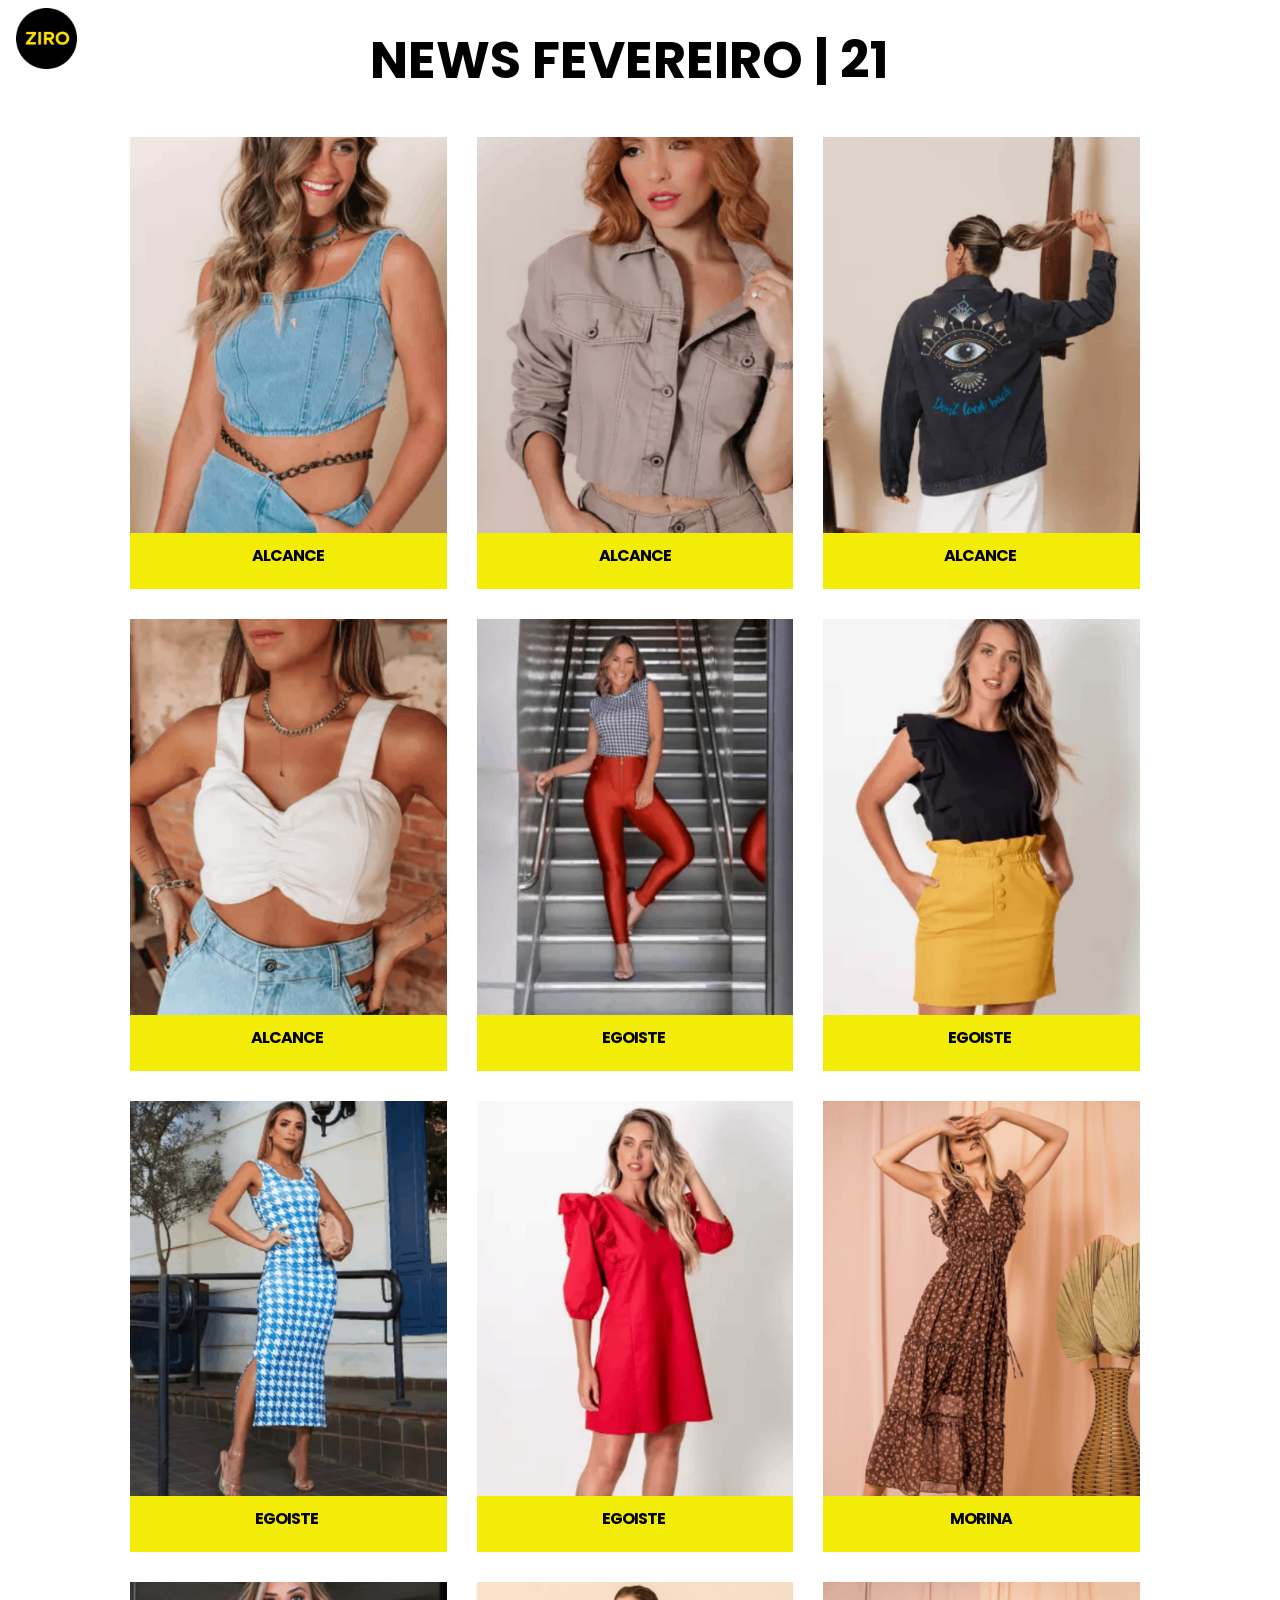
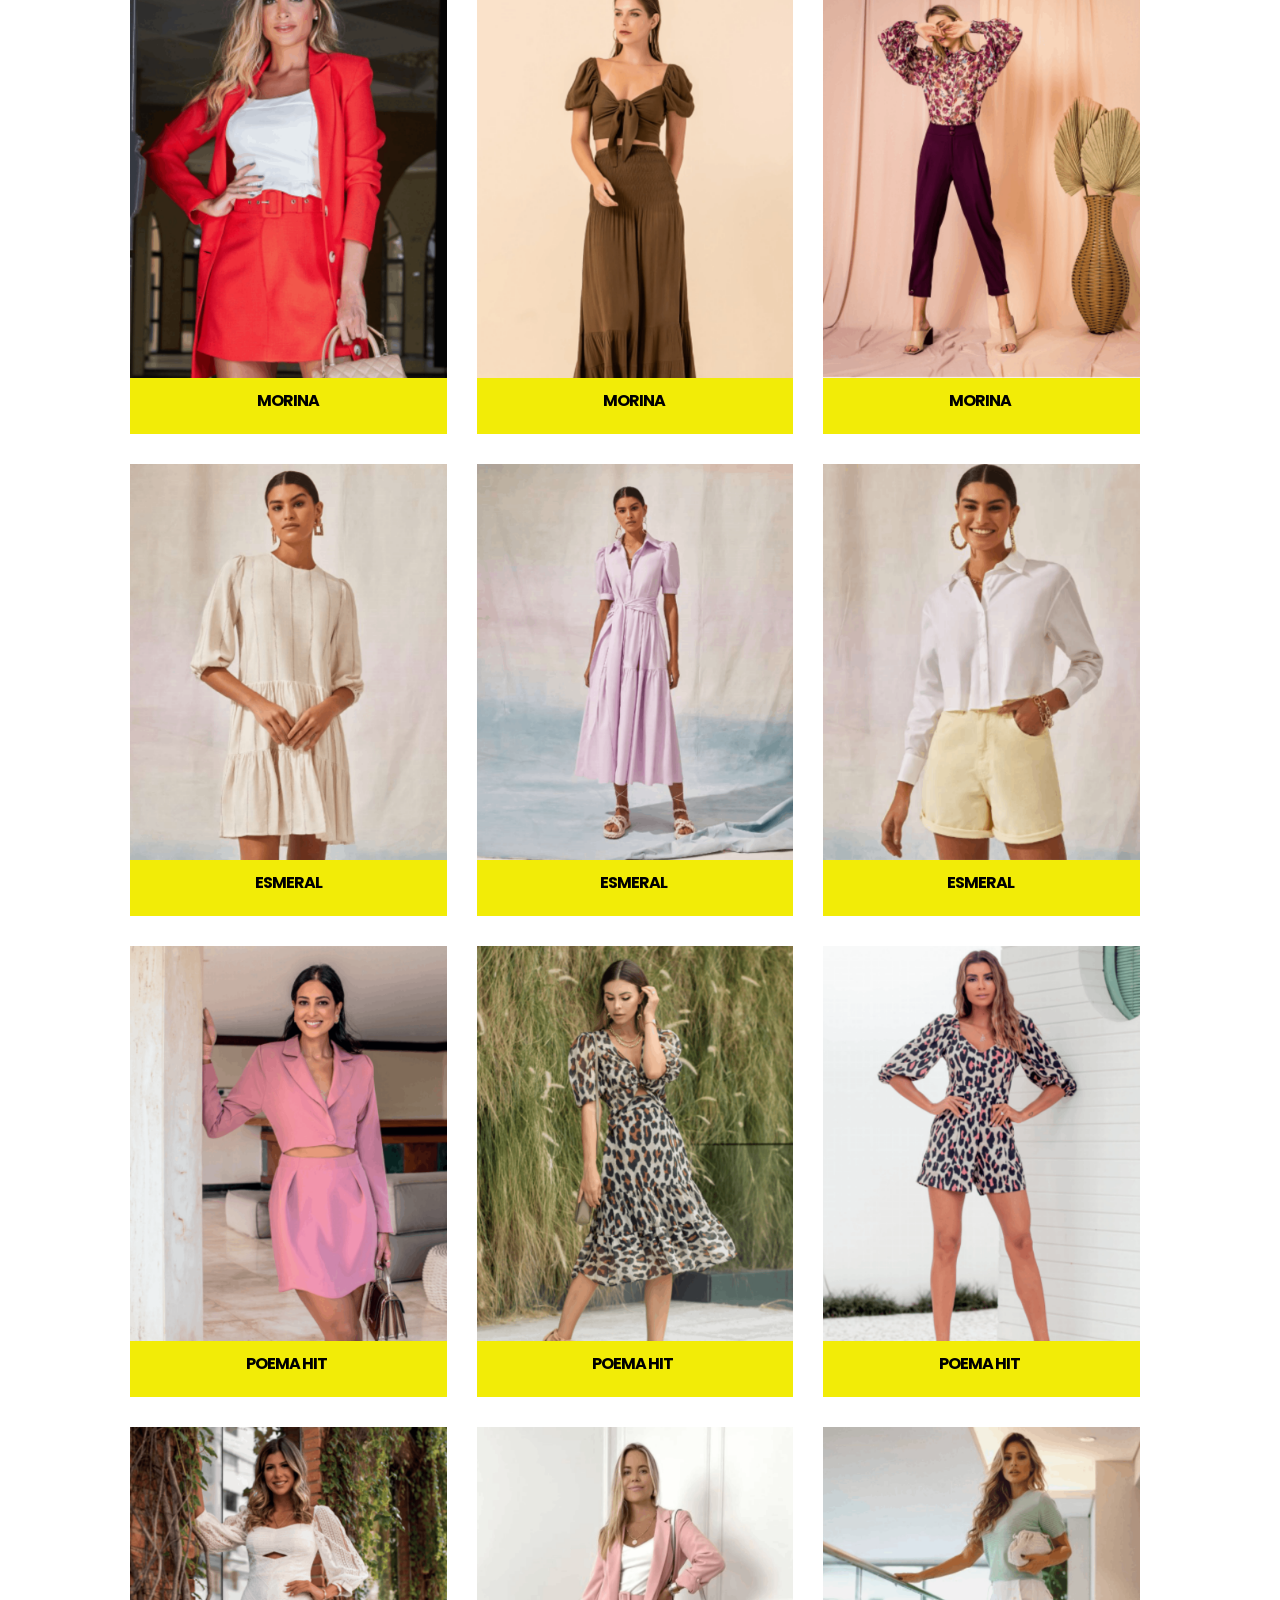
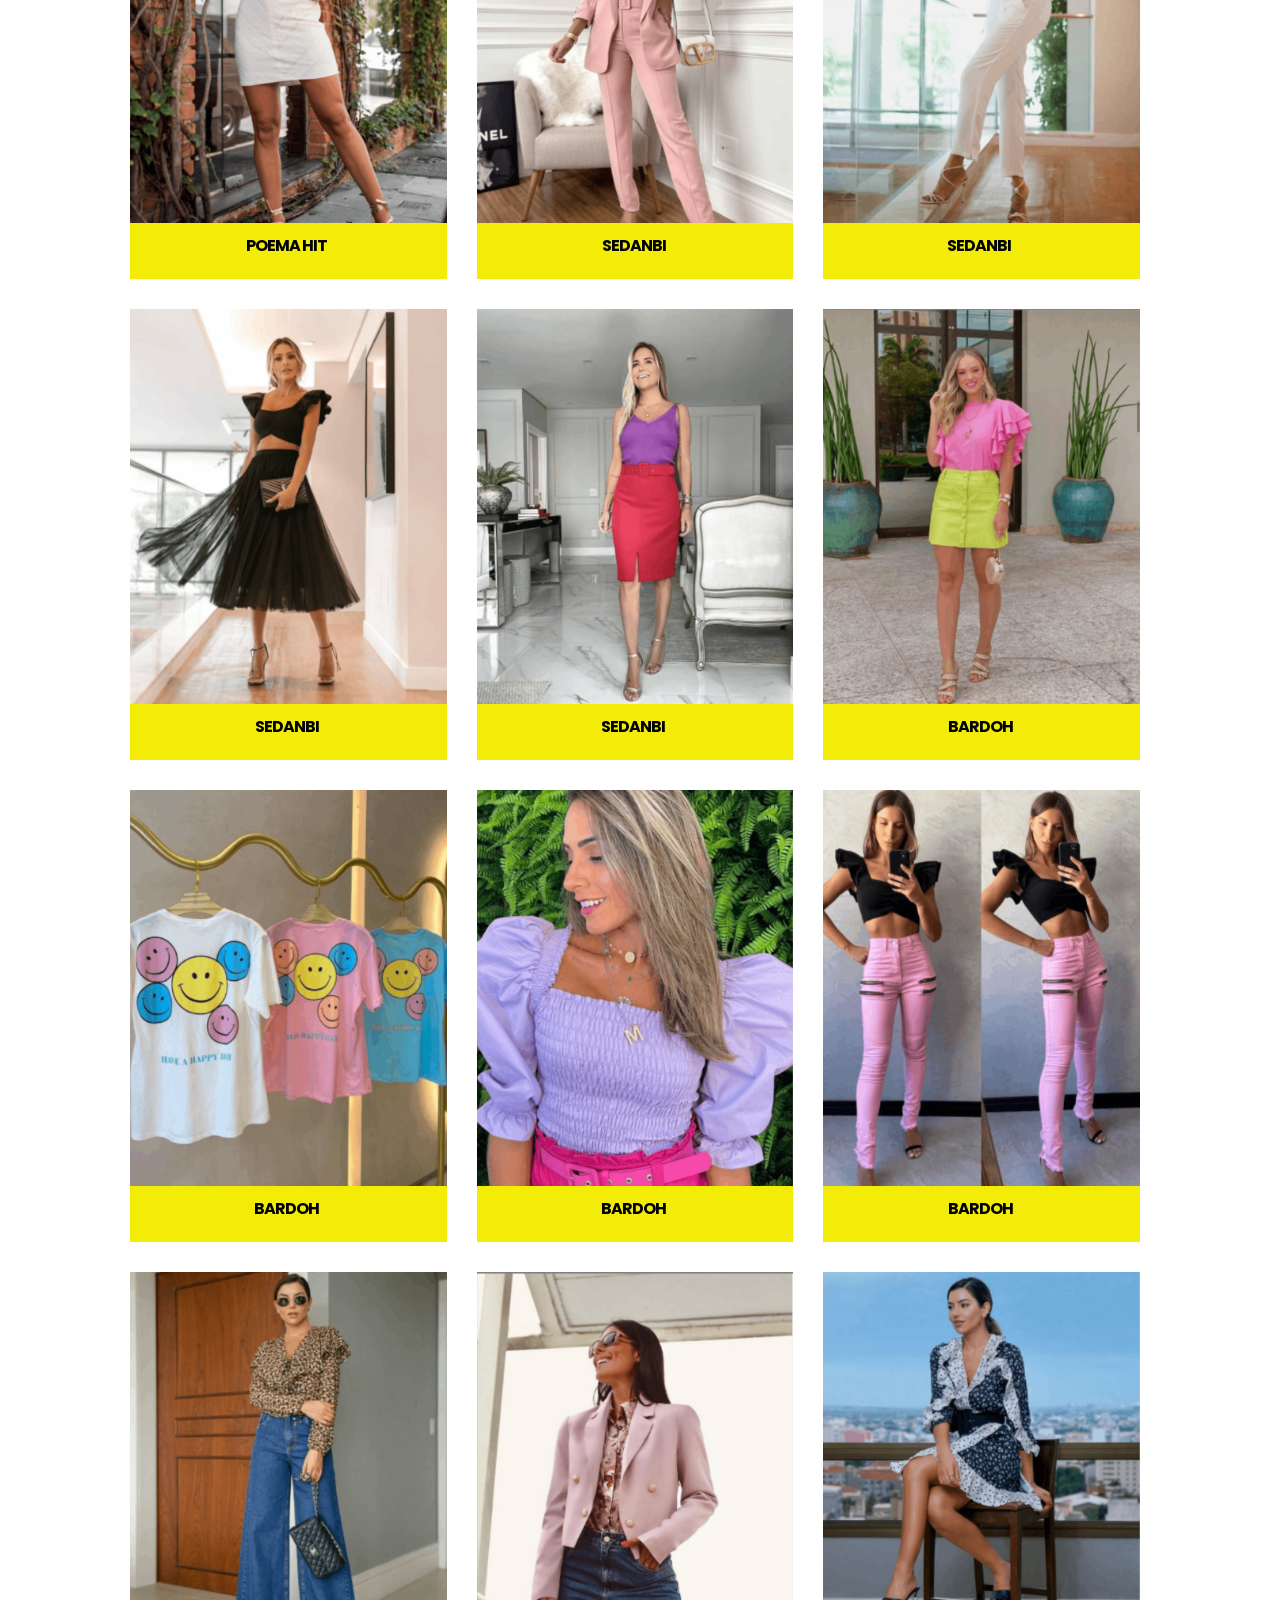
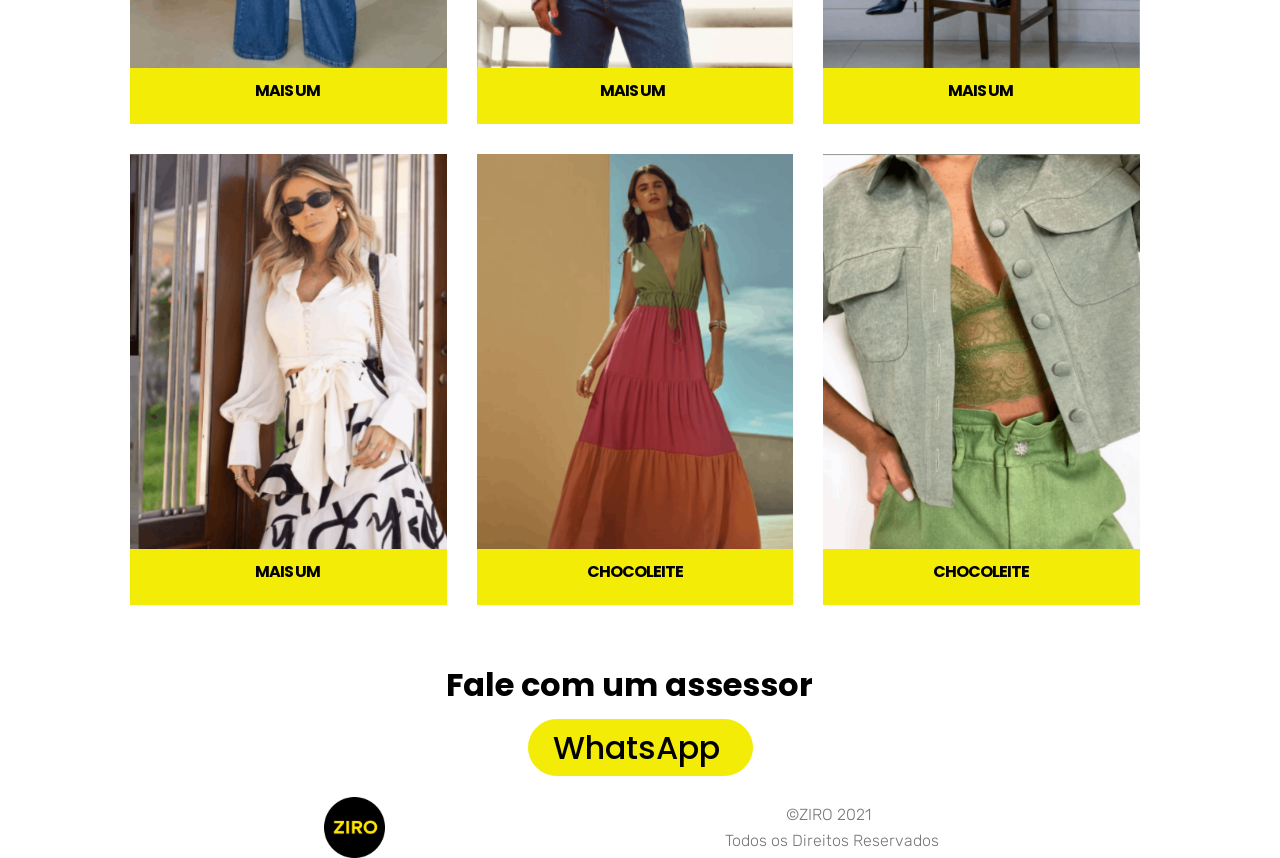
==== commit f853dc06: "Add files via upload" ====
--- a/zirotrendnews/index.html
+++ b/zirotrendnews/index.html
@@ -30,29 +30,25 @@
     
     
 
-    <nav class="navbar navbar-dropdown navbar-fixed-top navbar-expand-lg">
+    <nav class="navbar navbar-dropdown navbar-expand-lg">
         <div class="navbar-brand">
             <span class="navbar-logo">
                 <a href="https://ziro.app/novidades" target="_blank">
                     <img src="assets/images/social-media-1-164x164.png" alt="Mobirise" title="" style="height: 3.8rem;">
                 </a>
             </span>
-            <span class="navbar-caption-wrap"><a class="navbar-caption text-black display-2" href="index.html">ZIRO TREND&nbsp;</a></span>
+            
         </div>
         
       <div class="collapse navbar-collapse" id="navbarSupportedContent">
-            <ul class="navbar-nav nav-dropdown" data-app-modern-menu="true"><li class="nav-item">
+            <ul class="navbar-nav nav-dropdown nav-right" data-app-modern-menu="true"><li class="nav-item">
                     <a class="nav-link link text-white display-4" href="https://mobirise.com/extensions/commercem4/">
                         Home
                     </a>
                 </li><li class="nav-item"><a class="nav-link link text-white display-4" href="https://mobirise.com/extensions/commercem4/">
                         About s</a></li></ul>
             
-            <div class="navbar-buttons mbr-section-btn">
-                <a class="btn btn-sm btn-white display-4" href="https://mobirise.com">
-                  Get In Touch
-                </a>
-            </div>
+            
       </div>
     </nav>
 </section>
@@ -66,7 +62,7 @@
         <div class="row justify-content-center">
             <div class="col-12 col-md-12 align-center">
                 
-                <h2 class="mbr-section-title align-center mbr-fonts-style mbr-bold display-1"><p>NEWS FEVEREIRO | 20 &nbsp;</p></h2>
+                <h2 class="mbr-section-title align-center mbr-fonts-style mbr-bold display-1"><p>NEWS FEVEREIRO | 21 &nbsp;</p></h2>
             </div>
         </div>
     </div>
@@ -78,7 +74,7 @@
 
     <!-- <div class="big-container"> -->
     <div class="container">
-        <div class="mbr-shop"><!-- Shop Gallery --><div class="row mbr-shop__row col-md-12"><div class="wrapper-shop-items col-md-12"><div class="mbr-gallery-row"><div><div class="shop-items"><div class="mbr-gallery-item" data-tags="Impressionante" data-slide-to="0" data-seller="false"><div class="item_overlay" data-toggle="modal"></div><div class="galleryItem" data-toggle="modal"><div class="style_overlay"></div><div class="img_wraper"><img src="assets/images/1-7-800x1000-800x1000.png" alt="" title=""></div><span class="onsale mbr-fonts-style display-4" data-onsale="false" style="display: none;">SALE</span><div class="sidebar_wraper"><h4 class="item-title mbr-fonts-style mbr-text display-5">CLOSET DELUXE&nbsp;</h4><div class="price-block"><span class="shop-item-price mbr-fonts-style display-5"></span><span class="oldprice mbr-fonts-style display-7" style="display: none;">$38</span></div><div class="card-description">&nbsp;<br><br></div><div class="mbr-section-btn" buttons="0" style="display: none;"><a href="https://manylink.co/@ziromoda" class="btn btn-primary display-7">ver disponibilidade</a></div></div></div></div><div class="mbr-gallery-item" data-tags="Impressionante" data-slide-to="1" data-seller="false"><div class="item_overlay" data-toggle="modal"></div><div class="galleryItem" data-toggle="modal"><div class="style_overlay"></div><div class="img_wraper"><img src="assets/images/2-10-800x1000-800x1000.png" alt="" title=""></div><span class="onsale mbr-fonts-style display-4" data-onsale="false" style="display: none;">SALE</span><div class="sidebar_wraper"><h4 class="item-title mbr-fonts-style mbr-text display-5">CLOSET DELUXE&nbsp;</h4><div class="price-block"><span class="shop-item-price mbr-fonts-style display-5"></span><span class="oldprice mbr-fonts-style display-7" style="display: none;">$38</span></div><div class="card-description"><br><br></div><div class="mbr-section-btn" buttons="0" style="display: none;"><a href="https://manylink.co/@ziromoda" class="btn btn-primary display-7">ver disponibilidade</a></div></div></div></div><div class="mbr-gallery-item" data-tags="Impressionante" data-slide-to="2" data-seller="false"><div class="item_overlay" data-toggle="modal"></div><div class="galleryItem" data-toggle="modal"><div class="style_overlay"></div><div class="img_wraper"><img src="assets/images/3-7-800x1000-800x1000.png" alt="" title=""></div><span class="onsale mbr-fonts-style display-4" data-onsale="false" style="display: none;">SALE</span><div class="sidebar_wraper"><h4 class="item-title mbr-fonts-style mbr-text display-5">CLOESET DELUXE</h4><div class="price-block"><span class="shop-item-price mbr-fonts-style display-5"></span><span class="oldprice mbr-fonts-style display-7" style="display: none;">$38</span></div><div class="card-description"><br><br></div><div class="mbr-section-btn" buttons="0" style="display: none;"><a href="https://manylink.co/@ziromoda" class="btn btn-primary display-7">ver disponibilidade</a></div></div></div></div><div class="mbr-gallery-item" data-tags="Impressionante" data-slide-to="3" data-seller="false"><div class="item_overlay" data-toggle="modal"></div><div class="galleryItem" data-toggle="modal"><div class="style_overlay"></div><div class="img_wraper"><img src="assets/images/5-5-800x1000-800x1000.png" alt="" title=""></div><span class="onsale mbr-fonts-style display-4" data-onsale="false" style="display: none;">SALE</span><div class="sidebar_wraper"><h4 class="item-title mbr-fonts-style mbr-text display-5">SALGUNAMU&nbsp;</h4><div class="price-block"><span class="shop-item-price mbr-fonts-style display-5"></span><span class="oldprice mbr-fonts-style display-7" style="display: none;">$38</span></div><div class="card-description"><br><br></div><div class="mbr-section-btn" buttons="0" style="display: none;"><a href="https://manylink.co/@ziromoda" class="btn btn-primary display-7">ver disponibilidade</a></div></div></div></div><div class="mbr-gallery-item" data-tags="Impressionante" data-slide-to="4" data-seller="false"><div class="item_overlay" data-toggle="modal"></div><div class="galleryItem" data-toggle="modal"><div class="style_overlay"></div><div class="img_wraper"><img src="assets/images/6-6-800x1000-800x1000.png" alt="" title=""></div><span class="onsale mbr-fonts-style display-4" data-onsale="false" style="display: none;">SALE</span><div class="sidebar_wraper"><h4 class="item-title mbr-fonts-style mbr-text display-5">SALGUNAMU&nbsp;</h4><div class="price-block"><span class="shop-item-price mbr-fonts-style display-5"></span><span class="oldprice mbr-fonts-style display-7" style="display: none;">$38</span></div><div class="card-description"><br><br></div><div class="mbr-section-btn" buttons="0" style="display: none;"><a href="https://manylink.co/@ziromoda" class="btn btn-primary display-7">ver disponibilidade</a></div></div></div></div><div class="mbr-gallery-item" data-tags="Impressionante" data-slide-to="5" data-seller="false"><div class="item_overlay" data-toggle="modal"></div><div class="galleryItem" data-toggle="modal"><div class="style_overlay"></div><div class="img_wraper"><img src="assets/images/4-8-800x1000-800x1000.png" alt="" title=""></div><span class="onsale mbr-fonts-style display-4" data-onsale="false" style="display: none;">SALE</span><div class="sidebar_wraper"><h4 class="item-title mbr-fonts-style mbr-text display-5">SALGUNAMU</h4><div class="price-block"><span class="shop-item-price mbr-fonts-style display-5"></span><span class="oldprice mbr-fonts-style display-7" style="display: none;">$38</span></div><div class="card-description"><br><br></div><div class="mbr-section-btn" buttons="0" style="display: none;"><a href="https://manylink.co/@ziromoda" class="btn btn-primary display-7">ver disponibilidade</a></div></div></div></div><div class="mbr-gallery-item" data-tags="Impressionante" data-slide-to="6" data-seller="false"><div class="item_overlay" data-toggle="modal"></div><div class="galleryItem" data-toggle="modal"><div class="style_overlay"></div><div class="img_wraper"><img src="assets/images/7-6-800x1000-800x1000.png" alt="" title=""></div><span class="onsale mbr-fonts-style display-4" data-onsale="false" style="display: none;">SALE</span><div class="sidebar_wraper"><h4 class="item-title mbr-fonts-style mbr-text display-5">TUART&nbsp;</h4><div class="price-block"><span class="shop-item-price mbr-fonts-style display-5"></span><span class="oldprice mbr-fonts-style display-7" style="display: none;">$38</span></div><div class="card-description"><br><br></div><div class="mbr-section-btn" buttons="0" style="display: none;"><a href="https://manylink.co/@ziromoda" class="btn btn-primary display-7">ver disponibilidade</a></div></div></div></div><div class="mbr-gallery-item" data-tags="Impressionante" data-slide-to="7" data-seller="false"><div class="item_overlay" data-toggle="modal"></div><div class="galleryItem" data-toggle="modal"><div class="style_overlay"></div><div class="img_wraper"><img src="assets/images/8-1-800x1000-800x1000.png" alt="" title=""></div><span class="onsale mbr-fonts-style display-4" data-onsale="false" style="display: none;">SALE</span><div class="sidebar_wraper"><h4 class="item-title mbr-fonts-style mbr-text display-5">TUART</h4><div class="price-block"><span class="shop-item-price mbr-fonts-style display-5"></span><span class="oldprice mbr-fonts-style display-7" style="display: none;">$38</span></div><div class="card-description"><br><br></div><div class="mbr-section-btn" buttons="0" style="display: none;"><a href="https://manylink.co/@ziromoda" class="btn btn-primary display-7">ver disponibilidade</a></div></div></div></div><div class="mbr-gallery-item" data-tags="Impressionante" data-slide-to="8" data-seller="false"><div class="item_overlay" data-toggle="modal"></div><div class="galleryItem" data-toggle="modal"><div class="style_overlay"></div><div class="img_wraper"><img src="assets/images/9-2-800x1000-800x1000.png" alt="" title=""></div><span class="onsale mbr-fonts-style display-4" data-onsale="false" style="display: none;">SALE</span><div class="sidebar_wraper"><h4 class="item-title mbr-fonts-style mbr-text display-5">TUART&nbsp;</h4><div class="price-block"><span class="shop-item-price mbr-fonts-style display-5"></span><span class="oldprice mbr-fonts-style display-7" style="display: none;">$38</span></div><div class="card-description"><br><br></div><div class="mbr-section-btn" buttons="0" style="display: none;"><a href="https://manylink.co/@ziromoda" class="btn btn-primary display-7">ver disponibilidade</a></div></div></div></div><div class="mbr-gallery-item" data-tags="Impressionante" data-slide-to="9" data-seller="false"><div class="item_overlay" data-toggle="modal"></div><div class="galleryItem" data-toggle="modal"><div class="style_overlay"></div><div class="img_wraper"><img src="assets/images/10-2-800x1000-800x1000.png" alt="" title=""></div><span class="onsale mbr-fonts-style display-4" data-onsale="false" style="display: none;">SALE</span><div class="sidebar_wraper"><h4 class="item-title mbr-fonts-style mbr-text display-5">LE BLOG &nbsp;</h4><div class="price-block"><span class="shop-item-price mbr-fonts-style display-5"></span><span class="oldprice mbr-fonts-style display-7" style="display: none;">$38</span></div><div class="card-description"><br><br></div><div class="mbr-section-btn" buttons="0" style="display: none;"><a href="https://manylink.co/@ziromoda" class="btn btn-primary display-7">ver disponibilidade</a></div></div></div></div><div class="mbr-gallery-item" data-tags="Impressionante" data-slide-to="10" data-seller="false"><div class="item_overlay" data-toggle="modal"></div><div class="galleryItem" data-toggle="modal"><div class="style_overlay"></div><div class="img_wraper"><img src="assets/images/11-1-800x1000-800x1000.png" alt="" title=""></div><span class="onsale mbr-fonts-style display-4" data-onsale="false" style="display: none;">SALE</span><div class="sidebar_wraper"><h4 class="item-title mbr-fonts-style mbr-text display-5">LE BLOG &nbsp;</h4><div class="price-block"><span class="shop-item-price mbr-fonts-style display-5"></span><span class="oldprice mbr-fonts-style display-7" style="display: none;">$38</span></div><div class="card-description"><br><br></div><div class="mbr-section-btn" buttons="0" style="display: none;"><a href="https://manylink.co/@ziromoda" class="btn btn-primary display-7">ver disponibilidade</a></div></div></div></div><div class="mbr-gallery-item" data-tags="Impressionante" data-slide-to="11" data-seller="false"><div class="item_overlay" data-toggle="modal"></div><div class="galleryItem" data-toggle="modal"><div class="style_overlay"></div><div class="img_wraper"><img src="assets/images/12-1-800x1000-800x1000.png" alt="" title=""></div><span class="onsale mbr-fonts-style display-4" data-onsale="false" style="display: none;">SALE</span><div class="sidebar_wraper"><h4 class="item-title mbr-fonts-style mbr-text display-5">LE BLOG&nbsp;</h4><div class="price-block"><span class="shop-item-price mbr-fonts-style display-5"></span><span class="oldprice mbr-fonts-style display-7" style="display: none;">$38</span></div><div class="card-description">&nbsp;<br><br></div><div class="mbr-section-btn" buttons="0" style="display: none;"><a href="https://manylink.co/@ziromoda" class="btn btn-primary display-7">ver disponibilidade</a></div></div></div></div><div class="mbr-gallery-item" data-tags="Impressionante" data-slide-to="12" data-seller="false"><div class="item_overlay" data-toggle="modal"></div><div class="galleryItem" data-toggle="modal"><div class="style_overlay"></div><div class="img_wraper"><img src="assets/images/13-2-800x1000-800x1000.png" alt="" title=""></div><span class="onsale mbr-fonts-style display-4" data-onsale="false" style="display: none;">SALE</span><div class="sidebar_wraper"><h4 class="item-title mbr-fonts-style mbr-text display-5">BEM ME QUER</h4><div class="price-block"><span class="shop-item-price mbr-fonts-style display-5"></span><span class="oldprice mbr-fonts-style display-7" style="display: none;">$38</span></div><div class="card-description"><br><br></div><div class="mbr-section-btn" buttons="0" style="display: none;"><a href="https://manylink.co/@ziromoda" class="btn btn-primary display-7">ver disponibilidade</a></div></div></div></div><div class="mbr-gallery-item" data-tags="Impressionante" data-slide-to="13" data-seller="false"><div class="item_overlay" data-toggle="modal"></div><div class="galleryItem" data-toggle="modal"><div class="style_overlay"></div><div class="img_wraper"><img src="assets/images/14-1-800x1000-800x1000.png" alt="" title=""></div><span class="onsale mbr-fonts-style display-4" data-onsale="false" style="display: none;">SALE</span><div class="sidebar_wraper"><h4 class="item-title mbr-fonts-style mbr-text display-5">BEM ME QUER&nbsp;</h4><div class="price-block"><span class="shop-item-price mbr-fonts-style display-5"></span><span class="oldprice mbr-fonts-style display-7" style="display: none;">$38</span></div><div class="card-description">&nbsp;<br><br></div><div class="mbr-section-btn" buttons="0" style="display: none;"><a href="https://manylink.co/@ziromoda" class="btn btn-primary display-7">ver disponibilidade</a></div></div></div></div><div class="mbr-gallery-item" data-tags="Impressionante" data-slide-to="14" data-seller="false"><div class="item_overlay" data-toggle="modal"></div><div class="galleryItem" data-toggle="modal"><div class="style_overlay"></div><div class="img_wraper"><img src="assets/images/15-1-800x1000-800x1000.png" alt="" title=""></div><span class="onsale mbr-fonts-style display-4" data-onsale="false" style="display: none;">SALE</span><div class="sidebar_wraper"><h4 class="item-title mbr-fonts-style mbr-text display-5">BEM ME QUER &nbsp;</h4><div class="price-block"><span class="shop-item-price mbr-fonts-style display-5"></span><span class="oldprice mbr-fonts-style display-7" style="display: none;">$38</span></div><div class="card-description"><br><br></div><div class="mbr-section-btn" buttons="0" style="display: none;"><a href="https://manylink.co/@ziromoda" class="btn btn-primary display-7">ver disponibilidade</a></div></div></div></div></div></div><div class="clearfix"></div></div></div></div><!-- Lightbox --><div class="shopItemsModal_wraper" style="z-index: 2500;"><div class="shopItemsModalBg"></div><div class="shopItemsModal row"><div class="col-md-6 image-modal"></div><div class="col-md-6 text-modal"></div><div class="closeModal"><div class="close-modal-wrapper"></div></div></div></div></div>
+        <div class="mbr-shop"><!-- Shop Gallery --><div class="row mbr-shop__row col-md-12"><div class="wrapper-shop-items col-md-12"><div class="mbr-gallery-row"><div><div class="shop-items"><div class="mbr-gallery-item" data-tags="Impressionante" data-slide-to="0" data-seller="false"><div class="item_overlay" data-toggle="modal"></div><div class="galleryItem" data-toggle="modal"><div class="style_overlay"></div><div class="img_wraper"><img src="assets/images/1-8-800x1000-800x1000.png" alt="" title=""></div><span class="onsale mbr-fonts-style display-4" data-onsale="false" style="display: none;">SALE</span><div class="sidebar_wraper"><h4 class="item-title mbr-fonts-style mbr-text display-5">ALCANCE</h4><div class="price-block"><span class="shop-item-price mbr-fonts-style display-5"></span><span class="oldprice mbr-fonts-style display-7" style="display: none;">$38</span></div><div class="card-description"><br><br></div><div class="mbr-section-btn" buttons="0" style="display: none;"><a href="https://manylink.co/@ziromoda" class="btn btn-primary display-7">ver disponibilidade</a></div></div></div></div><div class="mbr-gallery-item" data-tags="Impressionante" data-slide-to="1" data-seller="false"><div class="item_overlay" data-toggle="modal"></div><div class="galleryItem" data-toggle="modal"><div class="style_overlay"></div><div class="img_wraper"><img src="assets/images/2-11-800x1000-800x1000.png" alt="" title=""></div><span class="onsale mbr-fonts-style display-4" data-onsale="false" style="display: none;">SALE</span><div class="sidebar_wraper"><h4 class="item-title mbr-fonts-style mbr-text display-5">ALCANCE</h4><div class="price-block"><span class="shop-item-price mbr-fonts-style display-5"></span><span class="oldprice mbr-fonts-style display-7" style="display: none;">$38</span></div><div class="card-description"><br><br></div><div class="mbr-section-btn" buttons="0" style="display: none;"><a href="https://manylink.co/@ziromoda" class="btn btn-primary display-7">ver disponibilidade</a></div></div></div></div><div class="mbr-gallery-item" data-tags="Impressionante" data-slide-to="2" data-seller="false"><div class="item_overlay" data-toggle="modal"></div><div class="galleryItem" data-toggle="modal"><div class="style_overlay"></div><div class="img_wraper"><img src="assets/images/3-8-800x1000-800x1000.png" alt="" title=""></div><span class="onsale mbr-fonts-style display-4" data-onsale="false" style="display: none;">SALE</span><div class="sidebar_wraper"><h4 class="item-title mbr-fonts-style mbr-text display-5">ALCANCE&nbsp;</h4><div class="price-block"><span class="shop-item-price mbr-fonts-style display-5"></span><span class="oldprice mbr-fonts-style display-7" style="display: none;">$38</span></div><div class="card-description"><br><br></div><div class="mbr-section-btn" buttons="0" style="display: none;"><a href="https://manylink.co/@ziromoda" class="btn btn-primary display-7">ver disponibilidade</a></div></div></div></div><div class="mbr-gallery-item" data-tags="Impressionante" data-slide-to="3" data-seller="false"><div class="item_overlay" data-toggle="modal"></div><div class="galleryItem" data-toggle="modal"><div class="style_overlay"></div><div class="img_wraper"><img src="assets/images/4-9-800x1000-800x1000.png" alt="" title=""></div><span class="onsale mbr-fonts-style display-4" data-onsale="false" style="display: none;">SALE</span><div class="sidebar_wraper"><h4 class="item-title mbr-fonts-style mbr-text display-5">ALCANCE&nbsp;</h4><div class="price-block"><span class="shop-item-price mbr-fonts-style display-5"></span><span class="oldprice mbr-fonts-style display-7" style="display: none;">$38</span></div><div class="card-description"><br><br></div><div class="mbr-section-btn" buttons="0" style="display: none;"><a href="https://manylink.co/@ziromoda" class="btn btn-primary display-7">ver disponibilidade</a></div></div></div></div><div class="mbr-gallery-item" data-tags="Impressionante" data-slide-to="4" data-seller="false"><div class="item_overlay" data-toggle="modal"></div><div class="galleryItem" data-toggle="modal"><div class="style_overlay"></div><div class="img_wraper"><img src="assets/images/5-6-800x1000-800x1000.png" alt="" title=""></div><span class="onsale mbr-fonts-style display-4" data-onsale="false" style="display: none;">SALE</span><div class="sidebar_wraper"><h4 class="item-title mbr-fonts-style mbr-text display-5">EGOISTE&nbsp;</h4><div class="price-block"><span class="shop-item-price mbr-fonts-style display-5"></span><span class="oldprice mbr-fonts-style display-7" style="display: none;">$38</span></div><div class="card-description"><br><br></div><div class="mbr-section-btn" buttons="0" style="display: none;"><a href="assets/files/app.vesti.mobi22600b1cb237207-1.pdf" class="btn btn-primary display-7">ver disponibilidade</a></div></div></div></div><div class="mbr-gallery-item" data-tags="Impressionante" data-slide-to="5" data-seller="false"><div class="item_overlay" data-toggle="modal"></div><div class="galleryItem" data-toggle="modal"><div class="style_overlay"></div><div class="img_wraper"><img src="assets/images/6-7-800x1000-800x1000.png" alt="" title=""></div><span class="onsale mbr-fonts-style display-4" data-onsale="false" style="display: none;">SALE</span><div class="sidebar_wraper"><h4 class="item-title mbr-fonts-style mbr-text display-5">EGOISTE &nbsp;</h4><div class="price-block"><span class="shop-item-price mbr-fonts-style display-5"></span><span class="oldprice mbr-fonts-style display-7" style="display: none;">$38</span></div><div class="card-description"><br><br></div><div class="mbr-section-btn" buttons="0" style="display: none;"><a href="https://manylink.co/@ziromoda" class="btn btn-primary display-7">ver disponibilidade</a></div></div></div></div><div class="mbr-gallery-item" data-tags="Impressionante" data-slide-to="6" data-seller="false"><div class="item_overlay" data-toggle="modal"></div><div class="galleryItem" data-toggle="modal"><div class="style_overlay"></div><div class="img_wraper"><img src="assets/images/7-7-800x1000-800x1000.png" alt="" title=""></div><span class="onsale mbr-fonts-style display-4" data-onsale="false" style="display: none;">SALE</span><div class="sidebar_wraper"><h4 class="item-title mbr-fonts-style mbr-text display-5">EGOISTE &nbsp;</h4><div class="price-block"><span class="shop-item-price mbr-fonts-style display-5"></span><span class="oldprice mbr-fonts-style display-7" style="display: none;">$38</span></div><div class="card-description"><br><br></div><div class="mbr-section-btn" buttons="0" style="display: none;"><a href="https://manylink.co/@ziromoda" class="btn btn-primary display-7">ver disponibilidade</a></div></div></div></div><div class="mbr-gallery-item" data-tags="Impressionante" data-slide-to="7" data-seller="false"><div class="item_overlay" data-toggle="modal"></div><div class="galleryItem" data-toggle="modal"><div class="style_overlay"></div><div class="img_wraper"><img src="assets/images/8-2-800x1000-800x1000.png" alt="" title=""></div><span class="onsale mbr-fonts-style display-4" data-onsale="false" style="display: none;">SALE</span><div class="sidebar_wraper"><h4 class="item-title mbr-fonts-style mbr-text display-5">EGOISTE&nbsp;</h4><div class="price-block"><span class="shop-item-price mbr-fonts-style display-5"></span><span class="oldprice mbr-fonts-style display-7" style="display: none;">$38</span></div><div class="card-description"><br><br></div><div class="mbr-section-btn" buttons="0" style="display: none;"><a href="https://manylink.co/@ziromoda" class="btn btn-primary display-7">ver disponibilidade</a></div></div></div></div><div class="mbr-gallery-item" data-tags="Impressionante" data-slide-to="8" data-seller="false"><div class="item_overlay" data-toggle="modal"></div><div class="galleryItem" data-toggle="modal"><div class="style_overlay"></div><div class="img_wraper"><img src="assets/images/9-3-800x1000-800x1000.png" alt="" title=""></div><span class="onsale mbr-fonts-style display-4" data-onsale="false" style="display: none;">SALE</span><div class="sidebar_wraper"><h4 class="item-title mbr-fonts-style mbr-text display-5">MORINA</h4><div class="price-block"><span class="shop-item-price mbr-fonts-style display-5"></span><span class="oldprice mbr-fonts-style display-7" style="display: none;">$38</span></div><div class="card-description"><br><br></div><div class="mbr-section-btn" buttons="0" style="display: none;"><a href="https://manylink.co/@ziromoda" class="btn btn-primary display-7">ver disponibilidade</a></div></div></div></div><div class="mbr-gallery-item" data-tags="Impressionante" data-slide-to="9" data-seller="false"><div class="item_overlay" data-toggle="modal"></div><div class="galleryItem" data-toggle="modal"><div class="style_overlay"></div><div class="img_wraper"><img src="assets/images/10-3-800x1000-800x1000.png" alt="" title=""></div><span class="onsale mbr-fonts-style display-4" data-onsale="false" style="display: none;">SALE</span><div class="sidebar_wraper"><h4 class="item-title mbr-fonts-style mbr-text display-5">MORINA</h4><div class="price-block"><span class="shop-item-price mbr-fonts-style display-5"></span><span class="oldprice mbr-fonts-style display-7" style="display: none;">$38</span></div><div class="card-description"><br><br></div><div class="mbr-section-btn" buttons="0" style="display: none;"><a href="https://manylink.co/@ziromoda" class="btn btn-primary display-7">ver disponibilidade</a></div></div></div></div><div class="mbr-gallery-item" data-tags="Impressionante" data-slide-to="10" data-seller="false"><div class="item_overlay" data-toggle="modal"></div><div class="galleryItem" data-toggle="modal"><div class="style_overlay"></div><div class="img_wraper"><img src="assets/images/11-2-800x1000-800x1000.png" alt="" title=""></div><span class="onsale mbr-fonts-style display-4" data-onsale="false" style="display: none;">SALE</span><div class="sidebar_wraper"><h4 class="item-title mbr-fonts-style mbr-text display-5">MORINA&nbsp;</h4><div class="price-block"><span class="shop-item-price mbr-fonts-style display-5"></span><span class="oldprice mbr-fonts-style display-7" style="display: none;">$38</span></div><div class="card-description"><br><br></div><div class="mbr-section-btn" buttons="0" style="display: none;"><a href="https://manylink.co/@ziromoda" class="btn btn-primary display-7">ver disponibilidade</a></div></div></div></div><div class="mbr-gallery-item" data-tags="Impressionante" data-slide-to="11" data-seller="false"><div class="item_overlay" data-toggle="modal"></div><div class="galleryItem" data-toggle="modal"><div class="style_overlay"></div><div class="img_wraper"><img src="assets/images/12-2-800x1000-800x1000.png" alt="" title=""></div><span class="onsale mbr-fonts-style display-4" data-onsale="false" style="display: none;">SALE</span><div class="sidebar_wraper"><h4 class="item-title mbr-fonts-style mbr-text display-5">MORINA&nbsp;</h4><div class="price-block"><span class="shop-item-price mbr-fonts-style display-5"></span><span class="oldprice mbr-fonts-style display-7" style="display: none;">$38</span></div><div class="card-description"><br><br></div><div class="mbr-section-btn" buttons="0" style="display: none;"><a href="https://manylink.co/@ziromoda" class="btn btn-primary display-7">ver disponibilidade</a></div></div></div></div><div class="mbr-gallery-item" data-tags="Impressionante" data-slide-to="12" data-seller="false"><div class="item_overlay" data-toggle="modal"></div><div class="galleryItem" data-toggle="modal"><div class="style_overlay"></div><div class="img_wraper"><img src="assets/images/13-3-800x1000-800x1000.png" alt="" title=""></div><span class="onsale mbr-fonts-style display-4" data-onsale="false" style="display: none;">SALE</span><div class="sidebar_wraper"><h4 class="item-title mbr-fonts-style mbr-text display-5">ESMERAL</h4><div class="price-block"><span class="shop-item-price mbr-fonts-style display-5"></span><span class="oldprice mbr-fonts-style display-7" style="display: none;">$38</span></div><div class="card-description"><br><br></div><div class="mbr-section-btn" buttons="0" style="display: none;"><a href="https://manylink.co/@ziromoda" class="btn btn-primary display-7">ver disponibilidade</a></div></div></div></div><div class="mbr-gallery-item" data-tags="Impressionante" data-slide-to="13" data-seller="false"><div class="item_overlay" data-toggle="modal"></div><div class="galleryItem" data-toggle="modal"><div class="style_overlay"></div><div class="img_wraper"><img src="assets/images/14-2-800x1000-800x1000.png" alt="" title=""></div><span class="onsale mbr-fonts-style display-4" data-onsale="false" style="display: none;">SALE</span><div class="sidebar_wraper"><h4 class="item-title mbr-fonts-style mbr-text display-5">ESMERAL&nbsp;</h4><div class="price-block"><span class="shop-item-price mbr-fonts-style display-5"></span><span class="oldprice mbr-fonts-style display-7" style="display: none;">$38</span></div><div class="card-description"><br><br></div><div class="mbr-section-btn" buttons="0" style="display: none;"><a href="https://manylink.co/@ziromoda" class="btn btn-primary display-7">ver disponibilidade</a></div></div></div></div><div class="mbr-gallery-item" data-tags="Impressionante" data-slide-to="14" data-seller="false"><div class="item_overlay" data-toggle="modal"></div><div class="galleryItem" data-toggle="modal"><div class="style_overlay"></div><div class="img_wraper"><img src="assets/images/15-2-800x1000-800x1000.png" alt="" title=""></div><span class="onsale mbr-fonts-style display-4" data-onsale="false" style="display: none;">SALE</span><div class="sidebar_wraper"><h4 class="item-title mbr-fonts-style mbr-text display-5">ESMERAL&nbsp;</h4><div class="price-block"><span class="shop-item-price mbr-fonts-style display-5"></span><span class="oldprice mbr-fonts-style display-7" style="display: none;">$38</span></div><div class="card-description"><br><br></div><div class="mbr-section-btn" buttons="0" style="display: none;"><a href="https://manylink.co/@ziromoda" class="btn btn-primary display-7">ver disponibilidade</a></div></div></div></div><div class="mbr-gallery-item" data-tags="Impressionante" data-slide-to="15" data-seller="false"><div class="item_overlay" data-toggle="modal"></div><div class="galleryItem" data-toggle="modal"><div class="style_overlay"></div><div class="img_wraper"><img src="assets/images/16-800x1000-800x1000.png" alt="" title=""></div><span class="onsale mbr-fonts-style display-4" data-onsale="false" style="display: none;">SALE</span><div class="sidebar_wraper"><h4 class="item-title mbr-fonts-style mbr-text display-5">POEMA HIT &nbsp;</h4><div class="price-block"><span class="shop-item-price mbr-fonts-style display-5"></span><span class="oldprice mbr-fonts-style display-7" style="display: none;">$38</span></div><div class="card-description"><br><br></div><div class="mbr-section-btn" buttons="0" style="display: none;"><a href="https://manylink.co/@ziromoda" class="btn btn-primary display-7">ver disponibilidade</a></div></div></div></div><div class="mbr-gallery-item" data-tags="Impressionante" data-slide-to="16" data-seller="false"><div class="item_overlay" data-toggle="modal"></div><div class="galleryItem" data-toggle="modal"><div class="style_overlay"></div><div class="img_wraper"><img src="assets/images/17-800x1000-800x1000.png" alt="" title=""></div><span class="onsale mbr-fonts-style display-4" data-onsale="false" style="display: none;">SALE</span><div class="sidebar_wraper"><h4 class="item-title mbr-fonts-style mbr-text display-5">POEMA HIT &nbsp;</h4><div class="price-block"><span class="shop-item-price mbr-fonts-style display-5"></span><span class="oldprice mbr-fonts-style display-7" style="display: none;">$38</span></div><div class="card-description"><br><br></div><div class="mbr-section-btn" buttons="0" style="display: none;"><a href="https://manylink.co/@ziromoda" class="btn btn-primary display-7">ver disponibilidade</a></div></div></div></div><div class="mbr-gallery-item" data-tags="Impressionante" data-slide-to="17" data-seller="false"><div class="item_overlay" data-toggle="modal"></div><div class="galleryItem" data-toggle="modal"><div class="style_overlay"></div><div class="img_wraper"><img src="assets/images/18-1-800x1000-800x1000.png" alt="" title=""></div><span class="onsale mbr-fonts-style display-4" data-onsale="false" style="display: none;">SALE</span><div class="sidebar_wraper"><h4 class="item-title mbr-fonts-style mbr-text display-5">POEMA HIT &nbsp;</h4><div class="price-block"><span class="shop-item-price mbr-fonts-style display-5"></span><span class="oldprice mbr-fonts-style display-7" style="display: none;">$38</span></div><div class="card-description"><br><br></div><div class="mbr-section-btn" buttons="0" style="display: none;"><a href="https://manylink.co/@ziromoda" class="btn btn-primary display-7">ver disponibilidade</a></div></div></div></div><div class="mbr-gallery-item" data-tags="Impressionante" data-slide-to="18" data-seller="false"><div class="item_overlay" data-toggle="modal"></div><div class="galleryItem" data-toggle="modal"><div class="style_overlay"></div><div class="img_wraper"><img src="assets/images/19-1-800x1000-800x1000.png" alt="" title=""></div><span class="onsale mbr-fonts-style display-4" data-onsale="false" style="display: none;">SALE</span><div class="sidebar_wraper"><h4 class="item-title mbr-fonts-style mbr-text display-5">POEMA HIT &nbsp;</h4><div class="price-block"><span class="shop-item-price mbr-fonts-style display-5"></span><span class="oldprice mbr-fonts-style display-7" style="display: none;">$38</span></div><div class="card-description"><br><br></div><div class="mbr-section-btn" buttons="0" style="display: none;"><a href="https://manylink.co/@ziromoda" class="btn btn-primary display-7">ver disponibilidade</a></div></div></div></div><div class="mbr-gallery-item" data-tags="Impressionante" data-slide-to="19" data-seller="false"><div class="item_overlay" data-toggle="modal"></div><div class="galleryItem" data-toggle="modal"><div class="style_overlay"></div><div class="img_wraper"><img src="assets/images/20-1-800x1000-800x1000.png" alt="" title=""></div><span class="onsale mbr-fonts-style display-4" data-onsale="false" style="display: none;">SALE</span><div class="sidebar_wraper"><h4 class="item-title mbr-fonts-style mbr-text display-5">SEDANBI&nbsp;</h4><div class="price-block"><span class="shop-item-price mbr-fonts-style display-5"></span><span class="oldprice mbr-fonts-style display-7" style="display: none;">$38</span></div><div class="card-description"><br><br></div><div class="mbr-section-btn" buttons="0" style="display: none;"><a href="https://manylink.co/@ziromoda" class="btn btn-primary display-7">ver disponibilidade</a></div></div></div></div><div class="mbr-gallery-item" data-tags="Impressionante" data-slide-to="20" data-seller="false"><div class="item_overlay" data-toggle="modal"></div><div class="galleryItem" data-toggle="modal"><div class="style_overlay"></div><div class="img_wraper"><img src="assets/images/21-1-800x1000-800x1000.png" alt="" title=""></div><span class="onsale mbr-fonts-style display-4" data-onsale="false" style="display: none;">SALE</span><div class="sidebar_wraper"><h4 class="item-title mbr-fonts-style mbr-text display-5">SEDANBI &nbsp;</h4><div class="price-block"><span class="shop-item-price mbr-fonts-style display-5"></span><span class="oldprice mbr-fonts-style display-7" style="display: none;">$38</span></div><div class="card-description"><br><br></div><div class="mbr-section-btn" buttons="0" style="display: none;"><a href="https://manylink.co/@ziromoda" class="btn btn-primary display-7">ver disponibilidade</a></div></div></div></div><div class="mbr-gallery-item" data-tags="Impressionante" data-slide-to="21" data-seller="false"><div class="item_overlay" data-toggle="modal"></div><div class="galleryItem" data-toggle="modal"><div class="style_overlay"></div><div class="img_wraper"><img src="assets/images/22-1-800x1000-800x1000.png" alt="" title=""></div><span class="onsale mbr-fonts-style display-4" data-onsale="false" style="display: none;">SALE</span><div class="sidebar_wraper"><h4 class="item-title mbr-fonts-style mbr-text display-5">SEDANBI&nbsp;</h4><div class="price-block"><span class="shop-item-price mbr-fonts-style display-5"></span><span class="oldprice mbr-fonts-style display-7" style="display: none;">$38</span></div><div class="card-description"><br><br></div><div class="mbr-section-btn" buttons="0" style="display: none;"><a href="https://manylink.co/@ziromoda" class="btn btn-primary display-7">ver disponibilidade</a></div></div></div></div><div class="mbr-gallery-item" data-tags="Impressionante" data-slide-to="22" data-seller="false"><div class="item_overlay" data-toggle="modal"></div><div class="galleryItem" data-toggle="modal"><div class="style_overlay"></div><div class="img_wraper"><img src="assets/images/23-800x1000-800x1000.png" alt="" title=""></div><span class="onsale mbr-fonts-style display-4" data-onsale="false" style="display: none;">SALE</span><div class="sidebar_wraper"><h4 class="item-title mbr-fonts-style mbr-text display-5">SEDANBI &nbsp;</h4><div class="price-block"><span class="shop-item-price mbr-fonts-style display-5"></span><span class="oldprice mbr-fonts-style display-7" style="display: none;">$38</span></div><div class="card-description"><br><br></div><div class="mbr-section-btn" buttons="0" style="display: none;"><a href="https://manylink.co/@ziromoda" class="btn btn-primary display-7">ver disponibilidade</a></div></div></div></div><div class="mbr-gallery-item" data-tags="Impressionante" data-slide-to="23" data-seller="false"><div class="item_overlay" data-toggle="modal"></div><div class="galleryItem" data-toggle="modal"><div class="style_overlay"></div><div class="img_wraper"><img src="assets/images/24-800x1000-800x1000.png" alt="" title=""></div><span class="onsale mbr-fonts-style display-4" data-onsale="false" style="display: none;">SALE</span><div class="sidebar_wraper"><h4 class="item-title mbr-fonts-style mbr-text display-5">BARDOH&nbsp;</h4><div class="price-block"><span class="shop-item-price mbr-fonts-style display-5"></span><span class="oldprice mbr-fonts-style display-7" style="display: none;">$38</span></div><div class="card-description"><br><br></div><div class="mbr-section-btn" buttons="0" style="display: none;"><a href="https://manylink.co/@ziromoda" class="btn btn-primary display-7">ver disponibilidade</a></div></div></div></div><div class="mbr-gallery-item" data-tags="Impressionante" data-slide-to="24" data-seller="false"><div class="item_overlay" data-toggle="modal"></div><div class="galleryItem" data-toggle="modal"><div class="style_overlay"></div><div class="img_wraper"><img src="assets/images/25-800x1000-800x1000.png" alt="" title=""></div><span class="onsale mbr-fonts-style display-4" data-onsale="false" style="display: none;">SALE</span><div class="sidebar_wraper"><h4 class="item-title mbr-fonts-style mbr-text display-5">BARDOH &nbsp;</h4><div class="price-block"><span class="shop-item-price mbr-fonts-style display-5"></span><span class="oldprice mbr-fonts-style display-7" style="display: none;">$38</span></div><div class="card-description"><br><br></div><div class="mbr-section-btn" buttons="0" style="display: none;"><a href="https://manylink.co/@ziromoda" class="btn btn-primary display-7">ver disponibilidade</a></div></div></div></div><div class="mbr-gallery-item" data-tags="Impressionante" data-slide-to="25" data-seller="false"><div class="item_overlay" data-toggle="modal"></div><div class="galleryItem" data-toggle="modal"><div class="style_overlay"></div><div class="img_wraper"><img src="assets/images/26-800x1000-800x1000.png" alt="" title=""></div><span class="onsale mbr-fonts-style display-4" data-onsale="false" style="display: none;">SALE</span><div class="sidebar_wraper"><h4 class="item-title mbr-fonts-style mbr-text display-5">BARDOH&nbsp;</h4><div class="price-block"><span class="shop-item-price mbr-fonts-style display-5"></span><span class="oldprice mbr-fonts-style display-7" style="display: none;">$38</span></div><div class="card-description"><br><br></div><div class="mbr-section-btn" buttons="0" style="display: none;"><a href="https://manylink.co/@ziromoda" class="btn btn-primary display-7">ver disponibilidade</a></div></div></div></div><div class="mbr-gallery-item" data-tags="Impressionante" data-slide-to="26" data-seller="false"><div class="item_overlay" data-toggle="modal"></div><div class="galleryItem" data-toggle="modal"><div class="style_overlay"></div><div class="img_wraper"><img src="assets/images/27-800x1000-800x1000.png" alt="" title=""></div><span class="onsale mbr-fonts-style display-4" data-onsale="false" style="display: none;">SALE</span><div class="sidebar_wraper"><h4 class="item-title mbr-fonts-style mbr-text display-5">BARDOH&nbsp;</h4><div class="price-block"><span class="shop-item-price mbr-fonts-style display-5"></span><span class="oldprice mbr-fonts-style display-7" style="display: none;">$38</span></div><div class="card-description"><br><br></div><div class="mbr-section-btn" buttons="0" style="display: none;"><a href="https://manylink.co/@ziromoda" class="btn btn-primary display-7">ver disponibilidade</a></div></div></div></div><div class="mbr-gallery-item" data-tags="Impressionante" data-slide-to="27" data-seller="false"><div class="item_overlay" data-toggle="modal"></div><div class="galleryItem" data-toggle="modal"><div class="style_overlay"></div><div class="img_wraper"><img src="assets/images/28-800x1000-800x1000.png" alt="" title=""></div><span class="onsale mbr-fonts-style display-4" data-onsale="false" style="display: none;">SALE</span><div class="sidebar_wraper"><h4 class="item-title mbr-fonts-style mbr-text display-5">MAIS UM&nbsp;</h4><div class="price-block"><span class="shop-item-price mbr-fonts-style display-5"></span><span class="oldprice mbr-fonts-style display-7" style="display: none;">$38</span></div><div class="card-description"><br><br></div><div class="mbr-section-btn" buttons="0" style="display: none;"><a href="https://manylink.co/@ziromoda" class="btn btn-primary display-7">ver disponibilidade</a></div></div></div></div><div class="mbr-gallery-item" data-tags="Impressionante" data-slide-to="28" data-seller="false"><div class="item_overlay" data-toggle="modal"></div><div class="galleryItem" data-toggle="modal"><div class="style_overlay"></div><div class="img_wraper"><img src="assets/images/29-800x1000-800x1000.png" alt="" title=""></div><span class="onsale mbr-fonts-style display-4" data-onsale="false" style="display: none;">SALE</span><div class="sidebar_wraper"><h4 class="item-title mbr-fonts-style mbr-text display-5">MAIS UM &nbsp;</h4><div class="price-block"><span class="shop-item-price mbr-fonts-style display-5"></span><span class="oldprice mbr-fonts-style display-7" style="display: none;">$38</span></div><div class="card-description"><br><br></div><div class="mbr-section-btn" buttons="0" style="display: none;"><a href="https://manylink.co/@ziromoda" class="btn btn-primary display-7">ver disponibilidade</a></div></div></div></div><div class="mbr-gallery-item" data-tags="Impressionante" data-slide-to="29" data-seller="false"><div class="item_overlay" data-toggle="modal"></div><div class="galleryItem" data-toggle="modal"><div class="style_overlay"></div><div class="img_wraper"><img src="assets/images/30-800x1000-800x1000.png" alt="" title=""></div><span class="onsale mbr-fonts-style display-4" data-onsale="false" style="display: none;">SALE</span><div class="sidebar_wraper"><h4 class="item-title mbr-fonts-style mbr-text display-5">MAIS UM&nbsp;</h4><div class="price-block"><span class="shop-item-price mbr-fonts-style display-5"></span><span class="oldprice mbr-fonts-style display-7" style="display: none;">$38</span></div><div class="card-description"><br><br></div><div class="mbr-section-btn" buttons="0" style="display: none;"><a href="https://manylink.co/@ziromoda" class="btn btn-primary display-7">ver disponibilidade</a></div></div></div></div><div class="mbr-gallery-item" data-tags="Impressionante" data-slide-to="30" data-seller="false"><div class="item_overlay" data-toggle="modal"></div><div class="galleryItem" data-toggle="modal"><div class="style_overlay"></div><div class="img_wraper"><img src="assets/images/31-800x1000-800x1000.png" alt="" title=""></div><span class="onsale mbr-fonts-style display-4" data-onsale="false" style="display: none;">SALE</span><div class="sidebar_wraper"><h4 class="item-title mbr-fonts-style mbr-text display-5">MAIS UM&nbsp;</h4><div class="price-block"><span class="shop-item-price mbr-fonts-style display-5"></span><span class="oldprice mbr-fonts-style display-7" style="display: none;">$38</span></div><div class="card-description"><br><br></div><div class="mbr-section-btn" buttons="0" style="display: none;"><a href="https://manylink.co/@ziromoda" class="btn btn-primary display-7">ver disponibilidade</a></div></div></div></div><div class="mbr-gallery-item" data-tags="Impressionante" data-slide-to="31" data-seller="false"><div class="item_overlay" data-toggle="modal"></div><div class="galleryItem" data-toggle="modal"><div class="style_overlay"></div><div class="img_wraper"><img src="assets/images/32-800x1000-800x1000.png" alt="" title=""></div><span class="onsale mbr-fonts-style display-4" data-onsale="false" style="display: none;">SALE</span><div class="sidebar_wraper"><h4 class="item-title mbr-fonts-style mbr-text display-5">CHOCOLEITE</h4><div class="price-block"><span class="shop-item-price mbr-fonts-style display-5"></span><span class="oldprice mbr-fonts-style display-7" style="display: none;">$38</span></div><div class="card-description"><br><br></div><div class="mbr-section-btn" buttons="0" style="display: none;"><a href="https://manylink.co/@ziromoda" class="btn btn-primary display-7">ver disponibilidade</a></div></div></div></div><div class="mbr-gallery-item" data-tags="Impressionante" data-slide-to="32" data-seller="false"><div class="item_overlay" data-toggle="modal"></div><div class="galleryItem" data-toggle="modal"><div class="style_overlay"></div><div class="img_wraper"><img src="assets/images/33-800x1000-800x1000.png" alt="" title=""></div><span class="onsale mbr-fonts-style display-4" data-onsale="false" style="display: none;">SALE</span><div class="sidebar_wraper"><h4 class="item-title mbr-fonts-style mbr-text display-5">CHOCOLEITE</h4><div class="price-block"><span class="shop-item-price mbr-fonts-style display-5"></span><span class="oldprice mbr-fonts-style display-7" style="display: none;">$38</span></div><div class="card-description"><br><br></div><div class="mbr-section-btn" buttons="0" style="display: none;"><a href="https://manylink.co/@ziromoda" class="btn btn-primary display-7">ver disponibilidade</a></div></div></div></div></div></div><div class="clearfix"></div></div></div></div><!-- Lightbox --><div class="shopItemsModal_wraper" style="z-index: 2500;"><div class="shopItemsModalBg"></div><div class="shopItemsModal row"><div class="col-md-6 image-modal"></div><div class="col-md-6 text-modal"></div><div class="closeModal"><div class="close-modal-wrapper"></div></div></div></div></div>
     </div>
 
 </section>
@@ -92,7 +88,7 @@
         <div class="row justify-content-center">
             <div class="col-12 col-md-12 align-center">
                 <h3 class="mbr-section-subtitle align-center mbr-fonts-style pb-2 display-5"></h3>
-                <h2 class="mbr-section-title align-center mbr-fonts-style mbr-bold display-2">Fale com o seu assessor &nbsp;&nbsp;<br></h2>
+                <h2 class="mbr-section-title align-center mbr-fonts-style mbr-bold display-2">Fale com um assessor &nbsp;&nbsp;<br></h2>
             </div>
         </div>
     </div>
@@ -105,7 +101,7 @@
     <div class="container-fluid">
         <div class="row justify-content-center">
             <div class="col-12 col-lg-10">
-                <div class="mbr-section-btn align-center"><a class="btn btn-primary display-2" href="https://ziro.app/marcas/closet-deluxe" target="_blank">WhatsApp&nbsp;</a></div>
+                <div class="mbr-section-btn align-center"><a class="btn btn-primary display-2" href="https://linktr.ee/ziroassessoria" target="_blank">WhatsApp&nbsp;</a></div>
             </div>
         </div>
     </div>
@@ -124,36 +120,8 @@
                 </a>
             </div>
             <div class="col-sm-12 col-lg-4 mbr-text mbr-fonts-style mbr-light display-7">
-                ©ZIRO 2020 <br>&nbsp;Todos os Direitos Reservados</div>
-            <div class="social-media col-sm-12 col-lg-4">
-                <ul>
-                    <li>
-                      <a class="icon-transition" href="https://www.facebook.com/ziromodabr" target="_blank">
-                        <span class="mbr-iconfont socicon-facebook socicon"></span>
-                      </a>
-                    </li>
-                    <li>
-                      <a class="icon-transition" href="https://www.instagram.com/ziromoda/" target="_blank">
-                        <span class="mbr-iconfont socicon-instagram socicon"></span>
-                      </a>
-                    </li>
-                    <li>
-                      <a class="icon-transition" href="https://br.linkedin.com/company/ziro-negocios-digitais?trk=similar-pages_result-card_full-click" target="_blank">
-                        <span class="mbr-iconfont socicon-linkedin socicon"></span>
-                      </a>
-                    </li>
-                    <li>
-                      <a class="icon-transition" href="https://br.pinterest.com/ziromoda/" target="_blank">
-                        <span class="mbr-iconfont socicon-pinterest socicon"></span>
-                      </a>
-                    </li>
-                    <li>
-                      <a class="icon-transition" href="https://ziro.app/novidades" target="_blank">
-                        <span class="mbr-iconfont mbri-shopping-cart" style=""></span>
-                      </a>
-                    </li>
-                </ul>
-            </div>
+                ©ZIRO 2021&nbsp;<br>&nbsp;Todos os Direitos Reservados</div>
+            
         </div>
     </div>
 </section>
--- a/zirotrendnews/assets/mobirise/css/mbr-additional.css
+++ b/zirotrendnews/assets/mobirise/css/mbr-additional.css
@@ -725,12 +725,12 @@
 .cid-qInS0EFrZB .navbar {
   min-height: 77px;
   transition: all .3s;
-  background: #000000;
+  background: #ffffff;
   background: none;
 }
 .cid-qInS0EFrZB .navbar.opened {
   transition: all .3s;
-  background: #000000 !important;
+  background: #ffffff !important;
 }
 .cid-qInS0EFrZB .navbar .dropdown-item {
   padding: .235rem 1.5rem;
@@ -824,7 +824,7 @@
   }
 }
 .cid-qInS0EFrZB .navbar.navbar-short {
-  background: #000000 !important;
+  background: #ffffff !important;
   min-height: 60px;
 }
 .cid-qInS0EFrZB .navbar.navbar-short .navbar-logo img {
@@ -863,7 +863,7 @@
   padding: 0.667em 1.667em;
 }
 .cid-qInS0EFrZB .navbar.navbar-expand-lg .dropdown .dropdown-menu {
-  background: #000000;
+  background: #ffffff;
 }
 .cid-qInS0EFrZB .navbar.navbar-expand-lg .dropdown .dropdown-menu .dropdown-submenu {
   margin: 0;
@@ -937,7 +937,6 @@
 }
 .cid-qInS0EFrZB .navbar-dropdown {
   padding: .5rem 1rem;
-  position: fixed;
 }
 .cid-qInS0EFrZB a.nav-link {
   justify-content: center;
@@ -990,8 +989,8 @@
   color: #000000;
 }
 .cid-s1lKA5ng28 {
-  padding-top: 45px;
-  padding-bottom: 90px;
+  padding-top: 15px;
+  padding-bottom: 30px;
   background-color: #ffffff;
 }
 .cid-s1lKA5ng28 .mbr-shop {
--- a/zirotrendnews/assets/mobirise/css/mbr-additional.css
+++ b/zirotrendnews/assets/mobirise/css/mbr-additional.css
@@ -725,12 +725,12 @@
 .cid-qInS0EFrZB .navbar {
   min-height: 77px;
   transition: all .3s;
-  background: #000000;
+  background: #ffffff;
   background: none;
 }
 .cid-qInS0EFrZB .navbar.opened {
   transition: all .3s;
-  background: #000000 !important;
+  background: #ffffff !important;
 }
 .cid-qInS0EFrZB .navbar .dropdown-item {
   padding: .235rem 1.5rem;
@@ -824,7 +824,7 @@
   }
 }
 .cid-qInS0EFrZB .navbar.navbar-short {
-  background: #000000 !important;
+  background: #ffffff !important;
   min-height: 60px;
 }
 .cid-qInS0EFrZB .navbar.navbar-short .navbar-logo img {
@@ -863,7 +863,7 @@
   padding: 0.667em 1.667em;
 }
 .cid-qInS0EFrZB .navbar.navbar-expand-lg .dropdown .dropdown-menu {
-  background: #000000;
+  background: #ffffff;
 }
 .cid-qInS0EFrZB .navbar.navbar-expand-lg .dropdown .dropdown-menu .dropdown-submenu {
   margin: 0;
@@ -937,7 +937,6 @@
 }
 .cid-qInS0EFrZB .navbar-dropdown {
   padding: .5rem 1rem;
-  position: fixed;
 }
 .cid-qInS0EFrZB a.nav-link {
   justify-content: center;
@@ -990,8 +989,8 @@
   color: #000000;
 }
 .cid-s1lKA5ng28 {
-  padding-top: 45px;
-  padding-bottom: 90px;
+  padding-top: 15px;
+  padding-bottom: 30px;
   background-color: #ffffff;
 }
 .cid-s1lKA5ng28 .mbr-shop {
